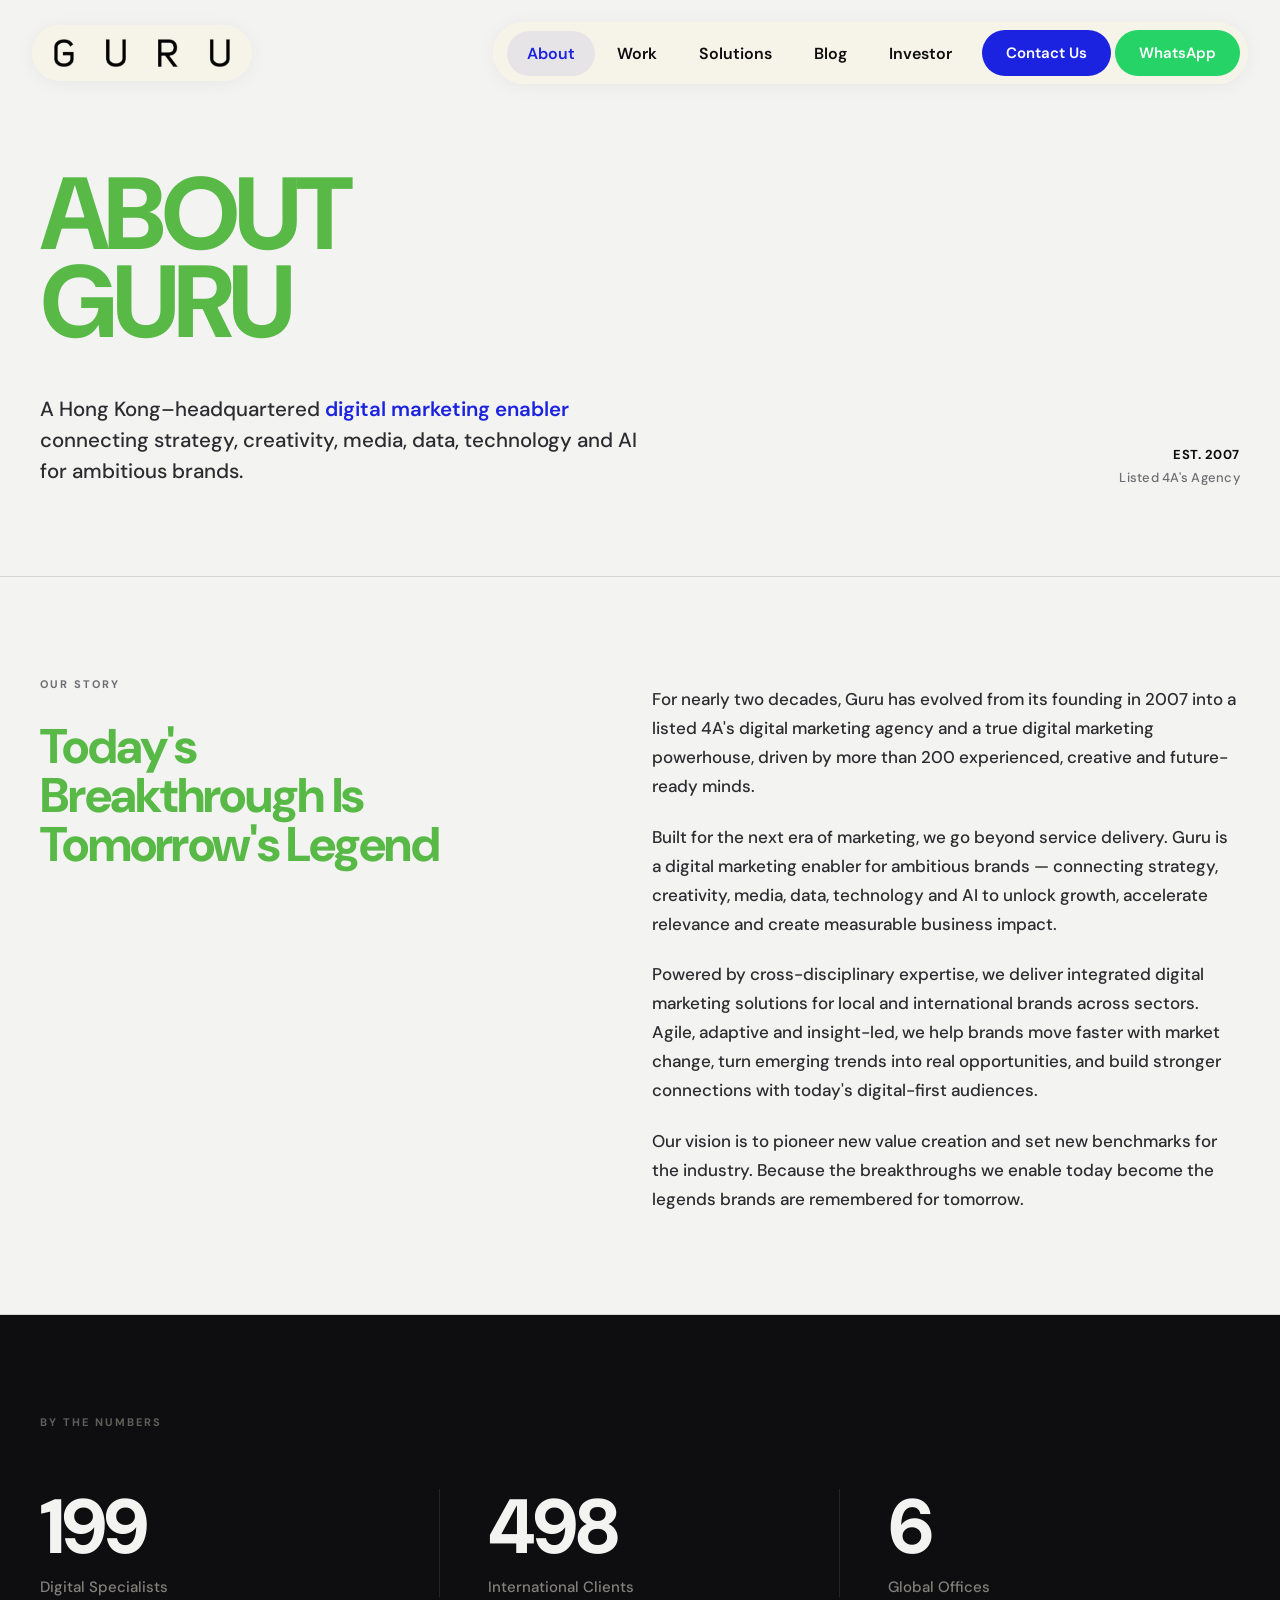
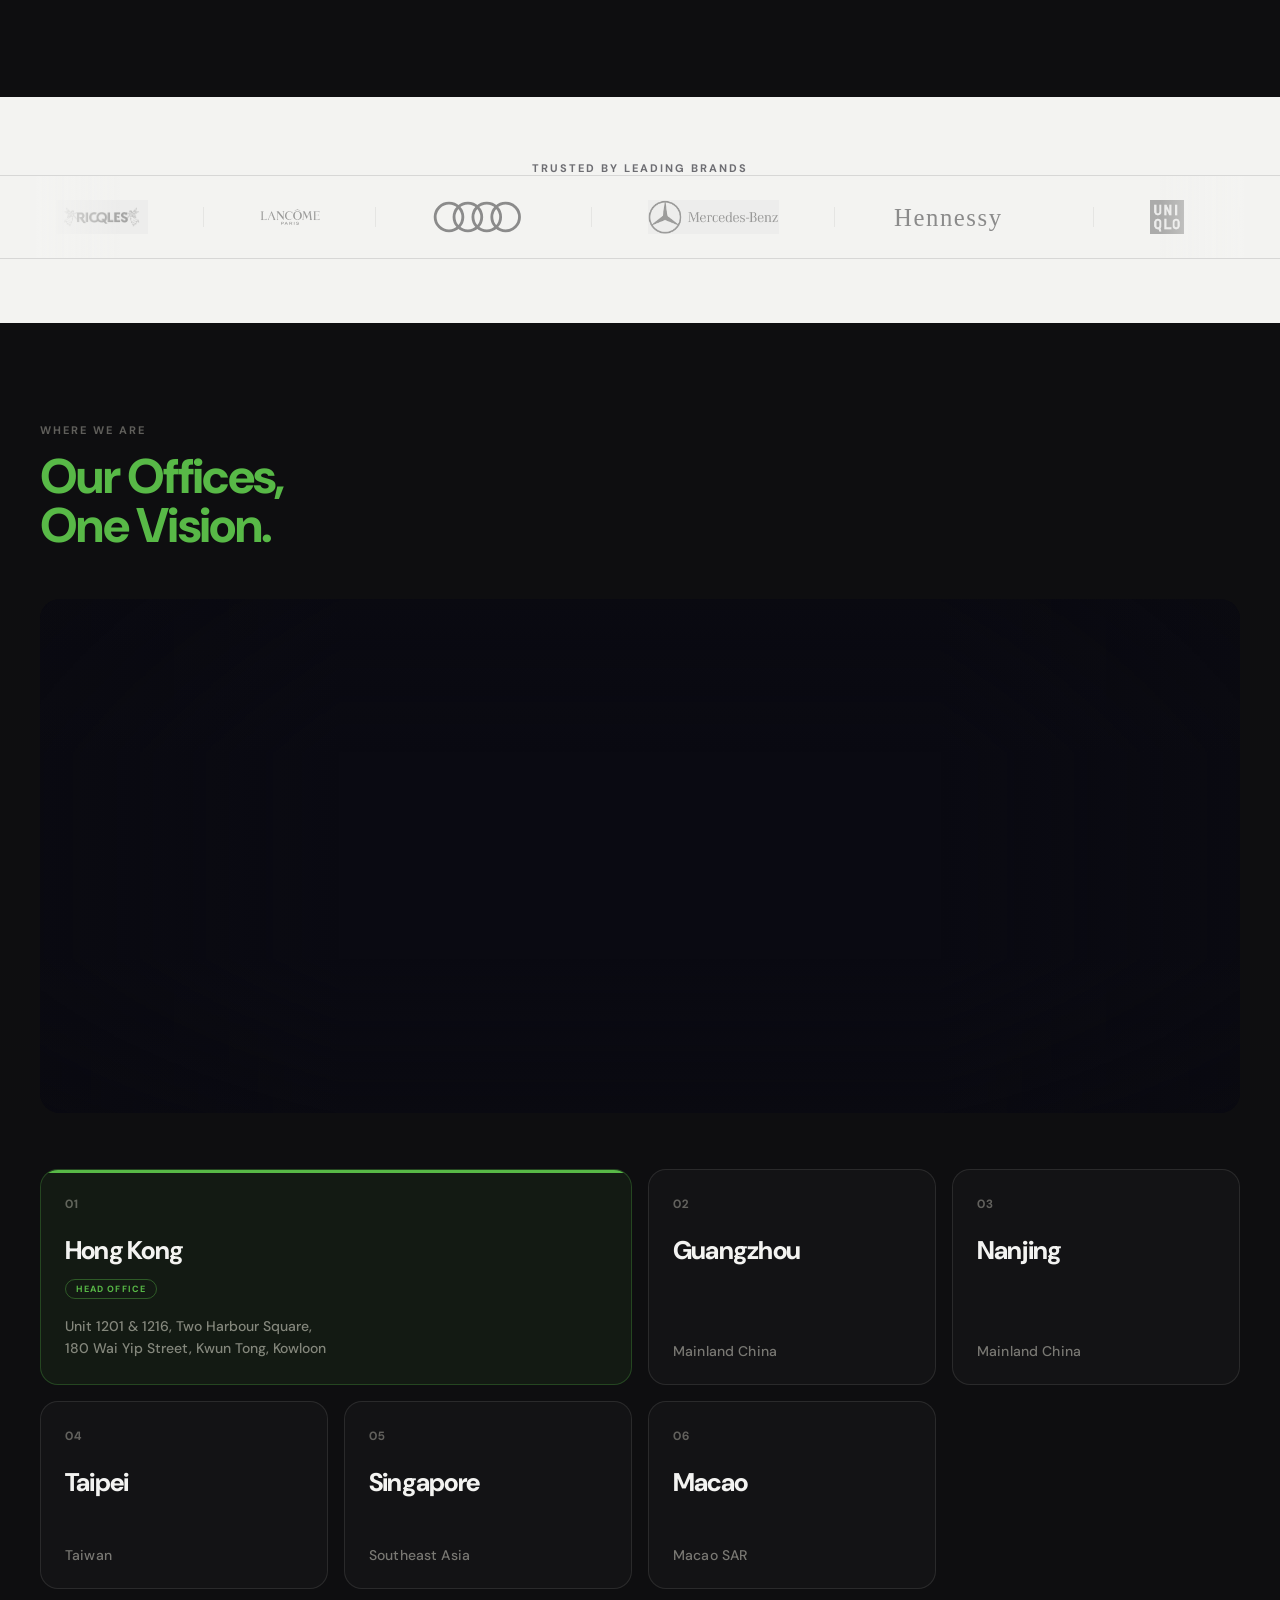
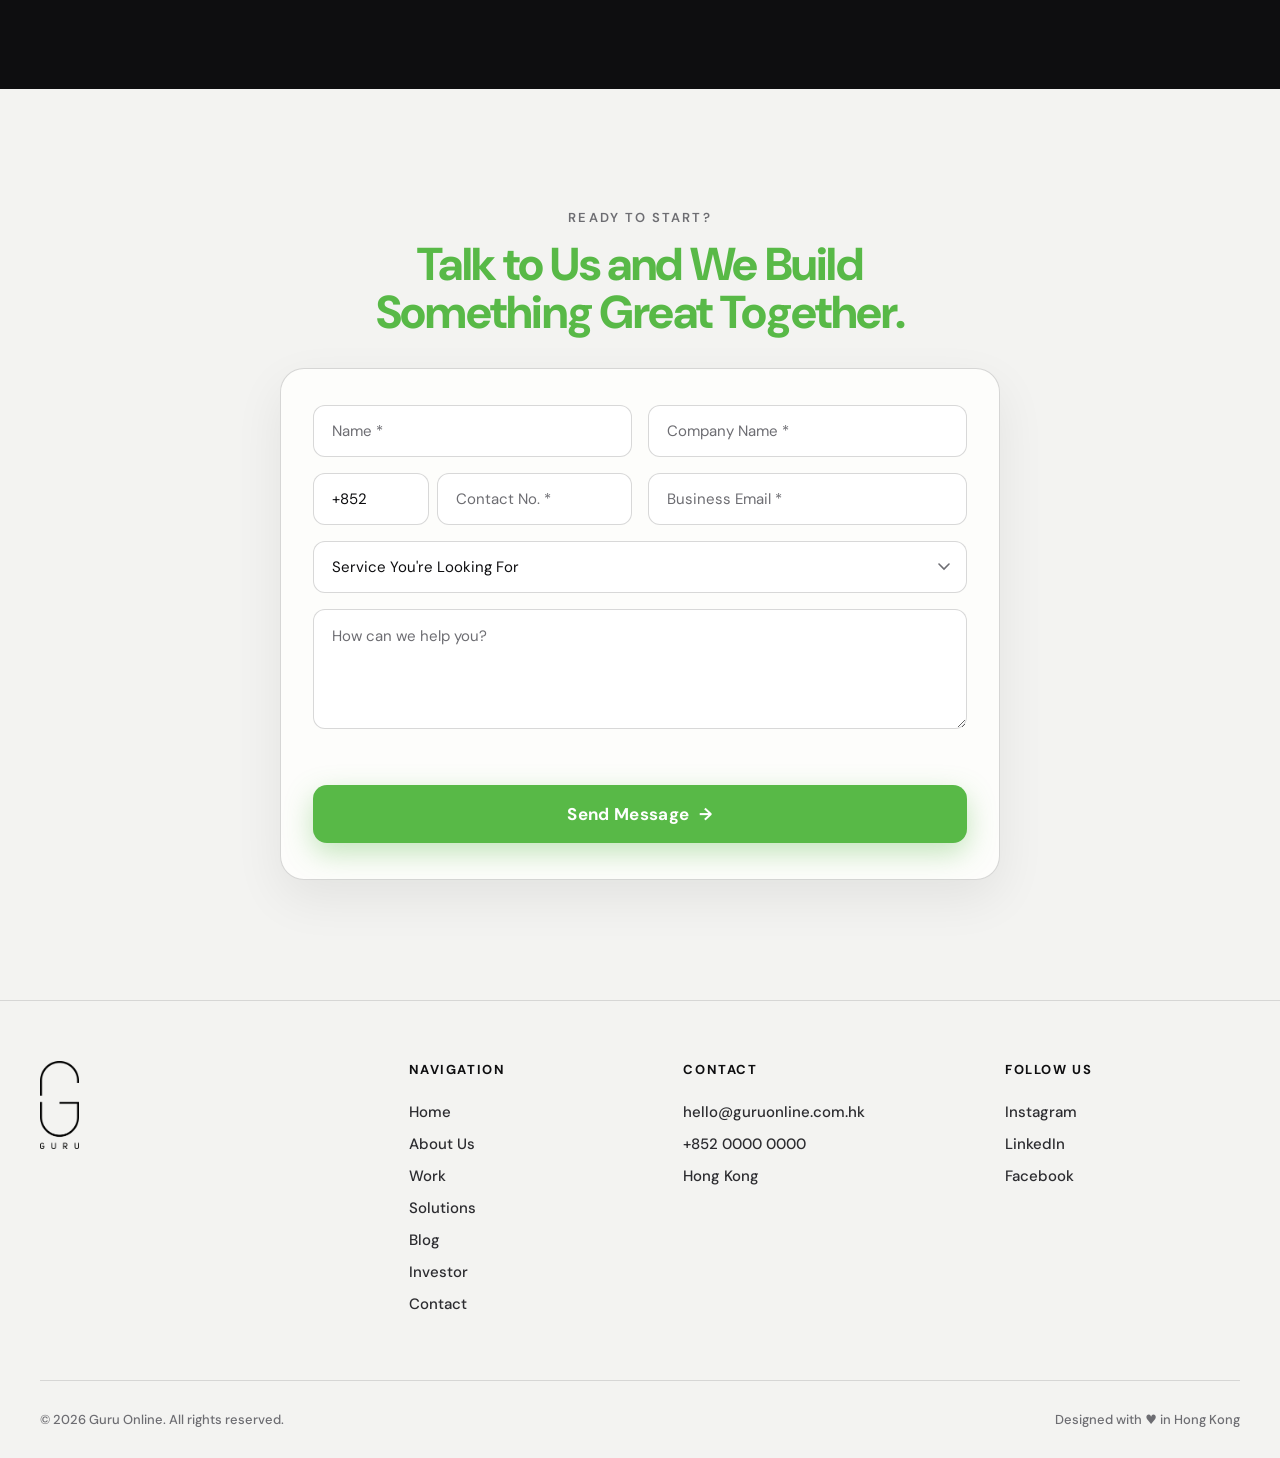
==== about.html @ 36294018 "Use new G monogram logo in footer Replace the "GURU" text wordmark in the footer with the client-pro" ====
<!DOCTYPE html>
<html lang="en">
<head>
<meta charset="UTF-8" />
<meta name="viewport" content="width=device-width, initial-scale=1.0" />
<title>About Us — Guru Digital Creative Agency</title>
<link rel="preconnect" href="https://fonts.googleapis.com" />
<link rel="preconnect" href="https://fonts.gstatic.com" crossorigin />
<link href="https://fonts.googleapis.com/css2?family=DM+Sans:opsz,wght@9..40,400..900&display=swap" rel="stylesheet" />
<style>
  :root {
    --bg: #f3f3f1;
    --ink: #0e0e10;
    --ink-2: #2c2c30;
    --ink-3: #6d6d72;
    --line: rgba(14,14,16,0.12);
    --lime: #58B947;
    --lime-2: #4aA33d;
    --cream: #f3f3f1;
    --blue: #1B23E0;
    --purple: #5A1AB8;
    --ease-out-expo: cubic-bezier(0.16, 1, 0.3, 1);
  }
  * { box-sizing: border-box; margin: 0; padding: 0; }
  html { scroll-behavior: smooth; }
  html, body {
    background: var(--bg);
    color: var(--ink);
    font-family: 'DM Sans', system-ui, sans-serif;
    font-weight: 500;
    -webkit-font-smoothing: antialiased;
    overflow-x: hidden;
  }
  a { color: inherit; text-decoration: none; }
  h1, h2, h3 {
    font-family: 'DM Sans', system-ui, sans-serif;
    font-variation-settings: 'opsz' 96;
  }

  /* ══════════════════════════════════════════ NAV (identical to all pages) */
  .gn-nav {
    position: fixed;
    top: 0; left: 0; right: 0;
    z-index: 50;
    padding: 22px 32px;
    pointer-events: none;
  }
  .gn-nav-inner {
    transition: transform 0.45s cubic-bezier(0.16,1,0.3,1);
    max-width: 1500px;
    margin: 0 auto;
    display: flex;
    align-items: center;
    justify-content: space-between;
    gap: 24px;
  }
  .gn-nav-inner > * { pointer-events: auto; }
  .gn-logo {
    display: flex;
    align-items: center;
    height: 56px;
    padding: 0 22px;
    background: rgba(247, 244, 232, 0.92);
    backdrop-filter: blur(14px);
    -webkit-backdrop-filter: blur(14px);
    border-radius: 999px;
    box-shadow: 0 2px 18px rgba(14,14,16,0.05);
  }
  .gn-logo img { height: 28px; width: auto; display: block; }
  .gn-pill {
    display: flex;
    align-items: center;
    gap: 4px;
    background: rgba(247,244,232,0.92);
    backdrop-filter: blur(14px);
    -webkit-backdrop-filter: blur(14px);
    border-radius: 999px;
    padding: 8px;
    box-shadow: 0 2px 18px rgba(14,14,16,0.05);
  }
  .gn-nav-links {
    display: flex;
    align-items: center;
    gap: 2px;
    padding: 0 6px;
  }
  .gn-link {
    padding: 12px 20px;
    font-size: 16px;
    font-weight: 600;
    color: var(--ink);
    border-radius: 999px;
    transition: color .2s, background .2s;
  }
  .gn-link:hover { color: var(--blue); }
  .gn-link.active { color: var(--blue); background: rgba(27,35,224,0.07); }
  .gn-link-cta {
    display: inline-flex;
    align-items: center;
    background: var(--blue);
    color: #fff;
    font-weight: 600;
    font-size: 15px;
    padding: 13px 24px;
    border-radius: 999px;
    transition: background .2s, color .2s, transform .2s;
  }
  .gn-link-cta:hover { background: var(--ink); transform: translateY(-1px); }
  .gn-link-whatsapp {
    display: inline-flex;
    align-items: center;
    gap: 6px;
    padding: 13px 24px;
    border-radius: 999px;
    background: #25D366;
    color: #fff;
    font-weight: 600;
    font-size: 15px;
    white-space: nowrap;
    transition: background 0.18s, transform 0.12s;
  }
  .gn-link-whatsapp:hover { background: #1ebe5d; transform: scale(1.02); }
  .gn-hamburger {
    display: none;
    flex-direction: column;
    justify-content: center;
    gap: 5px;
    width: 40px; height: 40px;
    padding: 8px;
    background: none;
    border: none;
    cursor: pointer;
    pointer-events: auto;
    border-radius: 10px;
    transition: background 0.15s;
  }
  .gn-hamburger:hover { background: rgba(14,14,16,0.07); }
  .gn-hamburger span {
    display: block;
    width: 22px; height: 2px;
    background: var(--ink);
    border-radius: 999px;
    transition: transform 0.22s, opacity 0.18s;
    transform-origin: center;
  }
  .gn-hamburger.open span:nth-child(1) { transform: translateY(7px) rotate(45deg); }
  .gn-hamburger.open span:nth-child(2) { opacity: 0; transform: scaleX(0); }
  .gn-hamburger.open span:nth-child(3) { transform: translateY(-7px) rotate(-45deg); }
  .gn-mobile-menu {
    display: none;
    position: fixed;
    top: 68px;
    left: 12px; right: 12px;
    background: rgba(242,238,223,0.97);
    backdrop-filter: blur(24px);
    -webkit-backdrop-filter: blur(24px);
    border: 1.5px solid var(--line);
    border-radius: 22px;
    padding: 8px 20px 24px;
    z-index: 48;
    flex-direction: column;
    box-shadow: 0 16px 40px rgba(14,14,16,0.12);
    animation: menu-in 0.22s cubic-bezier(0.2,0.8,0.2,1) both;
  }
  .gn-mobile-menu.open { display: flex; }
  @keyframes menu-in {
    from { opacity: 0; transform: translateY(-8px) scale(0.98); }
    to   { opacity: 1; transform: translateY(0) scale(1); }
  }
  .gn-mobile-link {
    font-family: 'DM Sans', system-ui, sans-serif;
    font-variation-settings: 'opsz' 96;
    font-size: 32px;
    font-weight: 700;
    color: var(--ink);
    padding: 14px 0;
    border-bottom: 1px solid var(--line);
    text-decoration: none;
    letter-spacing: -0.025em;
    display: flex;
    align-items: center;
    justify-content: space-between;
    transition: color 0.15s, padding-left 0.15s;
  }
  .gn-mobile-link:last-of-type { border-bottom: none; }
  .gn-mobile-link:hover { color: var(--blue); padding-left: 6px; }
  .gn-mobile-link::after { content: '↗'; font-size: 20px; color: var(--ink-3); }
  .gn-mobile-ctas { display: flex; gap: 10px; margin-top: 20px; flex-wrap: wrap; }
  .gn-mobile-ctas .gn-link-cta { flex: 1; justify-content: center; text-align: center; }
  .gn-mobile-ctas .gn-link-whatsapp { flex: 1; justify-content: center; text-align: center; }

  /* ══════════════════════════════════════════ PAGE LOAD ANIMATION */
  .pg-intro {
    position: fixed; inset: 0;
    background: var(--bg);
    z-index: 9000;
    pointer-events: none;
    animation: pgFade 0.5s cubic-bezier(0.16,1,0.3,1) 0.04s both;
  }
  @keyframes pgFade { from { opacity: 1; } to { opacity: 0; } }

  .gn-nav   { animation: navDown 0.7s var(--ease-out-expo) both 0.1s; }
  @keyframes navDown { from { opacity:0; transform:translateY(-22px); } to { opacity:1; transform:translateY(0); } }

  .abt-hero { animation: fadeUp 0.9s var(--ease-out-expo) both 0.18s; }
  .abt-story-wrap { animation: fadeUp 0.8s var(--ease-out-expo) both 0.3s; }
  .abt-stats-section { animation: fadeUp 0.8s var(--ease-out-expo) both 0.38s; }
  .abt-values { animation: fadeUp 0.75s var(--ease-out-expo) both 0.44s; }
  .abt-offices-section { animation: fadeUp 0.75s var(--ease-out-expo) both 0.5s; }
  @keyframes fadeUp { from { opacity:0; transform:translateY(36px); } to { opacity:1; transform:translateY(0); } }

  @media (prefers-reduced-motion: reduce) {
    .pg-intro, .gn-nav, .abt-hero, .abt-story-wrap, .abt-stats-section, .abt-values, .abt-offices-section { animation: none !important; }
  }

  /* ══════════════════════════════════════════ HERO */
  .abt-hero {
    padding: 170px 40px 90px;
    max-width: 1580px;
    margin: 0 auto;
    border-bottom: 1px solid var(--line);
  }
  .abt-hero-tag {
    display: inline-flex;
    align-items: center;
    gap: 8px;
    font-size: 11px;
    font-weight: 700;
    letter-spacing: 0.18em;
    text-transform: uppercase;
    color: var(--ink-3);
    margin-bottom: 36px;
  }
  .abt-hero-tag::before {
    content: '';
    display: inline-block;
    width: 8px; height: 8px;
    border-radius: 50%;
    background: var(--blue);
  }
  .abt-hero-title {
    font-size: clamp(52px, 8vw, 128px);
    font-weight: 800;
    line-height: 0.86;
    letter-spacing: -0.05em;
    text-transform: uppercase;
    color: var(--lime);
    margin-bottom: 48px;
  }
  .abt-hero-bottom {
    display: flex;
    align-items: flex-end;
    justify-content: space-between;
    gap: 40px;
    flex-wrap: wrap;
  }
  .abt-hero-lead {
    font-size: clamp(18px, 1.6vw, 24px);
    line-height: 1.5;
    color: var(--ink-2);
    max-width: 600px;
    font-weight: 500;
  }
  .abt-hero-lead em { font-style: normal; color: var(--blue); font-weight: 600; }
  .abt-hero-tagline {
    font-family: 'DM Sans', system-ui, sans-serif;
    font-variation-settings: 'opsz' 96;
    font-size: clamp(22px, 2.8vw, 42px);
    font-weight: 700;
    line-height: 1.15;
    letter-spacing: -0.025em;
    color: var(--ink);
    max-width: 660px;
  }
  .abt-hero-tagline em {
    font-style: normal;
    color: var(--blue);
  }
  .abt-hero-meta {
    display: flex;
    flex-direction: column;
    gap: 6px;
    align-items: flex-end;
    flex-shrink: 0;
  }
  .abt-hero-meta span {
    font-size: 13px;
    color: var(--ink-3);
    letter-spacing: 0.02em;
  }
  .abt-hero-meta strong {
    font-size: 13px;
    font-weight: 700;
    color: var(--ink);
    letter-spacing: 0.04em;
    text-transform: uppercase;
  }

  /* ══════════════════════════════════════════ STORY */
  .abt-story-wrap {
    max-width: 1580px;
    margin: 0 auto;
    padding: 100px 40px;
    display: grid;
    grid-template-columns: 1fr 1.15fr;
    gap: 100px;
    align-items: start;
    border-bottom: 1px solid var(--line);
  }
  .abt-story-label {
    font-size: 11px;
    font-weight: 700;
    letter-spacing: 0.18em;
    text-transform: uppercase;
    color: var(--ink-3);
    margin-bottom: 32px;
  }
  .abt-story-heading {
    font-size: clamp(36px, 3.8vw, 68px);
    font-weight: 800;
    line-height: 1.0;
    letter-spacing: -0.035em;
    color: var(--lime);
  }
  .abt-story-right {
    display: flex;
    flex-direction: column;
    gap: 22px;
    padding-top: 8px;
  }
  .abt-story-p {
    font-size: 17px;
    line-height: 1.7;
    color: var(--ink-2);
  }
  .abt-story-quote {
    margin-top: 16px;
    padding: 28px 32px;
    background: var(--ink);
    border-radius: 20px;
  }
  .abt-story-quote p {
    font-family: 'DM Sans', system-ui, sans-serif;
    font-variation-settings: 'opsz' 96;
    font-size: clamp(22px, 2.2vw, 32px);
    font-weight: 700;
    line-height: 1.25;
    letter-spacing: -0.02em;
    color: var(--lime);
  }
  .abt-story-quote cite {
    display: block;
    margin-top: 14px;
    font-size: 13px;
    font-style: normal;
    color: rgba(246,244,230,0.5);
    letter-spacing: 0.06em;
    text-transform: uppercase;
    font-weight: 600;
  }

  /* ══════════════════════════════════════════ STATS */
  .abt-stats-section {
    background: var(--ink);
    padding: 100px 40px;
  }
  .abt-stats-inner {
    max-width: 1580px;
    margin: 0 auto;
  }
  .abt-stats-label {
    font-size: 11px;
    font-weight: 700;
    letter-spacing: 0.18em;
    text-transform: uppercase;
    color: rgba(246,244,230,0.35);
    margin-bottom: 60px;
  }
  .abt-stats-grid {
    display: grid;
    grid-template-columns: repeat(3, 1fr);
    gap: 0;
  }
  .abt-stat-item {
    padding: 0 48px 0 0;
    border-right: 1px solid rgba(246,244,230,0.10);
  }
  .abt-stat-item + .abt-stat-item { padding-left: 48px; }
  .abt-stat-item:last-child { border-right: none; }
  .abt-stat-num {
    font-family: 'DM Sans', system-ui, sans-serif;
    font-variation-settings: 'opsz' 96;
    font-size: clamp(56px, 6vw, 96px);
    font-weight: 800;
    line-height: 1;
    letter-spacing: -0.04em;
    color: var(--cream);
    margin-bottom: 12px;
  }
  .abt-stat-label {
    font-size: 15px;
    color: rgba(246,244,230,0.5);
    font-weight: 500;
  }

  /* ══════════════════════════════════════════ VALUES */
  .abt-values {
    max-width: 1580px;
    margin: 0 auto;
    padding: 100px 40px;
    border-bottom: 1px solid var(--line);
  }
  .abt-values-header {
    display: grid;
    grid-template-columns: 1fr 1fr;
    gap: 60px;
    align-items: end;
    margin-bottom: 72px;
  }
  .abt-values-heading {
    font-size: clamp(36px, 3.8vw, 64px);
    font-weight: 800;
    line-height: 1.0;
    letter-spacing: -0.035em;
    color: var(--ink);
  }
  .abt-values-intro {
    font-size: 17px;
    line-height: 1.6;
    color: var(--ink-2);
  }
  .abt-values-grid {
    display: grid;
    grid-template-columns: repeat(3, 1fr);
    gap: 2px;
  }
  .abt-value-card {
    background: #EDEADE;
    padding: 44px 36px;
    border-radius: 4px;
    display: flex;
    flex-direction: column;
    gap: 16px;
    transition: background 0.25s;
  }
  .abt-value-card:hover { background: var(--ink); }
  .abt-value-card:hover .abt-value-title,
  .abt-value-card:hover .abt-value-body { color: var(--cream); }
  .abt-value-card:hover .abt-value-num { color: var(--lime); }
  .abt-value-num {
    font-size: 12px;
    font-weight: 700;
    letter-spacing: 0.12em;
    text-transform: uppercase;
    color: var(--ink-3);
    transition: color 0.25s;
  }
  .abt-value-title {
    font-family: 'DM Sans', system-ui, sans-serif;
    font-variation-settings: 'opsz' 96;
    font-size: clamp(22px, 2vw, 30px);
    font-weight: 800;
    line-height: 1.1;
    letter-spacing: -0.025em;
    color: var(--ink);
    transition: color 0.25s;
  }
  .abt-value-body {
    font-size: 15px;
    line-height: 1.6;
    color: var(--ink-2);
    transition: color 0.25s;
  }

  /* ══════════════════════════════════════════ OFFICES */
  .abt-offices-section {
    background: var(--ink);
    padding: 100px 40px;
  }
  .abt-offices-inner {
    max-width: 1580px;
    margin: 0 auto;
  }
  .abt-offices-header {
    display: flex;
    align-items: flex-end;
    justify-content: space-between;
    margin-bottom: 48px;
    gap: 40px;
    flex-wrap: wrap;
  }
  /* World map video */
  .abt-world-map {
    position: relative;
    width: 100%;
    border-radius: 20px;
    overflow: hidden;
    margin-bottom: 56px;
    background: #0a0a12;
  }
  .abt-world-map video {
    width: 100%;
    display: block;
    aspect-ratio: 21 / 9;
    object-fit: cover;
    opacity: 0.88;
  }
  .abt-world-map::after {
    content: '';
    position: absolute;
    inset: 0;
    background:
      linear-gradient(to right, rgba(10,10,16,0.45) 0%, transparent 25%, transparent 75%, rgba(10,10,16,0.45) 100%),
      linear-gradient(to bottom, rgba(10,10,16,0.3) 0%, transparent 30%, transparent 70%, rgba(10,10,16,0.5) 100%);
    pointer-events: none;
    border-radius: 20px;
  }
  @media (max-width: 980px) {
    .abt-world-map video { aspect-ratio: 16 / 9; }
    .abt-world-map { border-radius: 14px; margin-bottom: 40px; }
  }
  @media (max-width: 520px) {
    .abt-world-map video { aspect-ratio: 4 / 3; }
  }
  .abt-offices-label {
    font-size: 11px;
    font-weight: 700;
    letter-spacing: 0.18em;
    text-transform: uppercase;
    color: rgba(246,244,230,0.35);
    margin-bottom: 16px;
  }
  .abt-offices-heading {
    font-family: 'DM Sans', system-ui, sans-serif;
    font-variation-settings: 'opsz' 96;
    font-size: clamp(36px, 3.8vw, 64px);
    font-weight: 800;
    line-height: 1.0;
    letter-spacing: -0.035em;
    color: var(--lime);
  }
  .abt-offices-grid {
    display: grid;
    grid-template-columns: repeat(4, 1fr);
    gap: 16px;
  }
  .abt-office-card {
    position: relative;
    overflow: hidden;
    padding: 26px 24px 24px;
    min-height: 188px;
    border: 1px solid rgba(246,244,230,0.10);
    border-radius: 18px;
    background: rgba(246,244,230,0.025);
    display: flex;
    flex-direction: column;
    transition: transform 0.4s var(--ease-out-expo), border-color 0.3s, background 0.3s;
  }
  .abt-office-card:hover {
    transform: translateY(-5px);
    border-color: rgba(88,185,71,0.45);
    background: rgba(246,244,230,0.05);
  }
  /* corner index number */
  .abt-office-num {
    font-family: 'DM Sans', system-ui, sans-serif;
    font-variation-settings: 'opsz' 96;
    font-size: 12px;
    font-weight: 700;
    letter-spacing: 0.08em;
    color: rgba(246,244,230,0.35);
    margin-bottom: 22px;
    transition: color 0.3s;
  }
  .abt-office-card:hover .abt-office-num { color: var(--lime); }
  .abt-office-card.featured {
    grid-column: span 2;
    background: rgba(88,185,71,0.07);
    border-color: rgba(88,185,71,0.28);
  }
  .abt-office-card.featured::after {
    content: '';
    position: absolute;
    top: 0; left: 0; right: 0;
    height: 3px;
    background: var(--lime);
  }
  .abt-office-region {
    font-size: 14px;
    color: rgba(246,244,230,0.45);
    letter-spacing: 0.01em;
    margin-top: auto;
  }
  .abt-office-city {
    font-family: 'DM Sans', system-ui, sans-serif;
    font-variation-settings: 'opsz' 96;
    font-size: clamp(24px, 2vw, 34px);
    font-weight: 800;
    color: var(--cream);
    letter-spacing: -0.03em;
    margin-bottom: 12px;
    transition: color 0.3s;
  }
  .abt-office-card:hover .abt-office-city { color: var(--lime); }
  .abt-office-badge {
    display: inline-block;
    font-size: 9px;
    font-weight: 700;
    letter-spacing: 0.12em;
    text-transform: uppercase;
    color: var(--lime);
    border: 1px solid rgba(88,185,71,0.4);
    border-radius: 999px;
    padding: 3px 10px;
    margin-bottom: 16px;
    width: fit-content;
  }
  .abt-office-tel {
    font-size: 14px;
    color: rgba(246,244,230,0.5);
    line-height: 1.6;
    margin-top: auto;
  }

  /* ══════════════════════════════════════════ CLIENT LOGO TICKER */
  .logo-ticker {
    position: relative; overflow: hidden;
    border-top: 1px solid var(--line); border-bottom: 1px solid var(--line);
    background: var(--bg);
  }
  .logo-ticker::before, .logo-ticker::after {
    content: ''; position: absolute; top: 0; bottom: 0; width: 120px; z-index: 2; pointer-events: none;
  }
  .logo-ticker::before { left: 0;  background: linear-gradient(to right, var(--bg) 30%, transparent); }
  .logo-ticker::after  { right: 0; background: linear-gradient(to left,  var(--bg) 30%, transparent); }
  .logo-ticker-track {
    display: flex; align-items: center; width: max-content; padding: 24px 0;
    animation: logoScroll 28s linear infinite; will-change: transform;
  }
  .logo-ticker:hover .logo-ticker-track { animation-play-state: paused; }
  @keyframes logoScroll { from { transform: translateX(0); } to { transform: translateX(-50%); } }
  .logo-item {
    flex-shrink: 0; display: flex; align-items: center; justify-content: center;
    height: 34px; padding: 0 56px; opacity: 0.45; transition: opacity 0.35s; position: relative;
  }
  .logo-item::after {
    content: ''; position: absolute; right: 0; top: 20%; height: 60%; width: 1px; background: var(--line);
  }
  .logo-ticker:hover .logo-item { opacity: 0.3; }
  .logo-ticker:hover .logo-item:hover { opacity: 1; }
  .logo-item svg { height: 100%; width: auto; display: block; color: var(--ink); fill: currentColor; }
  .logo-item img { height: 100%; width: auto; max-width: 140px; display: block; object-fit: contain; filter: grayscale(1) contrast(0.8); }
  .logo-ticker:hover .logo-item img { filter: grayscale(1) contrast(0.6); }
  .logo-ticker:hover .logo-item:hover img { filter: grayscale(0) contrast(1); }
  .logo-ticker-label {
    text-align: center; font-size: 11px; font-weight: 700; letter-spacing: 0.18em;
    text-transform: uppercase; color: var(--ink-3); padding: 64px 20px 0;
  }
  .logo-ticker { margin-bottom: 64px; }

  /* ══════════════════════════════════════════ FOOTER CTA */
  .ftr { position: relative; }
  .ftr-top {
    padding: 120px 40px;
    border-bottom: 1px solid var(--line);
  }
  .ftr-inner { max-width: 1500px; margin: 0 auto; }
  /* Contact section (two-column) */
  .ftr-contact { display: flex; flex-direction: column; align-items: center; text-align: center; max-width: 720px; margin: 0 auto; gap: 32px; }
  .ftr-cta-block {
    display: flex;
    flex-direction: column;
    gap: 14px;
    align-items: center;
  }
  .ftr-cta-label {
    font-size: 13px;
    font-weight: 600;
    letter-spacing: 0.16em;
    text-transform: uppercase;
    color: var(--ink-3);
  }
  .ftr-cta-heading {
    font-size: clamp(32px, 3.6vw, 56px);
    font-weight: 800;
    line-height: 1.05;
    letter-spacing: -0.03em;
    color: var(--lime);
    max-width: 640px;
    text-transform: none;
  }
  .ftr-contact-info { margin-top: 12px; display: flex; flex-direction: column; gap: 14px; }
  .ftr-ci-row { display: flex; flex-direction: column; gap: 3px; }
  .ftr-ci-label { font-size: 11px; font-weight: 700; letter-spacing: 0.12em; text-transform: uppercase; color: var(--ink-3); }
  .ftr-ci-val { font-size: 15px; color: var(--ink-2); line-height: 1.5; }
  .ftr-ci-val a { color: var(--ink-2); transition: color .2s; }
  .ftr-ci-val a:hover { color: var(--blue); }

  /* Contact form */
  .cf-form {
    width: 100%; text-align: left;
    display: grid; grid-template-columns: 1fr 1fr; gap: 16px 16px;
    background: #fdfdfb;
    border: 1.5px solid rgba(14,14,16,0.16);
    border-radius: 24px;
    padding: 36px 32px;
    box-shadow: 0 18px 50px rgba(14,14,16,0.07);
  }
  .cf-field { display: flex; flex-direction: column; gap: 8px; }
  .cf-field.full { grid-column: 1 / -1; }
  .cf-phone-group { display: flex; gap: 8px; }
  .cf-cc { flex: 0 0 116px; padding-right: 30px; cursor: pointer; }
  .cf-phone-group .cf-phone { flex: 1; }
  .cf-input, .cf-select, .cf-textarea {
    width: 100%; padding: 15px 18px; border: 1.5px solid rgba(14,14,16,0.16); border-radius: 12px;
    background: #fff; font-family: 'DM Sans', system-ui, sans-serif; font-size: 15px; color: var(--ink);
    transition: border-color .2s, box-shadow .2s; -webkit-appearance: none; appearance: none;
  }
  .cf-input::placeholder, .cf-textarea::placeholder { color: var(--ink-3); }
  .cf-input:focus, .cf-select:focus, .cf-textarea:focus { outline: none; border-color: var(--blue); box-shadow: 0 0 0 3px rgba(27,35,224,0.10); }
  .cf-select {
    background-image: url("data:image/svg+xml,%3Csvg xmlns='http://www.w3.org/2000/svg' width='12' height='8' viewBox='0 0 12 8'%3E%3Cpath d='M1 1l5 5 5-5' stroke='%236d6d72' stroke-width='1.6' fill='none' stroke-linecap='round'/%3E%3C/svg%3E");
    background-repeat: no-repeat; background-position: right 16px center; padding-right: 40px; cursor: pointer;
  }
  .cf-textarea { min-height: 120px; resize: vertical; line-height: 1.55; }
  .cf-submit {
    grid-column: 1 / -1; width: 100%; margin-top: 6px; padding: 18px 44px;
    border: none; border-radius: 14px; background: var(--lime); color: #fff;
    font-family: 'DM Sans', system-ui, sans-serif; font-weight: 700; font-size: 17px; letter-spacing: 0.02em;
    cursor: pointer; display: inline-flex; align-items: center; justify-content: center; gap: 10px;
    box-shadow: 0 10px 28px rgba(88,185,71,0.35);
    transition: background .2s, transform .2s, box-shadow .2s;
  }
  .cf-submit:hover { background: var(--blue); transform: translateY(-2px); box-shadow: 0 14px 34px rgba(27,35,224,0.35); }
  .cf-note { grid-column: 1 / -1; font-size: 13px; color: var(--lime); font-weight: 600; min-height: 18px; }
  .btn-primary-lg {
    margin-top: 22px;
    padding: 22px 44px;
    border-radius: 999px;
    background: var(--ink);
    color: #fff;
    font-weight: 600;
    font-size: 18px;
    display: inline-flex;
    align-items: center;
    gap: 12px;
    transition: all .2s;
  }
  .btn-primary-lg:hover { background: var(--blue); transform: translateY(-2px); }
  .ftr-bottom { padding: 60px 40px 30px; }
  .ftr-bottom .ftr-inner {
    display: grid;
    grid-template-columns: 1.4fr 1fr 1.2fr 1fr;
    gap: 40px;
    align-items: start;
  }
  .ftr-logo-col { display: flex; flex-direction: column; gap: 18px; }
  .ftr-logo { display: block; height: 28px; width: fit-content; }
  .ftr-logo img { display: block; height: 88px; width: auto; }
  .ftr-tagline { font-size: 14px; color: var(--ink-3); line-height: 1.5; }
  .ftr-nav-heading {
    font-size: 13px;
    font-weight: 700;
    letter-spacing: 0.12em;
    text-transform: uppercase;
    color: var(--ink);
    margin-bottom: 18px;
  }
  .ftr-link {
    display: block;
    font-size: 15px;
    color: var(--ink-2);
    padding: 6px 0;
    transition: color .2s;
  }
  .ftr-link:hover { color: var(--blue); }
  .ftr-base {
    max-width: 1500px;
    margin: 60px auto 0;
    display: flex;
    justify-content: space-between;
    align-items: center;
    gap: 24px;
    padding-top: 30px;
    border-top: 1px solid var(--line);
    flex-wrap: wrap;
  }
  .ftr-copy { font-size: 13px; color: var(--ink-3); }

  /* ══════════════════════════════════════════ RESPONSIVE */
  @media (max-width: 980px) {
    .gn-nav { padding: 12px 16px; }
    .gn-nav-links, .gn-pill .gn-link-cta, .gn-pill .gn-link-whatsapp { display: none; }
    .gn-hamburger { display: flex; }
    .gn-logo { height: 48px; padding: 0 16px; }
    .gn-logo img { height: 22px; }
    .abt-hero { padding: 130px 22px 64px; }
    .abt-hero-title { font-size: clamp(44px, 13vw, 88px); }
    .abt-story-wrap { grid-template-columns: 1fr; gap: 48px; padding: 72px 22px; }
    .abt-stats-section { padding: 72px 22px; }
    .abt-stats-grid { grid-template-columns: 1fr; gap: 0; }
    .abt-stat-item { padding: 26px 0 !important; border-right: none; border-top: 1px solid rgba(246,244,230,0.12); }
    .abt-stat-item:first-child { border-top: none; }
    .abt-values { padding: 72px 22px; }
    .abt-values-header { grid-template-columns: 1fr; gap: 24px; }
    .abt-values-grid { grid-template-columns: 1fr; gap: 2px; }
    .abt-offices-section { padding: 72px 22px; }
    .abt-offices-grid { grid-template-columns: repeat(2, 1fr); gap: 12px; }
    .abt-office-card { padding: 22px 18px 20px !important; min-height: 150px; }
    .abt-office-card.featured { grid-column: span 2; }
    .ftr-top { padding: 80px 22px; }
    .ftr-contact { grid-template-columns: 1fr; gap: 44px; }
    .ftr-cta-block { position: static; top: auto; }
    .ftr-cta-heading { font-size: clamp(28px, 7vw, 40px); }
    .cf-form { grid-template-columns: 1fr; gap: 16px; }
    .ftr-bottom { padding: 50px 22px 24px; }
    .ftr-bottom .ftr-inner { grid-template-columns: 1fr 1fr; gap: 36px 24px; }
    .abt-hero-bottom { flex-direction: column; align-items: flex-start; }
    .abt-hero-meta { align-items: flex-start; }
  }
  @media (max-width: 520px) {
    .abt-values-grid { grid-template-columns: 1fr; }
    .ftr-bottom .ftr-inner { grid-template-columns: 1fr; }
  }
  .gn-nav.nav-hidden .gn-nav-inner { transform: translateY(-170%); }
</style>
</head>
<body>
<div class="pg-intro" aria-hidden="true"></div>

<!-- NAV -->
<nav class="gn-nav">
  <div class="gn-nav-inner">
    <a href="index.html" class="gn-logo">
      <img src="guru-logo.png" alt="Guru" onerror="this.style.display='none';this.parentElement.innerHTML='GURU';" />
    </a>
    <div class="gn-pill">
      <div class="gn-nav-links">
        <a href="about.html"  class="gn-link active">About</a>
        <a href="work.html"   class="gn-link">Work</a>
        <a href="services.html" class="gn-link">Solutions</a>
        <a href="blog.html"     class="gn-link">Blog</a>
        <a href="investor.html" class="gn-link">Investor</a>
      </div>
      <a href="index.html#contact" class="gn-link-cta">Contact Us</a>
      <a href="https://wa.me/85200000000" class="gn-link-whatsapp" target="_blank" rel="noopener">WhatsApp</a>
      <button class="gn-hamburger" id="gnToggle" aria-label="Toggle menu" aria-expanded="false">
        <span></span><span></span><span></span>
      </button>
    </div>
  </div>
</nav>

<!-- Mobile menu -->
<div class="gn-mobile-menu" id="gnMobileMenu">
  <a href="about.html"          class="gn-mobile-link" data-close>About</a>
  <a href="work.html"           class="gn-mobile-link" data-close>Work</a>
  <a href="services.html" class="gn-mobile-link" data-close>Solutions</a>
  <a href="blog.html"     class="gn-mobile-link" data-close>Blog</a>
  <a href="investor.html" class="gn-mobile-link" data-close>Investor</a>
  <div class="gn-mobile-ctas">
    <a href="index.html#contact" class="gn-link-cta" data-close>Contact Us</a>
    <a href="https://wa.me/85200000000" class="gn-link-whatsapp" target="_blank" rel="noopener">WhatsApp</a>
  </div>
</div>

<!-- ══════════════════════════════════════════ HERO -->
<div class="abt-hero">
  <h1 class="abt-hero-title">About<br>Guru</h1>
  <div class="abt-hero-bottom">
    <p class="abt-hero-lead">A Hong Kong–headquartered <em>digital marketing enabler</em> connecting strategy, creativity, media, data, technology and AI for ambitious brands.</p>
    <div class="abt-hero-meta">
      <strong>Est. 2007</strong>
      <span>Listed 4A's Agency</span>
    </div>
  </div>
</div>

<!-- ══════════════════════════════════════════ STORY -->
<div class="abt-story-wrap">
  <div>
    <p class="abt-story-label">Our Story</p>
    <h2 class="abt-story-heading">Today's<br>Breakthrough Is<br>Tomorrow's Legend</h2>
  </div>
  <div class="abt-story-right">
    <p class="abt-story-p">For nearly two decades, Guru has evolved from its founding in 2007 into a listed 4A's digital marketing agency and a true digital marketing powerhouse, driven by more than 200 experienced, creative and future-ready minds.</p>
    <p class="abt-story-p">Built for the next era of marketing, we go beyond service delivery. Guru is a digital marketing enabler for ambitious brands — connecting strategy, creativity, media, data, technology and AI to unlock growth, accelerate relevance and create measurable business impact.</p>
    <p class="abt-story-p">Powered by cross-disciplinary expertise, we deliver integrated digital marketing solutions for local and international brands across sectors. Agile, adaptive and insight-led, we help brands move faster with market change, turn emerging trends into real opportunities, and build stronger connections with today's digital-first audiences.</p>
    <p class="abt-story-p">Our vision is to pioneer new value creation and set new benchmarks for the industry. Because the breakthroughs we enable today become the legends brands are remembered for tomorrow.</p>
  </div>
</div>

<!-- ══════════════════════════════════════════ STATS -->
<div class="abt-stats-section">
  <div class="abt-stats-inner">
    <p class="abt-stats-label">By the Numbers</p>
    <div class="abt-stats-grid">
      <div class="abt-stat-item">
        <div class="abt-stat-num" data-count="200" data-suffix="+">200+</div>
        <div class="abt-stat-label">Digital Specialists</div>
      </div>
      <div class="abt-stat-item">
        <div class="abt-stat-num" data-count="500" data-suffix="+">500+</div>
        <div class="abt-stat-label">International Clients</div>
      </div>
      <div class="abt-stat-item">
        <div class="abt-stat-num" data-count="6" data-suffix="">6</div>
        <div class="abt-stat-label">Global Offices</div>
      </div>
    </div>
  </div>
</div>

<!-- ══════════════════════════════════════════ CLIENT LOGO TICKER -->
<p class="logo-ticker-label">Trusted by Leading Brands</p>
<div class="logo-ticker" aria-label="Clients we've worked with">
  <div class="logo-ticker-track">
    <!-- Set A -->
    <div class="logo-item" aria-label="Ricqles"><img src="logo-ricqles.webp" alt="Ricqles" /></div>
    <div class="logo-item" aria-label="Lancôme"><img src="logo-lancome.png" alt="Lancôme" /></div>
    <div class="logo-item" aria-label="Audi">
      <svg viewBox="0 0 164 54" xmlns="http://www.w3.org/2000/svg" role="img">
        <circle cx="27"  cy="27" r="22" fill="none" stroke="currentColor" stroke-width="4.5"/>
        <circle cx="57"  cy="27" r="22" fill="none" stroke="currentColor" stroke-width="4.5"/>
        <circle cx="87"  cy="27" r="22" fill="none" stroke="currentColor" stroke-width="4.5"/>
        <circle cx="117" cy="27" r="22" fill="none" stroke="currentColor" stroke-width="4.5"/>
      </svg>
    </div>
    <div class="logo-item" aria-label="Mercedes-Benz"><img src="logo-benz.png" alt="Mercedes-Benz" /></div>
    <div class="logo-item" aria-label="Hennessy">
      <svg viewBox="0 0 190 44" xmlns="http://www.w3.org/2000/svg" role="img">
        <text x="4" y="34" font-family="Georgia,'Times New Roman',serif" font-weight="400" font-size="32" letter-spacing="2" fill="currentColor">Hennessy</text>
      </svg>
    </div>
    <div class="logo-item" aria-label="Uniqlo"><img src="logo-uniqlo.png" alt="Uniqlo" /></div>
    <!-- Set B (duplicate for seamless loop) -->
    <div class="logo-item" aria-label="Ricqles"><img src="logo-ricqles.webp" alt="Ricqles" /></div>
    <div class="logo-item" aria-label="Lancôme"><img src="logo-lancome.png" alt="Lancôme" /></div>
    <div class="logo-item" aria-label="Audi">
      <svg viewBox="0 0 164 54" xmlns="http://www.w3.org/2000/svg" role="img">
        <circle cx="27"  cy="27" r="22" fill="none" stroke="currentColor" stroke-width="4.5"/>
        <circle cx="57"  cy="27" r="22" fill="none" stroke="currentColor" stroke-width="4.5"/>
        <circle cx="87"  cy="27" r="22" fill="none" stroke="currentColor" stroke-width="4.5"/>
        <circle cx="117" cy="27" r="22" fill="none" stroke="currentColor" stroke-width="4.5"/>
      </svg>
    </div>
    <div class="logo-item" aria-label="Mercedes-Benz"><img src="logo-benz.png" alt="Mercedes-Benz" /></div>
    <div class="logo-item" aria-label="Hennessy">
      <svg viewBox="0 0 190 44" xmlns="http://www.w3.org/2000/svg" role="img">
        <text x="4" y="34" font-family="Georgia,'Times New Roman',serif" font-weight="400" font-size="32" letter-spacing="2" fill="currentColor">Hennessy</text>
      </svg>
    </div>
    <div class="logo-item" aria-label="Uniqlo"><img src="logo-uniqlo.png" alt="Uniqlo" /></div>
  </div>
</div>

<!-- ══════════════════════════════════════════ OFFICES -->
<div class="abt-offices-section">
  <div class="abt-offices-inner">
    <div class="abt-offices-header">
      <div>
        <p class="abt-offices-label">Where We Are</p>
        <h2 class="abt-offices-heading">Our Offices,<br>One Vision.</h2>
      </div>
    </div>
    <div class="abt-world-map">
      <video autoplay muted loop playsinline preload="metadata">
        <source src="world-map.mp4" type="video/mp4" />
      </video>
    </div>

    <div class="abt-offices-grid">
      <div class="abt-office-card featured">
        <div class="abt-office-num">01</div>
        <div class="abt-office-city">Hong Kong</div>
        <span class="abt-office-badge">Head Office</span>
        <div class="abt-office-tel">Unit 1201 &amp; 1216, Two Harbour Square,<br>180 Wai Yip Street, Kwun Tong, Kowloon</div>
      </div>
      <div class="abt-office-card">
        <div class="abt-office-num">02</div>
        <div class="abt-office-city">Guangzhou</div>
        <div class="abt-office-region">Mainland China</div>
      </div>
      <div class="abt-office-card">
        <div class="abt-office-num">03</div>
        <div class="abt-office-city">Nanjing</div>
        <div class="abt-office-region">Mainland China</div>
      </div>
      <div class="abt-office-card">
        <div class="abt-office-num">04</div>
        <div class="abt-office-city">Taipei</div>
        <div class="abt-office-region">Taiwan</div>
      </div>
      <div class="abt-office-card">
        <div class="abt-office-num">05</div>
        <div class="abt-office-city">Singapore</div>
        <div class="abt-office-region">Southeast Asia</div>
      </div>
      <div class="abt-office-card">
        <div class="abt-office-num">06</div>
        <div class="abt-office-city">Macao</div>
        <div class="abt-office-region">Macao SAR</div>
      </div>
    </div>
  </div>
</div>

<!-- ══════════════════════════════════════════ FOOTER -->
<footer id="contact" class="ftr">
  <div class="ftr-top">
    <div class="ftr-inner">
      <div class="ftr-contact">
        <div class="ftr-cta-block">
          <p class="ftr-cta-label">Ready to start?</p>
          <h2 class="ftr-cta-heading">Talk to Us and We Build Something Great Together.</h2>
        </div>

        <form class="cf-form" id="contactForm" novalidate>
          <div class="cf-field">
            <input class="cf-input" type="text" id="cf-name" name="name" placeholder="Name *" aria-label="Name" required />
          </div>
          <div class="cf-field">
            <input class="cf-input" type="text" id="cf-company" name="company" placeholder="Company Name *" aria-label="Company Name" required />
          </div>
          <div class="cf-field">
            <div class="cf-phone-group">
              <select class="cf-input cf-cc" name="cc" aria-label="Country code">
                <option value="+852" data-len="8" selected>+852</option>
                <option value="+853" data-len="">+853</option>
                <option value="+86" data-len="">+86</option>
                <option value="+886" data-len="">+886</option>
                <option value="+65" data-len="">+65</option>
                <option value="+44" data-len="">+44</option>
                <option value="+1" data-len="">+1</option>
                <option value="+81" data-len="">+81</option>
                <option value="+82" data-len="">+82</option>
                <option value="+61" data-len="">+61</option>
                <option value="+other" data-len="">Other</option>
              </select>
              <input class="cf-input cf-phone" type="tel" id="cf-phone" name="phone" placeholder="Contact No. *" inputmode="numeric" aria-label="Contact No." required />
            </div>
          </div>
          <div class="cf-field">
            <input class="cf-input" type="email" id="cf-email" name="email" placeholder="Business Email *" aria-label="Business Email" required />
          </div>
          <div class="cf-field full">
            <select class="cf-select" id="cf-service" name="service" aria-label="Service You're Looking For">
              <option value="" selected>Service You're Looking For</option>
              <option>Content Marketing</option>
              <option>Creative and Production</option>
              <option>Digital Campaign</option>
              <option>Digital Media Placement</option>
              <option>E-Commerce Solution</option>
              <option>Influencer Marketing</option>
              <option>Social Media Marketing</option>
              <option>Others</option>
            </select>
          </div>
          <div class="cf-field full">
            <textarea class="cf-textarea" id="cf-message" name="message" aria-label="Tell Us More" placeholder="How can we help you?"></textarea>
          </div>
          <p class="cf-note" id="cfNote"></p>
          <button class="cf-submit" type="submit">Send Message <span>→</span></button>
        </form>
      </div>
    </div>
  </div>
  <div class="ftr-bottom">
    <div class="ftr-inner">
      <div class="ftr-logo-col">
        <a href="index.html" class="ftr-logo" aria-label="Guru"><img src="guru-logo-footer.png" alt="Guru" /></a>      </div>
      <div>
        <p class="ftr-nav-heading">Navigation</p>
        <a href="index.html"          class="ftr-link">Home</a>
        <a href="about.html"          class="ftr-link">About Us</a>
        <a href="work.html"           class="ftr-link">Work</a>
        <a href="services.html" class="ftr-link">Solutions</a>
        <a href="blog.html"     class="ftr-link">Blog</a>
        <a href="investor.html" class="ftr-link">Investor</a>
        <a href="#contact"            class="ftr-link">Contact</a>
      </div>
      <div>
        <p class="ftr-nav-heading">Contact</p>
        <a href="mailto:hello@guruonline.com.hk" class="ftr-link">hello@guruonline.com.hk</a>
        <a href="tel:+85200000000" class="ftr-link">+852 0000 0000</a>
        <p class="ftr-link">Hong Kong</p>
      </div>
      <div>
        <p class="ftr-nav-heading">Follow Us</p>
        <a href="#" class="ftr-link">Instagram</a>
        <a href="#" class="ftr-link">LinkedIn</a>
        <a href="#" class="ftr-link">Facebook</a>
      </div>
    </div>
    <div class="ftr-base">
      <p class="ftr-copy">© 2026 Guru Online. All rights reserved.</p>
      <p class="ftr-copy">Designed with ♥ in Hong Kong</p>
    </div>
  </div>
</footer>

<script>
/* ── Count-up animation ── */
(function () {
  function easeOutQuart(t) { return 1 - Math.pow(1 - t, 4); }
  function animateCount(el) {
    var target = parseInt(el.getAttribute('data-count'), 10);
    var suffix = el.getAttribute('data-suffix') || '';
    var dur = 1800; var start = null;
    function step(ts) {
      if (!start) start = ts;
      var prog = Math.min((ts - start) / dur, 1);
      var val = Math.round(easeOutQuart(prog) * target);
      el.textContent = val + (prog === 1 ? suffix : '');
      if (prog < 1) requestAnimationFrame(step);
    }
    requestAnimationFrame(step);
  }
  var observer = new IntersectionObserver(function (entries) {
    entries.forEach(function (entry) {
      if (entry.isIntersecting) { animateCount(entry.target); observer.unobserve(entry.target); }
    });
  }, { threshold: 0.4 });
  document.querySelectorAll('.abt-stat-num[data-count]').forEach(function (el) { observer.observe(el); });
})();

/* ── Hamburger menu ── */
(function () {
  var toggle = document.getElementById('gnToggle');
  var menu   = document.getElementById('gnMobileMenu');
  if (!toggle || !menu) return;
  function open()  { menu.classList.add('open'); toggle.classList.add('open'); toggle.setAttribute('aria-expanded','true'); }
  function close() { menu.classList.remove('open'); toggle.classList.remove('open'); toggle.setAttribute('aria-expanded','false'); }
  toggle.addEventListener('click', function () { menu.classList.contains('open') ? close() : open(); });
  menu.querySelectorAll('[data-close]').forEach(function (el) { el.addEventListener('click', close); });
  document.addEventListener('click', function (e) { if (!menu.contains(e.target) && !toggle.contains(e.target)) close(); });
  document.addEventListener('keydown', function (e) { if (e.key === 'Escape') close(); });
})();
</script>

<script>
/* Hide nav on scroll down, reveal on scroll up */
(function () {
  var nav  = document.querySelector('.gn-nav');
  var menu = document.querySelector('.gn-mobile-menu');
  if (!nav) return;
  var lastY = window.scrollY || 0;
  var ticking = false;
  function apply() {
    var y = window.scrollY || 0;
    var menuOpen = menu && menu.classList.contains('open');
    if (menuOpen || y <= 80) { nav.classList.remove('nav-hidden'); }
    else if (y > lastY + 6) { nav.classList.add('nav-hidden'); }
    else if (y < lastY - 6) { nav.classList.remove('nav-hidden'); }
    lastY = y;
    ticking = false;
  }
  window.addEventListener('scroll', function () {
    if (!ticking) { ticking = true; requestAnimationFrame(apply); }
  }, { passive: true });
})();
</script>

<script>
/* ── Contact form ── (delivers via mailto; swap for Formspree/Web3Forms backend when ready) */
(function () {
  var form = document.getElementById('contactForm');
  var note = document.getElementById('cfNote');
  if (!form) return;
  setupPhoneGroup(form);
  form.addEventListener('submit', function (e) {
    e.preventDefault();
    var required = ['name','email','phone','company'];
    for (var i = 0; i < required.length; i++) {
      var f = form.elements[required[i]];
      if (!f.value.trim()) {
        f.focus();
        note.style.color = '#c0392b';
        note.textContent = 'Please fill in all required (*) fields.';
        return;
      }
    }
    var phoneErr = validatePhone(form);
    if (phoneErr) { form.elements['phone'].focus(); note.style.color = '#c0392b'; note.textContent = phoneErr; return; }
    var v = function (n) { return (form.elements[n] && form.elements[n].value.trim()) || '—'; };
    var subject = 'Website Enquiry — ' + v('company');
    var body =
      'Name: ' + v('name') + '\n' +
      'Business Email: ' + v('email') + '\n' +
      'Contact No.: ' + v('cc') + ' ' + v('phone') + '\n' +
      'Company: ' + v('company') + '\n' +
      'Service: ' + v('service') + '\n\n' +
      'Message:\n' + v('message') + '\n';
    window.location.href = 'mailto:hello@guruonline.com.hk'
      + '?subject=' + encodeURIComponent(subject)
      + '&body=' + encodeURIComponent(body);
    note.style.color = 'var(--lime)';
    note.textContent = 'Thank you! Your email app should now open to send the enquiry.';
    form.reset();
    setupPhoneGroup(form);
  });
})();

function setupPhoneGroup(form) {
  var cc = form.querySelector('.cf-cc');
  var phone = form.querySelector('.cf-phone');
  if (!cc || !phone) return;
  function apply() {
    var len = cc.options[cc.selectedIndex].getAttribute('data-len');
    if (len) { phone.setAttribute('maxlength', len); } else { phone.removeAttribute('maxlength'); }
  }
  cc.addEventListener('change', apply);
  phone.addEventListener('input', function () { phone.value = phone.value.replace(/[^0-9]/g, ''); });
  apply();
}
function validatePhone(form) {
  var cc = form.querySelector('.cf-cc');
  var phone = form.querySelector('.cf-phone');
  if (!cc || !phone) return '';
  var len = cc.options[cc.selectedIndex].getAttribute('data-len');
  if (len && phone.value.trim().length !== parseInt(len, 10)) {
    return 'For ' + cc.value + ', the contact number must be ' + len + ' digits.';
  }
  return '';
}
</script>
</body>
</html>
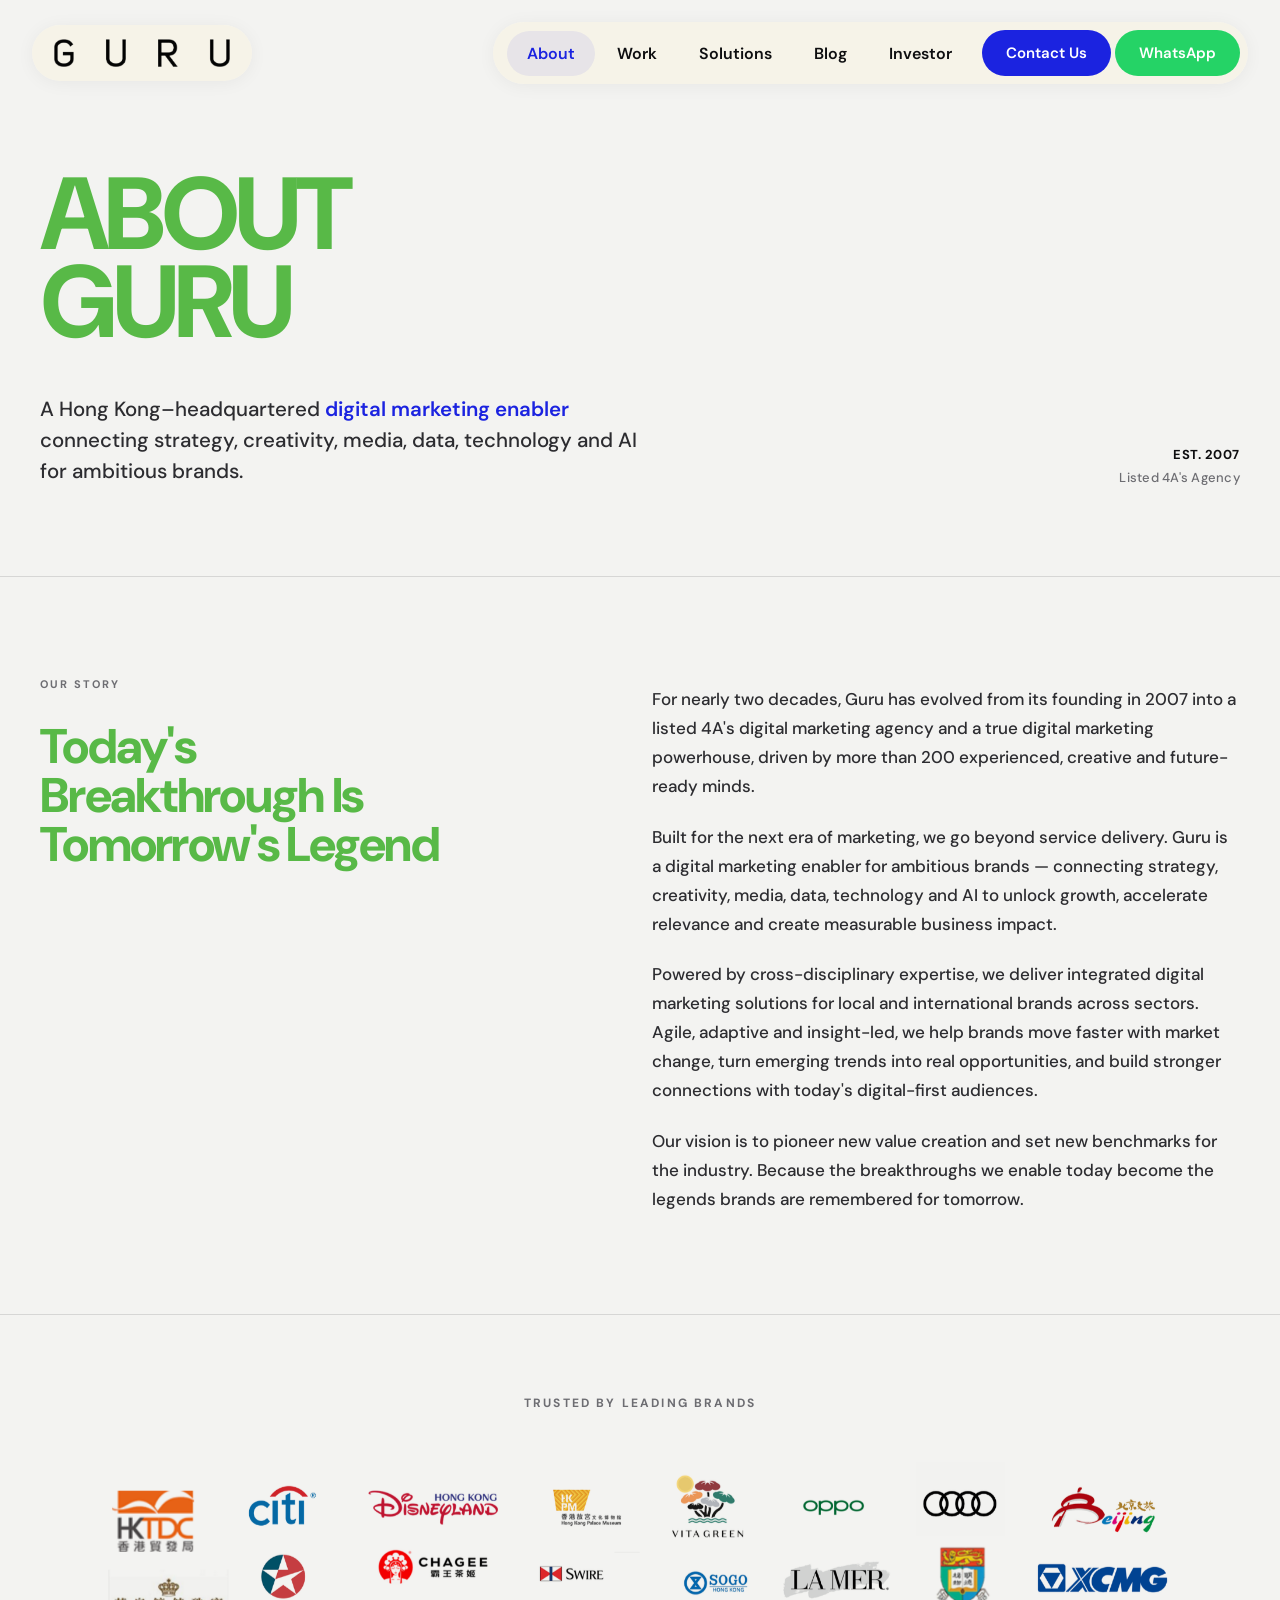
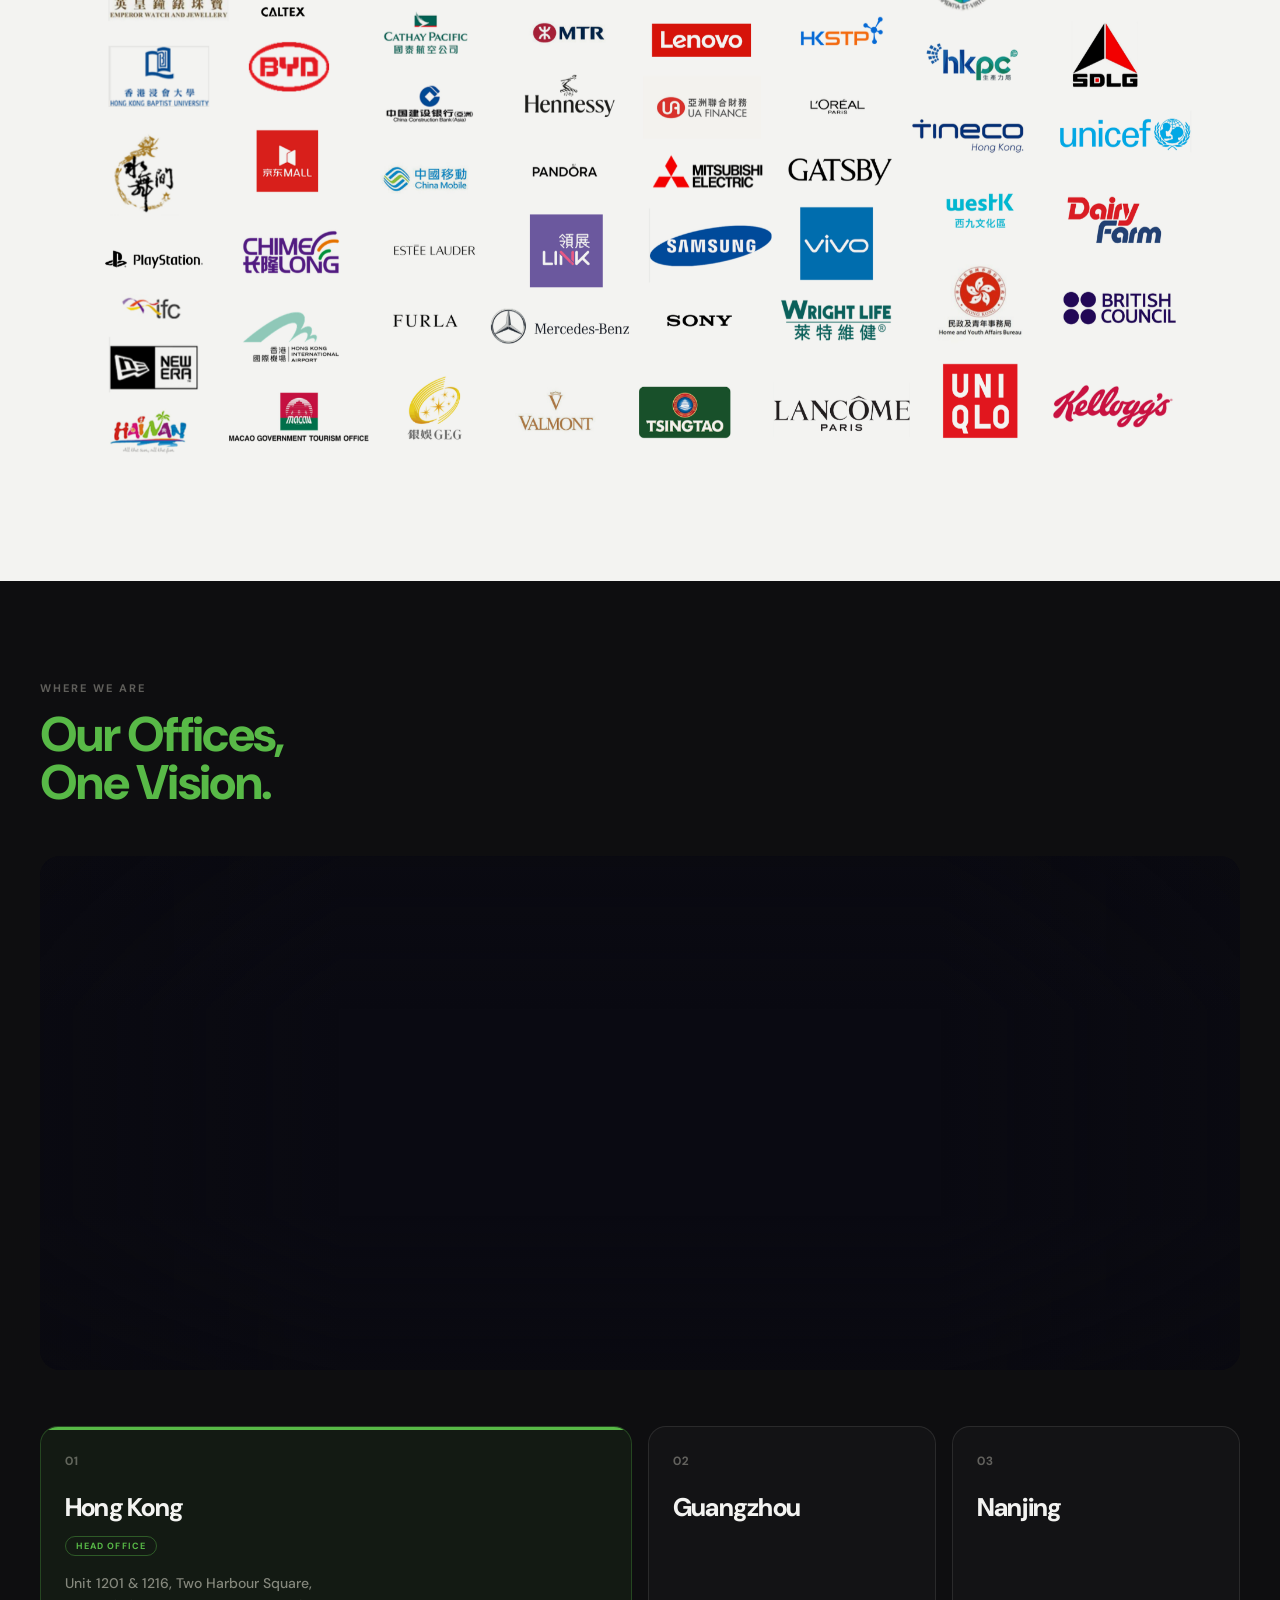
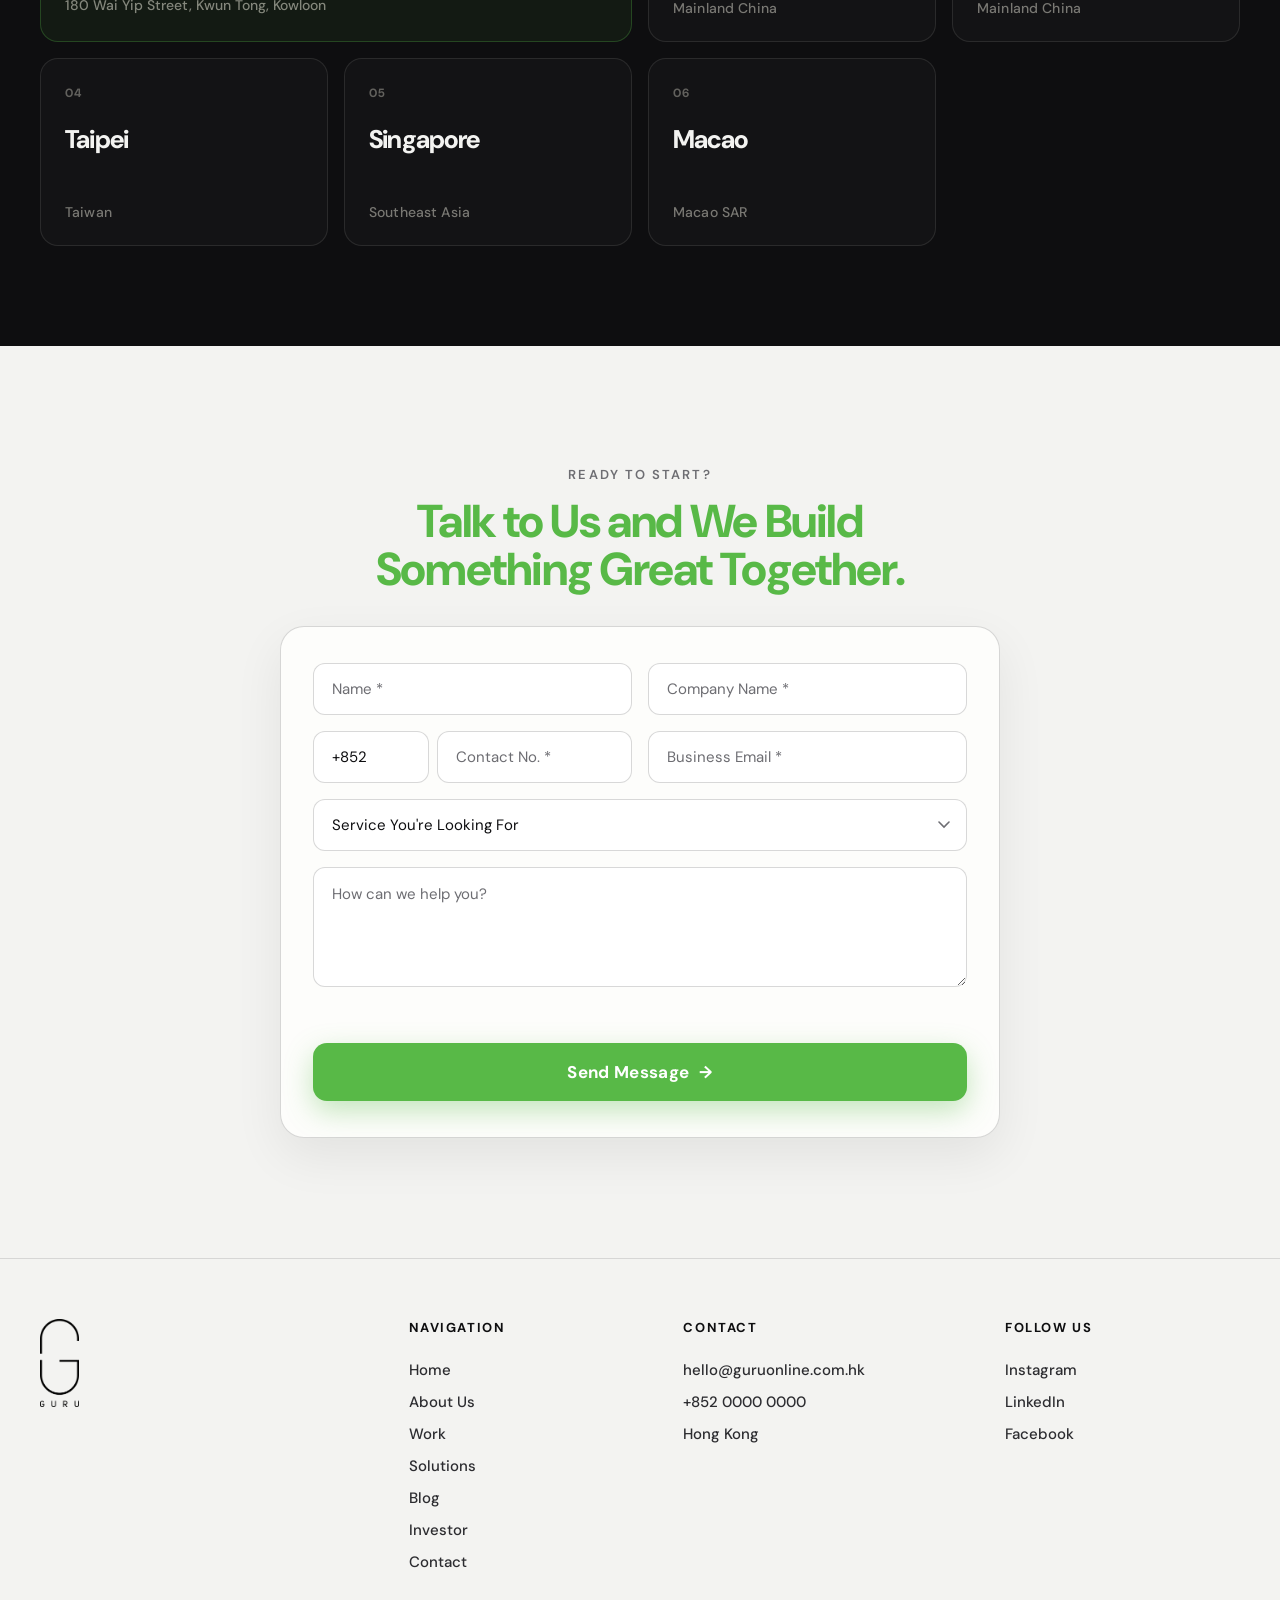
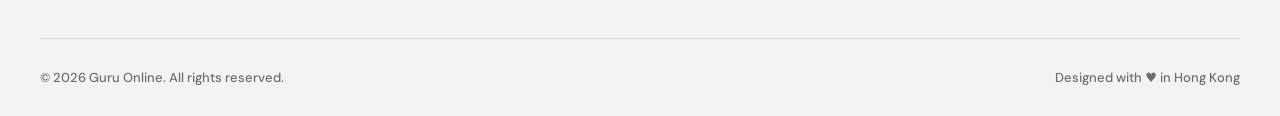
==== commit cf814d45: "About: remove stats section, add full client list Delete the "By the Numbers" stats block and replac" ====
--- a/about.html
+++ b/about.html
@@ -657,6 +657,31 @@
     text-transform: uppercase; color: var(--ink-3); padding: 64px 20px 0;
   }
   .logo-ticker { margin-bottom: 64px; }
+
+  /* ── Client list ── */
+  .abt-clients {
+    max-width: 1280px;
+    margin: 0 auto;
+    padding: 80px 40px 96px;
+    text-align: center;
+  }
+  .abt-clients-label {
+    font-size: 12px; font-weight: 700; letter-spacing: 0.18em;
+    text-transform: uppercase; color: var(--ink-3);
+    margin-bottom: 44px;
+  }
+  .abt-clients-img {
+    width: 100%;
+    max-width: 1120px;
+    height: auto;
+    display: block;
+    margin: 0 auto;
+    mix-blend-mode: multiply;
+  }
+  @media (max-width: 980px) {
+    .abt-clients { padding: 56px 20px 64px; }
+    .abt-clients-label { margin-bottom: 28px; }
+  }
 
   /* ══════════════════════════════════════════ FOOTER CTA */
   .ftr { position: relative; }
@@ -890,68 +915,10 @@
   </div>
 </div>
 
-<!-- ══════════════════════════════════════════ STATS -->
-<div class="abt-stats-section">
-  <div class="abt-stats-inner">
-    <p class="abt-stats-label">By the Numbers</p>
-    <div class="abt-stats-grid">
-      <div class="abt-stat-item">
-        <div class="abt-stat-num" data-count="200" data-suffix="+">200+</div>
-        <div class="abt-stat-label">Digital Specialists</div>
-      </div>
-      <div class="abt-stat-item">
-        <div class="abt-stat-num" data-count="500" data-suffix="+">500+</div>
-        <div class="abt-stat-label">International Clients</div>
-      </div>
-      <div class="abt-stat-item">
-        <div class="abt-stat-num" data-count="6" data-suffix="">6</div>
-        <div class="abt-stat-label">Global Offices</div>
-      </div>
-    </div>
-  </div>
-</div>
-
-<!-- ══════════════════════════════════════════ CLIENT LOGO TICKER -->
-<p class="logo-ticker-label">Trusted by Leading Brands</p>
-<div class="logo-ticker" aria-label="Clients we've worked with">
-  <div class="logo-ticker-track">
-    <!-- Set A -->
-    <div class="logo-item" aria-label="Ricqles"><img src="logo-ricqles.webp" alt="Ricqles" /></div>
-    <div class="logo-item" aria-label="Lancôme"><img src="logo-lancome.png" alt="Lancôme" /></div>
-    <div class="logo-item" aria-label="Audi">
-      <svg viewBox="0 0 164 54" xmlns="http://www.w3.org/2000/svg" role="img">
-        <circle cx="27"  cy="27" r="22" fill="none" stroke="currentColor" stroke-width="4.5"/>
-        <circle cx="57"  cy="27" r="22" fill="none" stroke="currentColor" stroke-width="4.5"/>
-        <circle cx="87"  cy="27" r="22" fill="none" stroke="currentColor" stroke-width="4.5"/>
-        <circle cx="117" cy="27" r="22" fill="none" stroke="currentColor" stroke-width="4.5"/>
-      </svg>
-    </div>
-    <div class="logo-item" aria-label="Mercedes-Benz"><img src="logo-benz.png" alt="Mercedes-Benz" /></div>
-    <div class="logo-item" aria-label="Hennessy">
-      <svg viewBox="0 0 190 44" xmlns="http://www.w3.org/2000/svg" role="img">
-        <text x="4" y="34" font-family="Georgia,'Times New Roman',serif" font-weight="400" font-size="32" letter-spacing="2" fill="currentColor">Hennessy</text>
-      </svg>
-    </div>
-    <div class="logo-item" aria-label="Uniqlo"><img src="logo-uniqlo.png" alt="Uniqlo" /></div>
-    <!-- Set B (duplicate for seamless loop) -->
-    <div class="logo-item" aria-label="Ricqles"><img src="logo-ricqles.webp" alt="Ricqles" /></div>
-    <div class="logo-item" aria-label="Lancôme"><img src="logo-lancome.png" alt="Lancôme" /></div>
-    <div class="logo-item" aria-label="Audi">
-      <svg viewBox="0 0 164 54" xmlns="http://www.w3.org/2000/svg" role="img">
-        <circle cx="27"  cy="27" r="22" fill="none" stroke="currentColor" stroke-width="4.5"/>
-        <circle cx="57"  cy="27" r="22" fill="none" stroke="currentColor" stroke-width="4.5"/>
-        <circle cx="87"  cy="27" r="22" fill="none" stroke="currentColor" stroke-width="4.5"/>
-        <circle cx="117" cy="27" r="22" fill="none" stroke="currentColor" stroke-width="4.5"/>
-      </svg>
-    </div>
-    <div class="logo-item" aria-label="Mercedes-Benz"><img src="logo-benz.png" alt="Mercedes-Benz" /></div>
-    <div class="logo-item" aria-label="Hennessy">
-      <svg viewBox="0 0 190 44" xmlns="http://www.w3.org/2000/svg" role="img">
-        <text x="4" y="34" font-family="Georgia,'Times New Roman',serif" font-weight="400" font-size="32" letter-spacing="2" fill="currentColor">Hennessy</text>
-      </svg>
-    </div>
-    <div class="logo-item" aria-label="Uniqlo"><img src="logo-uniqlo.png" alt="Uniqlo" /></div>
-  </div>
+<!-- ══════════════════════════════════════════ CLIENT LIST -->
+<div class="abt-clients">
+  <p class="abt-clients-label">Trusted by Leading Brands</p>
+  <img class="abt-clients-img" src="guru-clients.png" alt="Brands Guru has partnered with" />
 </div>
 
 <!-- ══════════════════════════════════════════ OFFICES -->
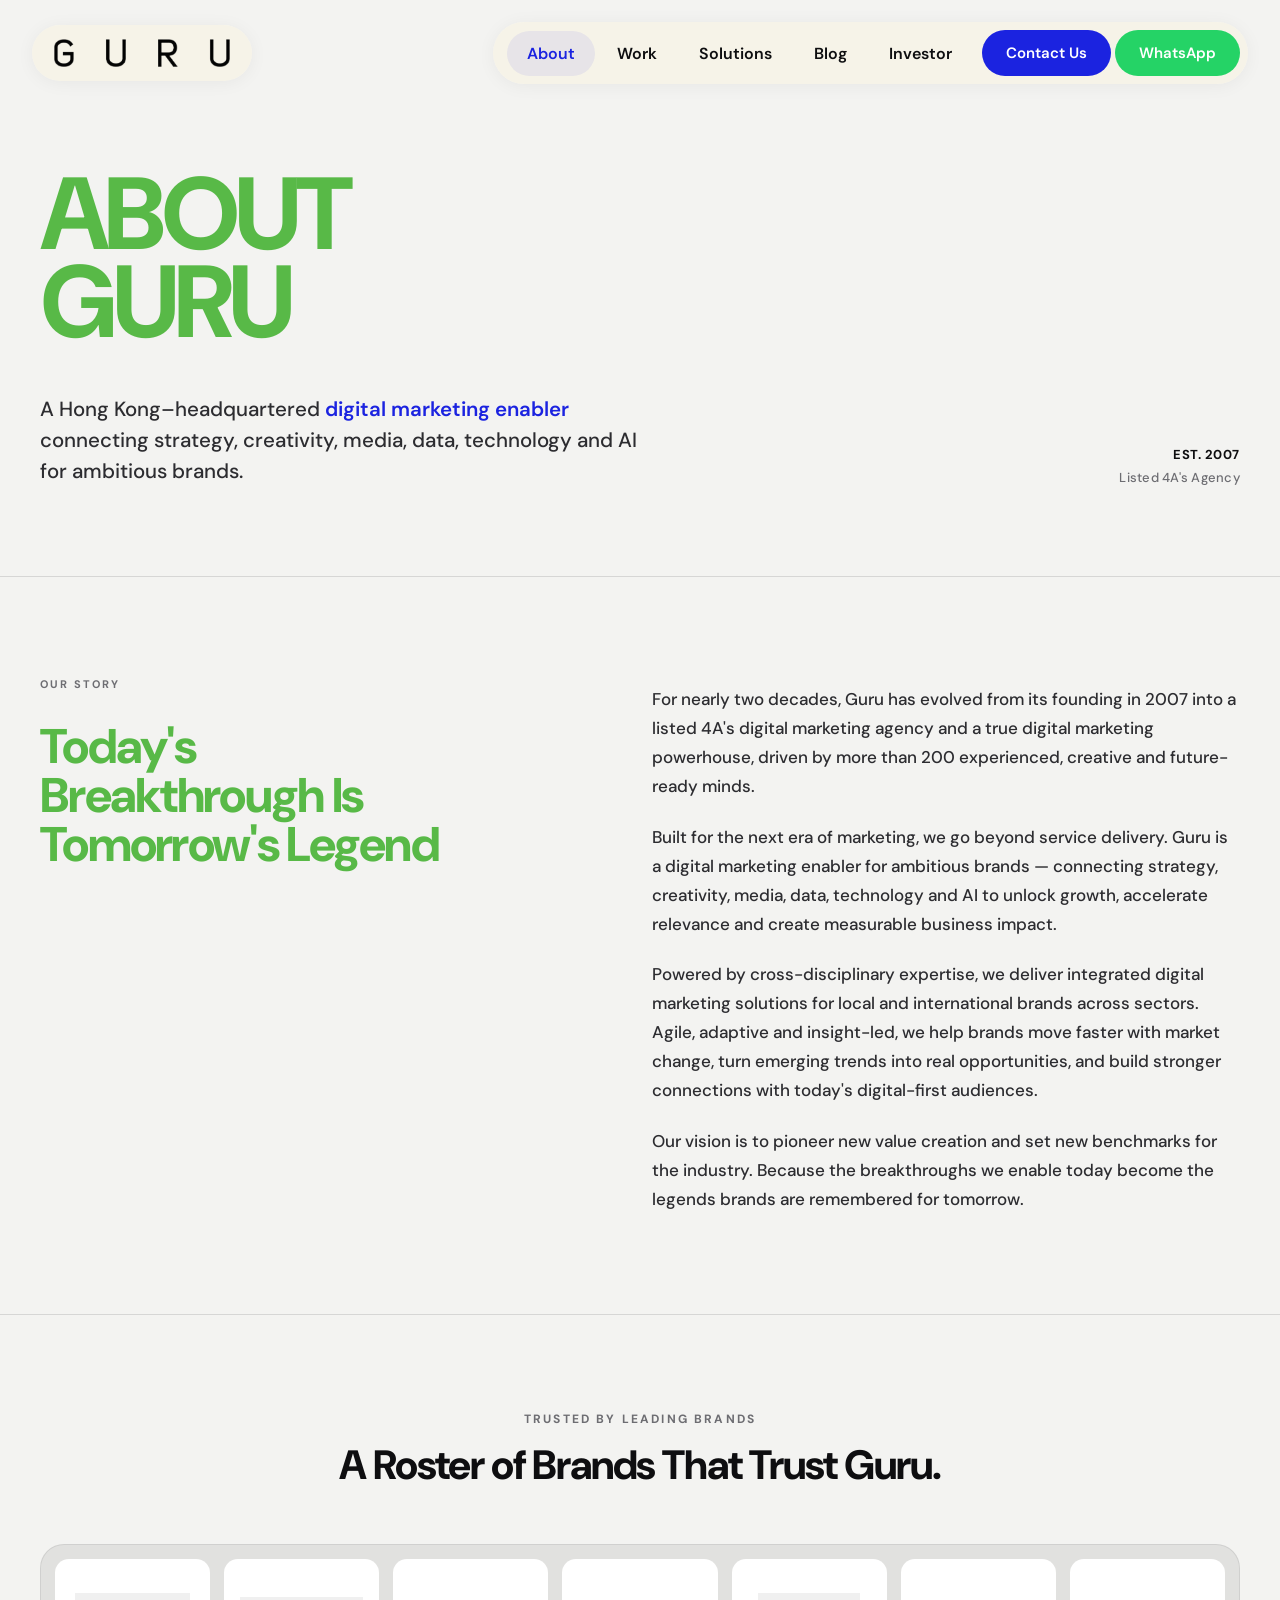
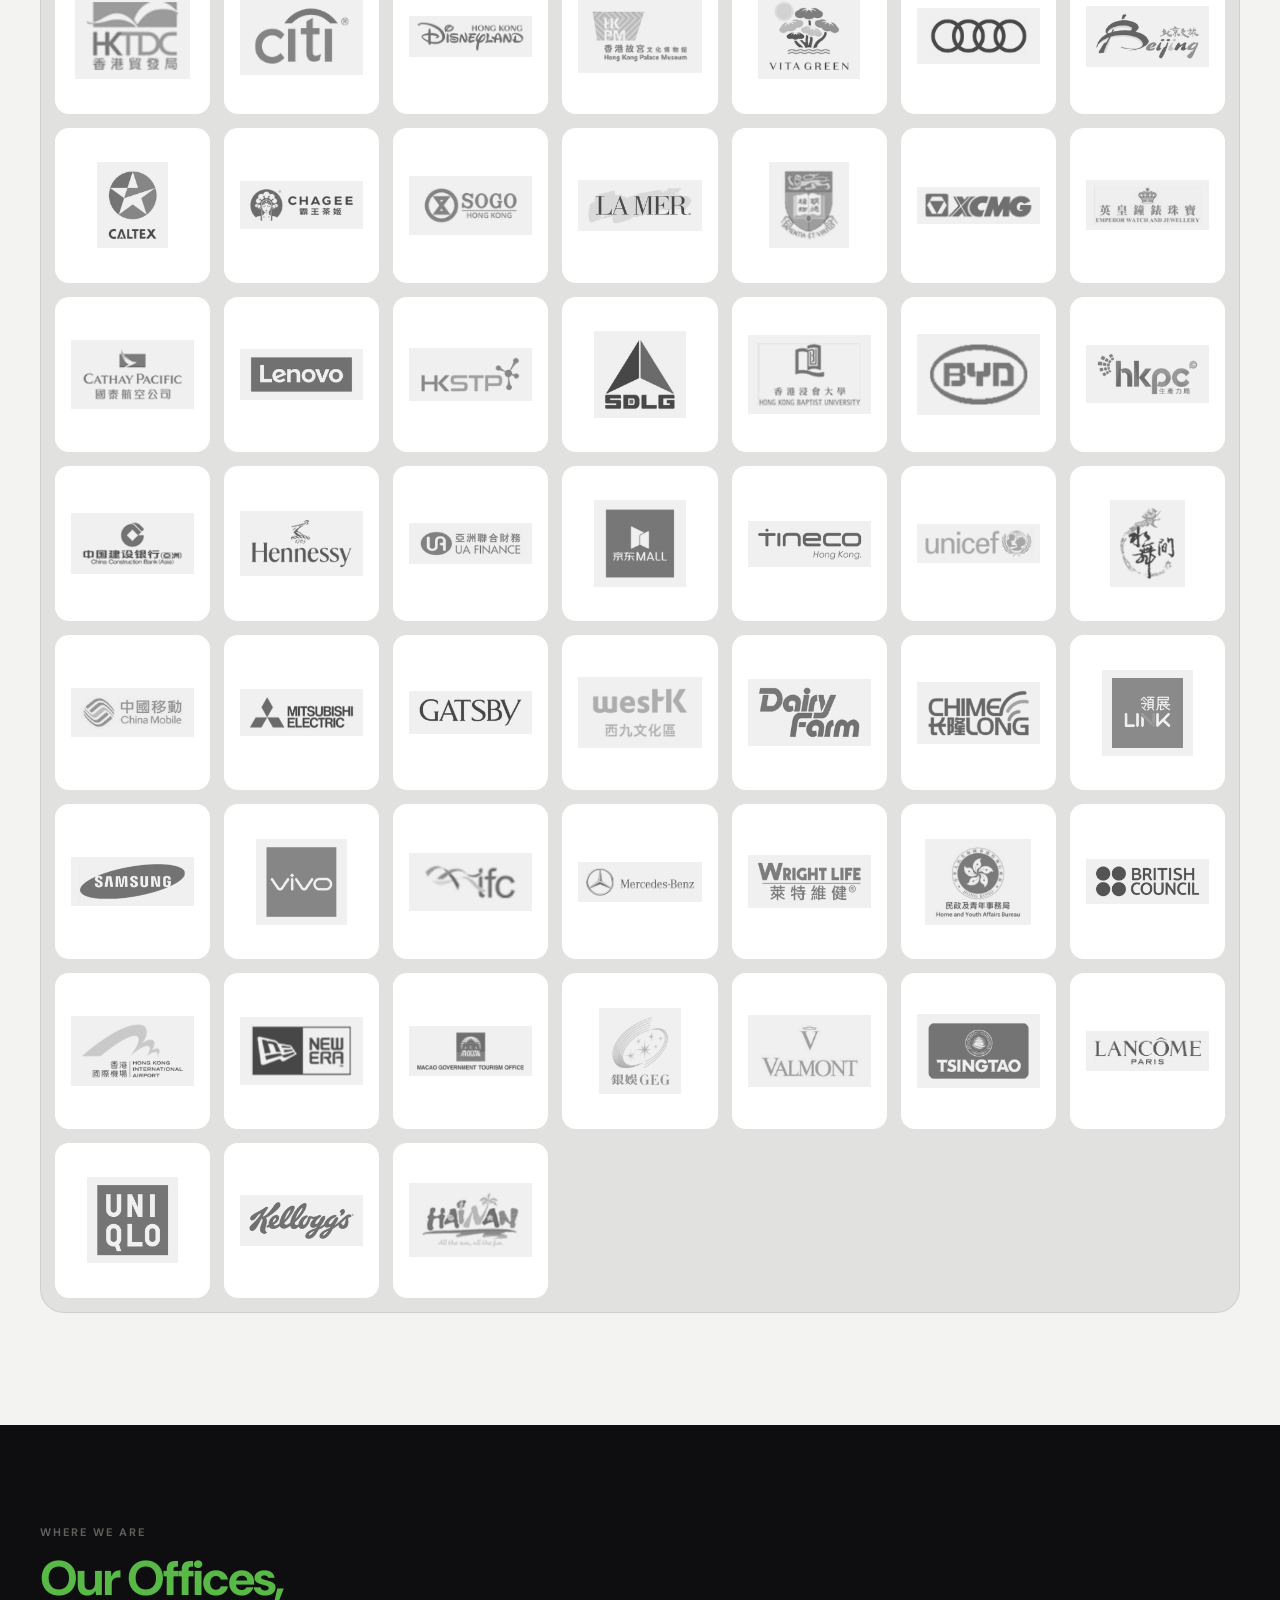
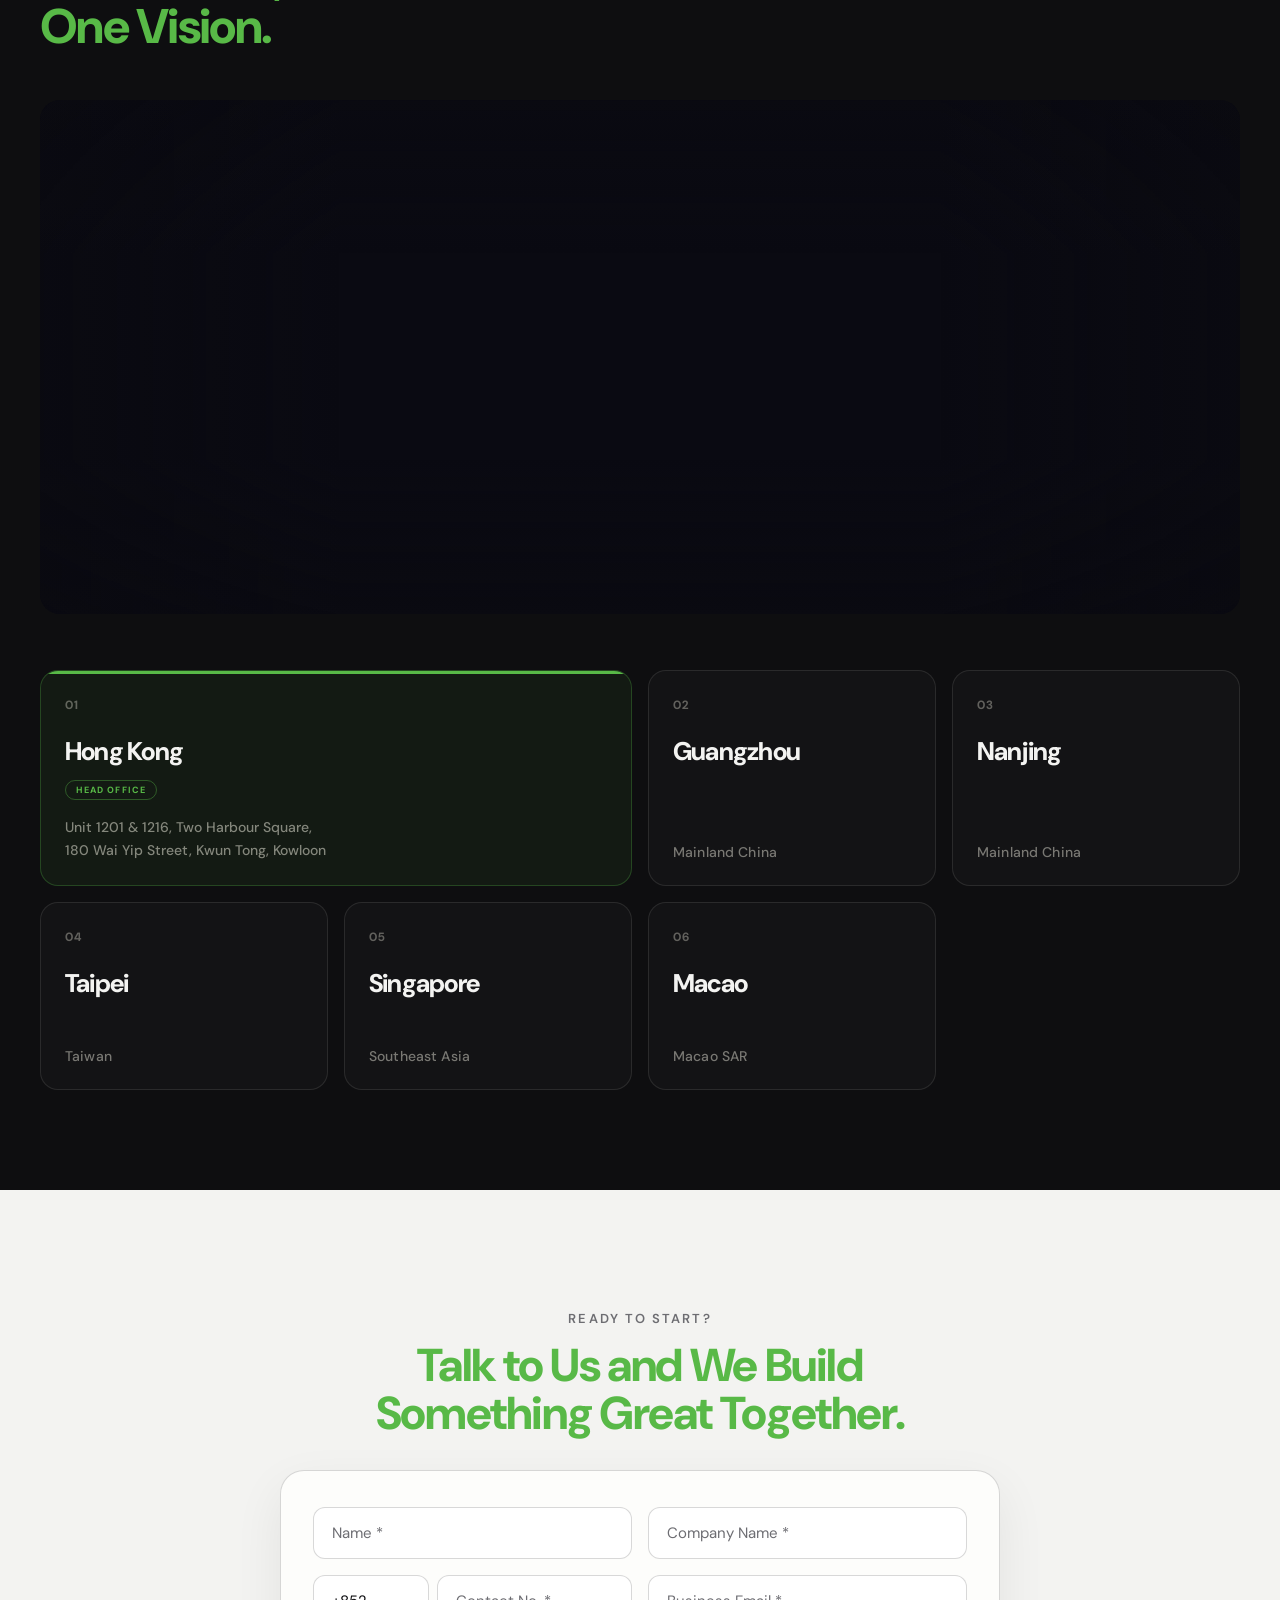
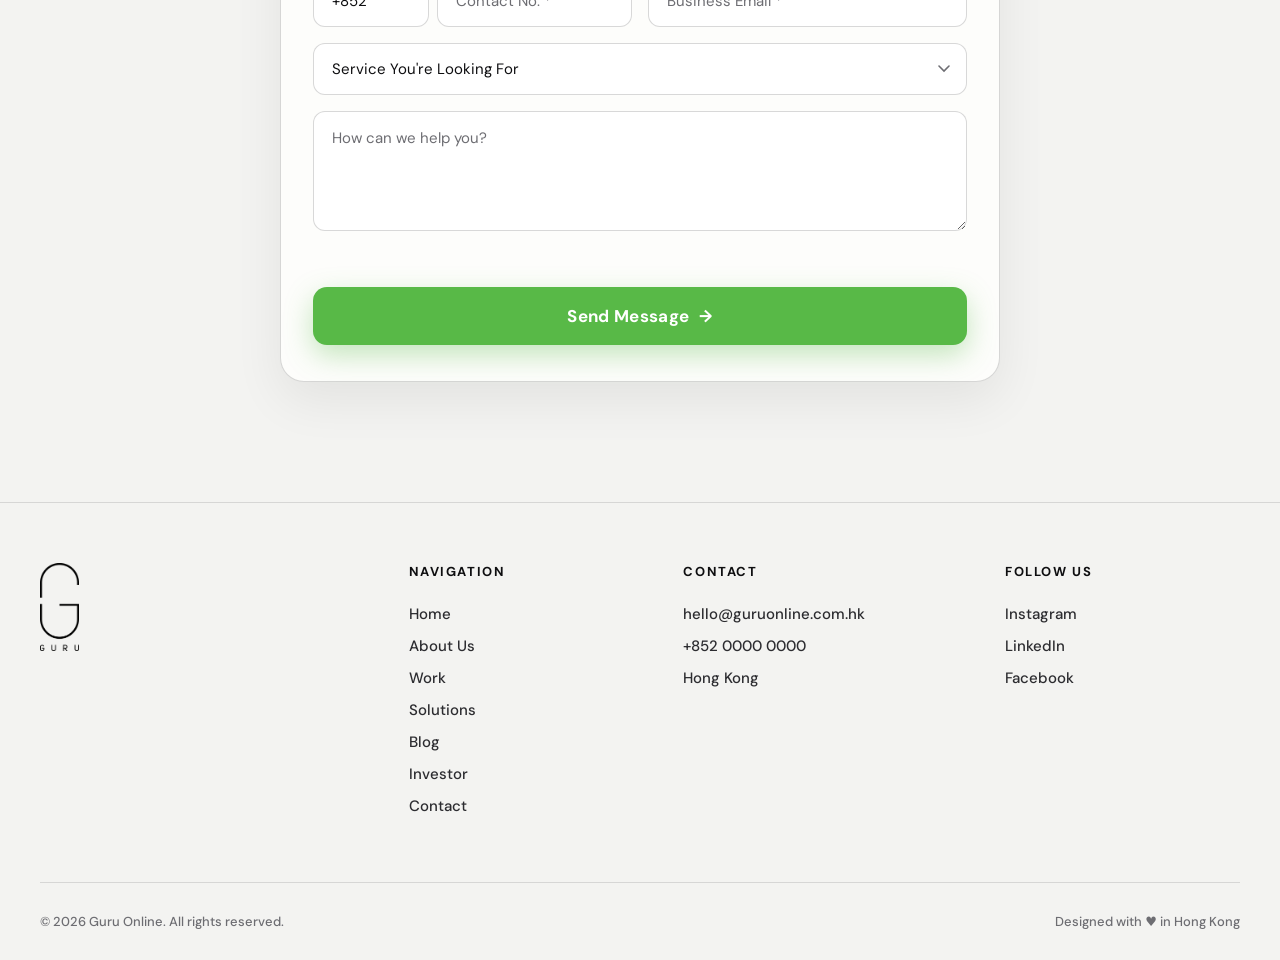
==== commit b0f3c8ec: "Add client logo wall to About page Replace the composite client list image with a responsive grid of" ====
--- a/about.html
+++ b/about.html
@@ -658,29 +658,71 @@
   }
   .logo-ticker { margin-bottom: 64px; }
 
-  /* ── Client list ── */
+  /* ── Client logo grid ── */
   .abt-clients {
     max-width: 1280px;
     margin: 0 auto;
-    padding: 80px 40px 96px;
+    padding: 96px 40px 112px;
     text-align: center;
   }
   .abt-clients-label {
     font-size: 12px; font-weight: 700; letter-spacing: 0.18em;
     text-transform: uppercase; color: var(--ink-3);
-    margin-bottom: 44px;
-  }
-  .abt-clients-img {
-    width: 100%;
-    max-width: 1120px;
-    height: auto;
-    display: block;
-    margin: 0 auto;
-    mix-blend-mode: multiply;
-  }
-  @media (max-width: 980px) {
-    .abt-clients { padding: 56px 20px 64px; }
-    .abt-clients-label { margin-bottom: 28px; }
+    margin-bottom: 16px;
+  }
+  .abt-clients-heading {
+    font-size: clamp(28px, 3.2vw, 44px);
+    font-weight: 800; letter-spacing: -0.025em;
+    line-height: 1.1; color: var(--ink);
+    max-width: 720px; margin: 0 auto 56px;
+  }
+  .abt-clients-grid {
+    display: grid;
+    grid-template-columns: repeat(7, 1fr);
+    gap: 14px;
+    background: rgba(14,14,16,0.08);
+    border: 1px solid rgba(14,14,16,0.08);
+    border-radius: 24px;
+    padding: 14px;
+    overflow: hidden;
+  }
+  .abt-client-cell {
+    aspect-ratio: 1 / 1;
+    background: #fff;
+    border-radius: 14px;
+    display: flex;
+    align-items: center;
+    justify-content: center;
+    padding: 16px;
+    transition: transform 0.35s var(--ease-out-expo), box-shadow 0.35s;
+  }
+  .abt-client-cell:hover {
+    transform: translateY(-3px);
+    box-shadow: 0 14px 32px rgba(14,14,16,0.10);
+  }
+  .abt-client-cell img {
+    max-width: 100%;
+    max-height: 70%;
+    width: auto; height: auto;
+    object-fit: contain;
+    filter: grayscale(1) contrast(0.85) opacity(0.78);
+    transition: filter 0.35s;
+  }
+  .abt-client-cell:hover img {
+    filter: grayscale(0) contrast(1) opacity(1);
+  }
+  @media (max-width: 1100px) {
+    .abt-clients-grid { grid-template-columns: repeat(6, 1fr); }
+  }
+  @media (max-width: 900px) {
+    .abt-clients { padding: 64px 22px 80px; }
+    .abt-clients-grid { grid-template-columns: repeat(5, 1fr); gap: 10px; padding: 10px; border-radius: 18px; }
+    .abt-client-cell { padding: 12px; border-radius: 11px; }
+    .abt-clients-heading { margin-bottom: 36px; }
+  }
+  @media (max-width: 600px) {
+    .abt-clients-grid { grid-template-columns: repeat(3, 1fr); gap: 8px; padding: 8px; border-radius: 14px; }
+    .abt-client-cell { padding: 10px; border-radius: 10px; }
   }
 
   /* ══════════════════════════════════════════ FOOTER CTA */
@@ -918,7 +960,61 @@
 <!-- ══════════════════════════════════════════ CLIENT LIST -->
 <div class="abt-clients">
   <p class="abt-clients-label">Trusted by Leading Brands</p>
-  <img class="abt-clients-img" src="guru-clients.png" alt="Brands Guru has partnered with" />
+  <h2 class="abt-clients-heading">A Roster of Brands That Trust Guru.</h2>
+  <div class="abt-clients-grid">
+    <div class="abt-client-cell"><img src="client-logos/logo-01.png" alt="HKTDC" loading="lazy" /></div>
+    <div class="abt-client-cell"><img src="client-logos/logo-02.png" alt="Citi" loading="lazy" /></div>
+    <div class="abt-client-cell"><img src="client-logos/logo-03.png" alt="Hong Kong Disneyland" loading="lazy" /></div>
+    <div class="abt-client-cell"><img src="client-logos/logo-04.png" alt="HK Palace Museum" loading="lazy" /></div>
+    <div class="abt-client-cell"><img src="client-logos/logo-05.png" alt="Vita Green" loading="lazy" /></div>
+    <div class="abt-client-cell"><img src="client-logos/logo-06.png" alt="Audi" loading="lazy" /></div>
+    <div class="abt-client-cell"><img src="client-logos/logo-07.png" alt="Beijing Tourism" loading="lazy" /></div>
+    <div class="abt-client-cell"><img src="client-logos/logo-08.png" alt="Emperor Watch & Jewellery" loading="lazy" /></div>
+    <div class="abt-client-cell"><img src="client-logos/logo-09.png" alt="Caltex" loading="lazy" /></div>
+    <div class="abt-client-cell"><img src="client-logos/logo-10.png" alt="Chagee" loading="lazy" /></div>
+    <div class="abt-client-cell"><img src="client-logos/logo-11.png" alt="SOGO Hong Kong" loading="lazy" /></div>
+    <div class="abt-client-cell"><img src="client-logos/logo-12.png" alt="La Mer" loading="lazy" /></div>
+    <div class="abt-client-cell"><img src="client-logos/logo-13.png" alt="HKU" loading="lazy" /></div>
+    <div class="abt-client-cell"><img src="client-logos/logo-14.png" alt="XCMG" loading="lazy" /></div>
+    <div class="abt-client-cell"><img src="client-logos/logo-15.png" alt="Cathay Pacific" loading="lazy" /></div>
+    <div class="abt-client-cell"><img src="client-logos/logo-16.png" alt="Swire" loading="lazy" /></div>
+    <div class="abt-client-cell"><img src="client-logos/logo-17.png" alt="MTR" loading="lazy" /></div>
+    <div class="abt-client-cell"><img src="client-logos/logo-18.png" alt="Lenovo" loading="lazy" /></div>
+    <div class="abt-client-cell"><img src="client-logos/logo-19.png" alt="HKSTP" loading="lazy" /></div>
+    <div class="abt-client-cell"><img src="client-logos/logo-20.png" alt="HKPC" loading="lazy" /></div>
+    <div class="abt-client-cell"><img src="client-logos/logo-21.png" alt="SDLG" loading="lazy" /></div>
+    <div class="abt-client-cell"><img src="client-logos/logo-22.png" alt="Hong Kong Baptist University" loading="lazy" /></div>
+    <div class="abt-client-cell"><img src="client-logos/logo-23.png" alt="BYD" loading="lazy" /></div>
+    <div class="abt-client-cell"><img src="client-logos/logo-24.png" alt="China Construction Bank" loading="lazy" /></div>
+    <div class="abt-client-cell"><img src="client-logos/logo-25.png" alt="Hennessy" loading="lazy" /></div>
+    <div class="abt-client-cell"><img src="client-logos/logo-26.png" alt="UA Finance" loading="lazy" /></div>
+    <div class="abt-client-cell"><img src="client-logos/logo-27.png" alt="L'Oréal" loading="lazy" /></div>
+    <div class="abt-client-cell"><img src="client-logos/logo-28.png" alt="Tineco" loading="lazy" /></div>
+    <div class="abt-client-cell"><img src="client-logos/logo-29.png" alt="UNICEF" loading="lazy" /></div>
+    <div class="abt-client-cell"><img src="client-logos/logo-30.png" alt="水舞间" loading="lazy" /></div>
+    <div class="abt-client-cell"><img src="client-logos/logo-31.png" alt="China Mobile" loading="lazy" /></div>
+    <div class="abt-client-cell"><img src="client-logos/logo-32.png" alt="JD Mall" loading="lazy" /></div>
+    <div class="abt-client-cell"><img src="client-logos/logo-33.png" alt="Pandora" loading="lazy" /></div>
+    <div class="abt-client-cell"><img src="client-logos/logo-34.png" alt="Mitsubishi Electric" loading="lazy" /></div>
+    <div class="abt-client-cell"><img src="client-logos/logo-35.png" alt="GATSBY" loading="lazy" /></div>
+    <div class="abt-client-cell"><img src="client-logos/logo-36.png" alt="westK 西九文化區" loading="lazy" /></div>
+    <div class="abt-client-cell"><img src="client-logos/logo-37.png" alt="Dairy Farm" loading="lazy" /></div>
+    <div class="abt-client-cell"><img src="client-logos/logo-38.png" alt="PlayStation" loading="lazy" /></div>
+    <div class="abt-client-cell"><img src="client-logos/logo-39.png" alt="Chimelong" loading="lazy" /></div>
+    <div class="abt-client-cell"><img src="client-logos/logo-40.png" alt="領展 LINK" loading="lazy" /></div>
+    <div class="abt-client-cell"><img src="client-logos/logo-41.png" alt="Samsung" loading="lazy" /></div>
+    <div class="abt-client-cell"><img src="client-logos/logo-42.png" alt="Vivo" loading="lazy" /></div>
+    <div class="abt-client-cell"><img src="client-logos/logo-43.png" alt="領展 LINK" loading="lazy" /></div>
+    <div class="abt-client-cell"><img src="client-logos/logo-44.png" alt="IFC" loading="lazy" /></div>
+    <div class="abt-client-cell"><img src="client-logos/logo-45.png" alt="FURLA" loading="lazy" /></div>
+    <div class="abt-client-cell"><img src="client-logos/logo-46.png" alt="Mercedes-Benz" loading="lazy" /></div>
+    <div class="abt-client-cell"><img src="client-logos/logo-47.png" alt="Sony" loading="lazy" /></div>
+    <div class="abt-client-cell"><img src="client-logos/logo-48.png" alt="Wright Life" loading="lazy" /></div>
+    <div class="abt-client-cell"><img src="client-logos/logo-49.png" alt="HK Govt" loading="lazy" /></div>
+    <div class="abt-client-cell"><img src="client-logos/logo-50.png" alt="British Council" loading="lazy" /></div>
+    <div class="abt-client-cell"><img src="client-logos/logo-51.png" alt="Hong Kong International Airport" loading="lazy" /></div>
+    <div class="abt-client-cell"><img src="client-logos/logo-52.png" alt="New Era" loading="lazy" /></div>
+  </div>
 </div>
 
 <!-- ══════════════════════════════════════════ OFFICES -->
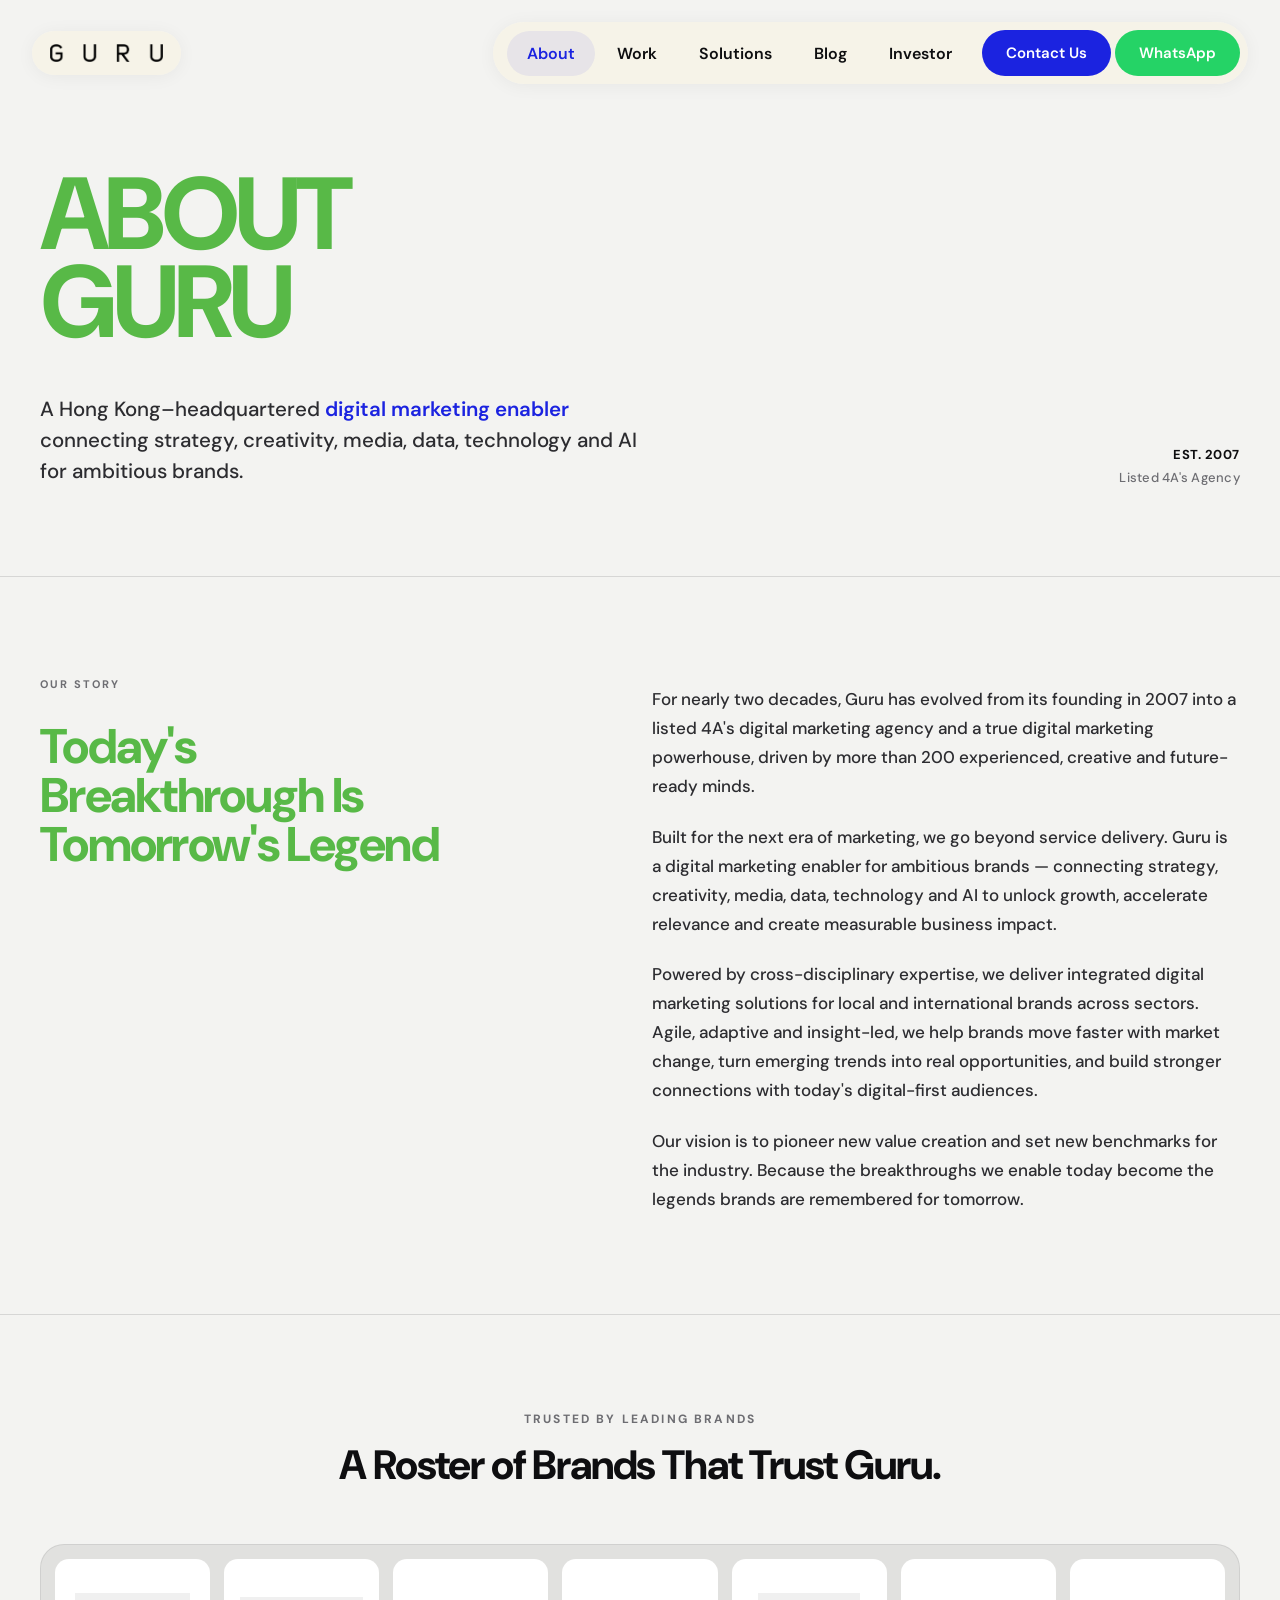
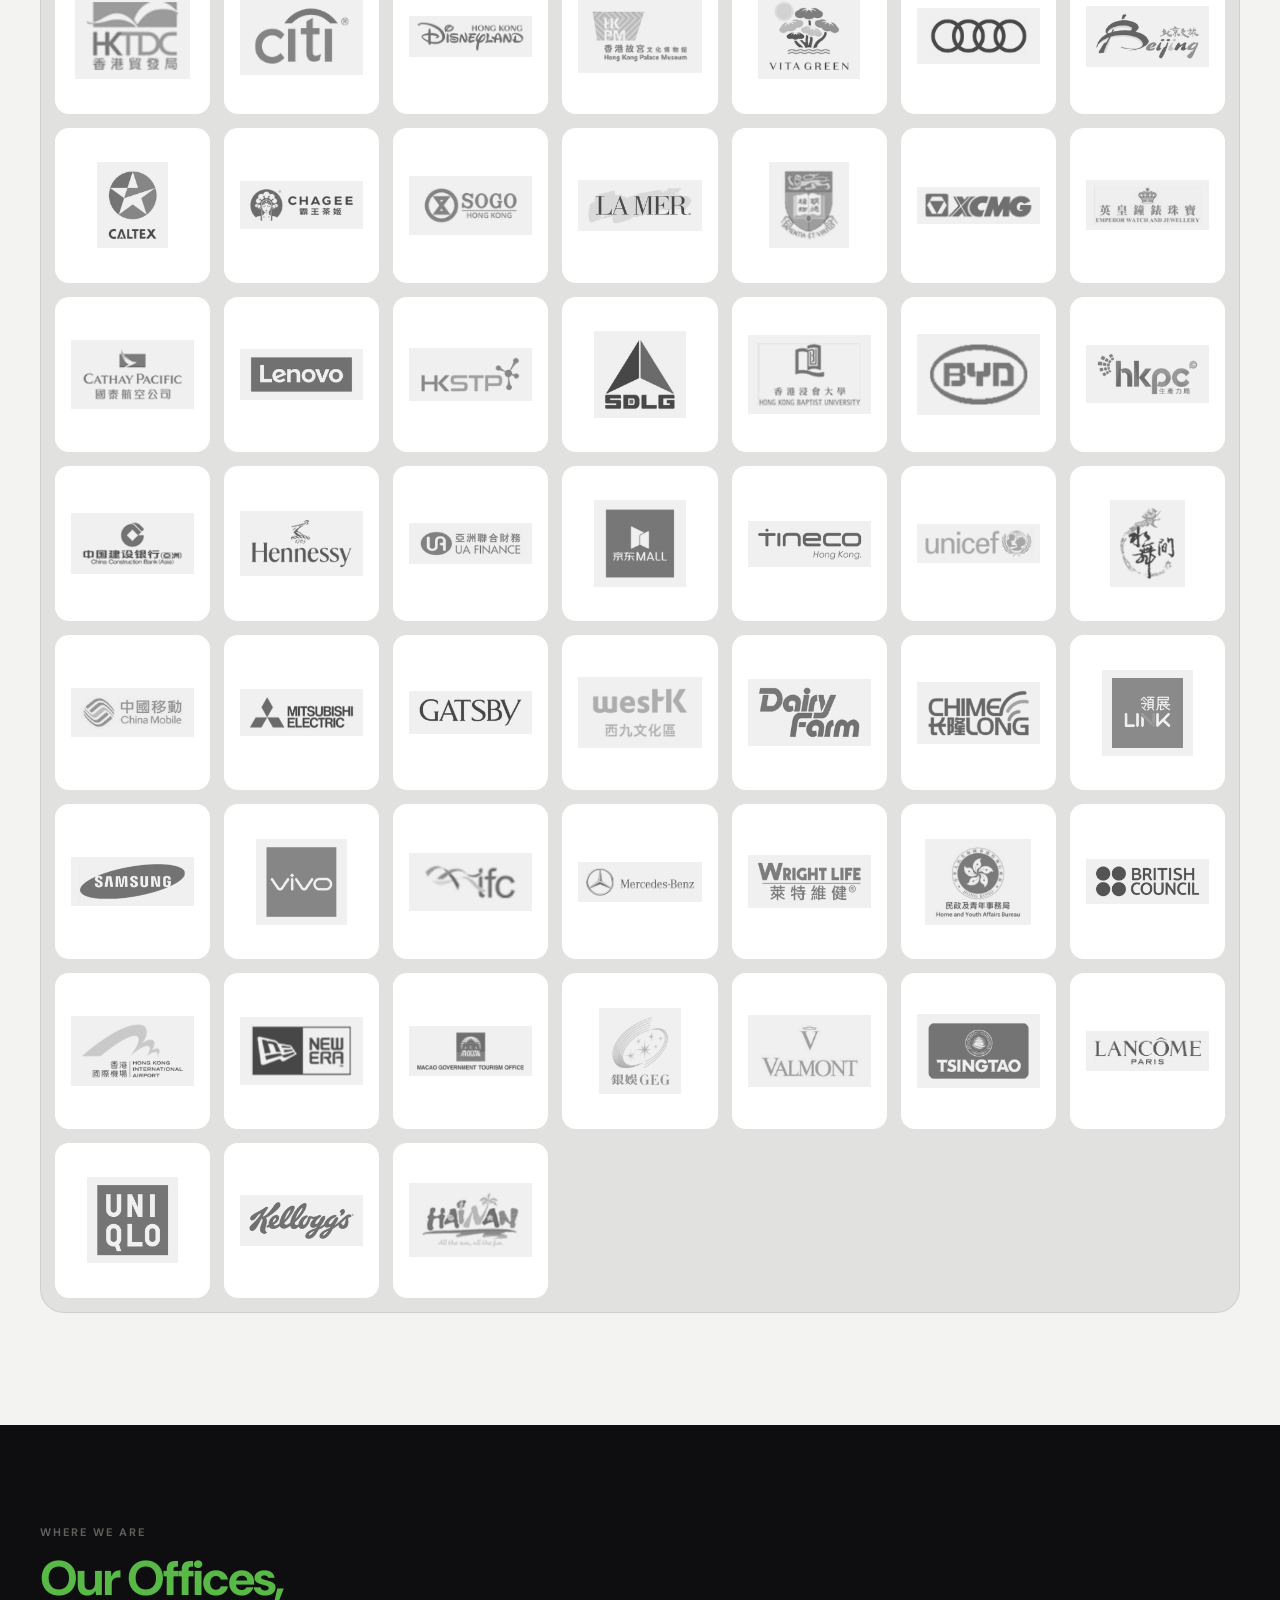
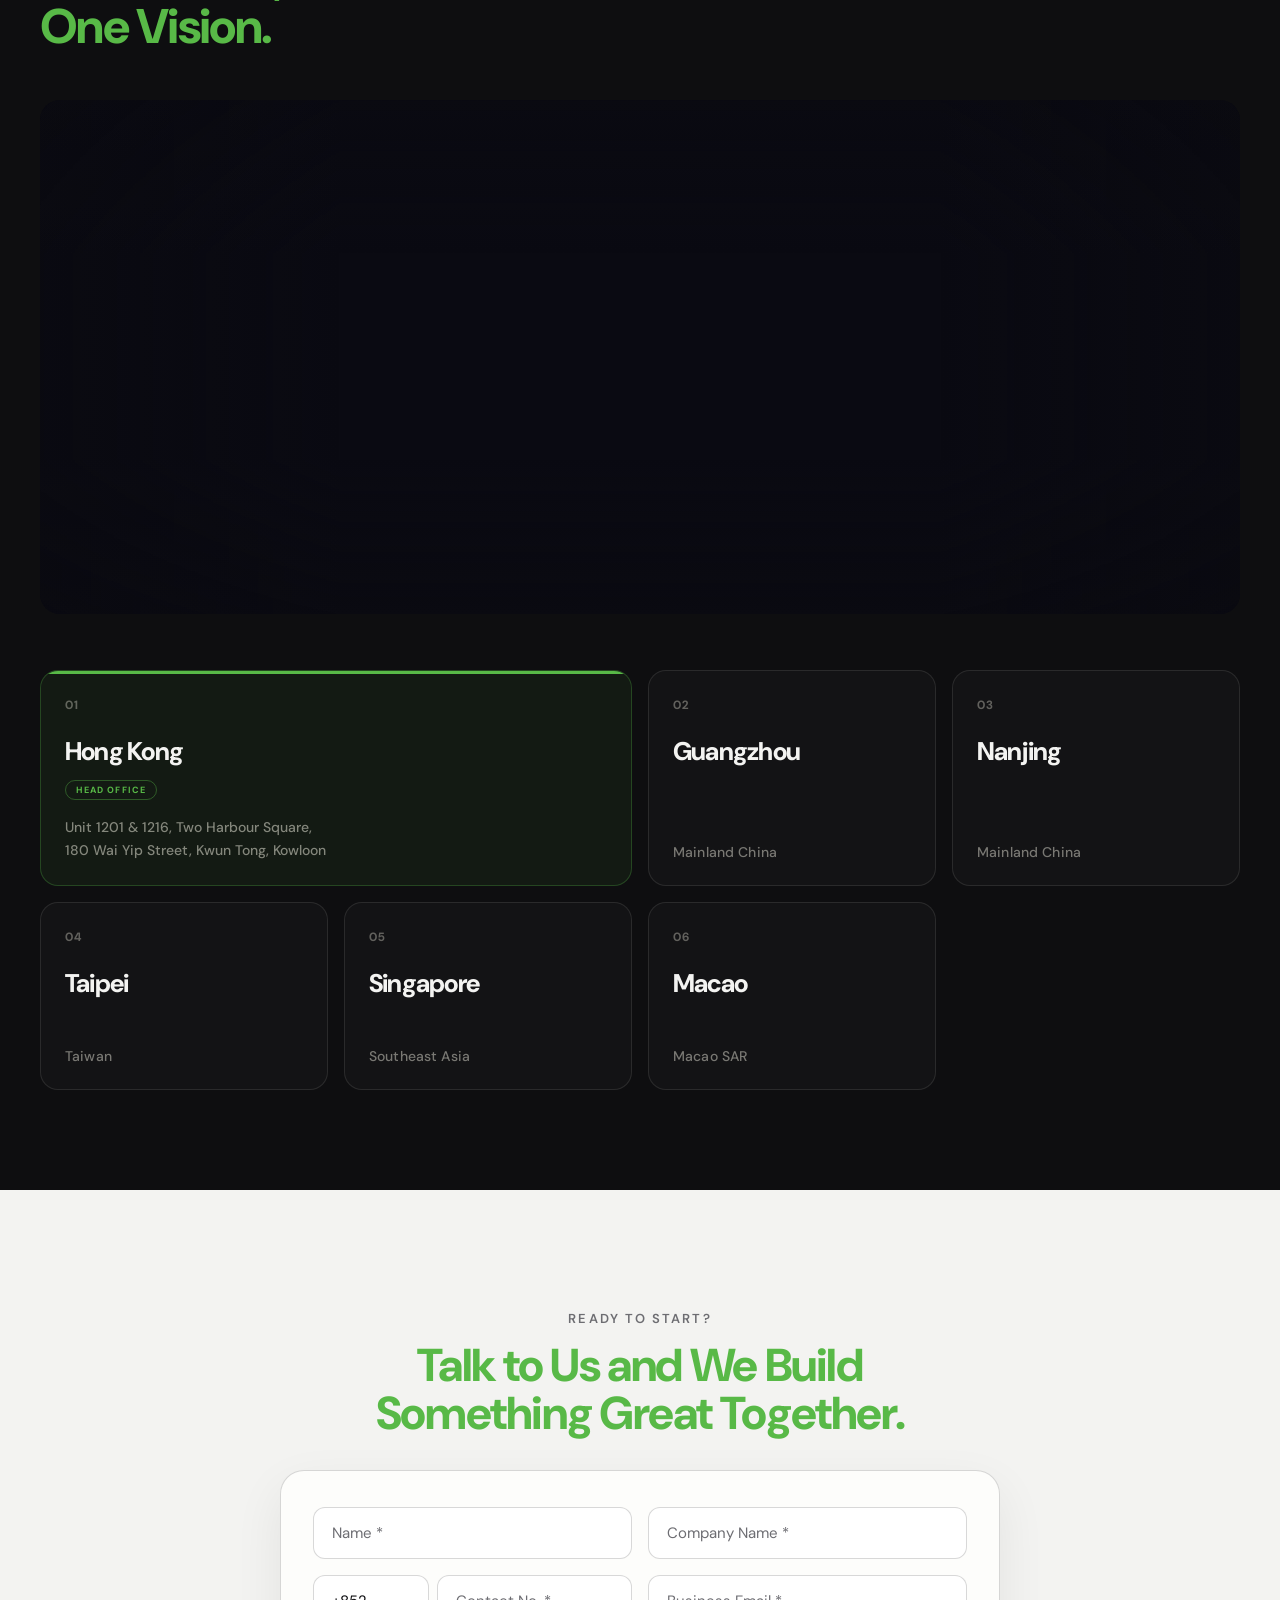
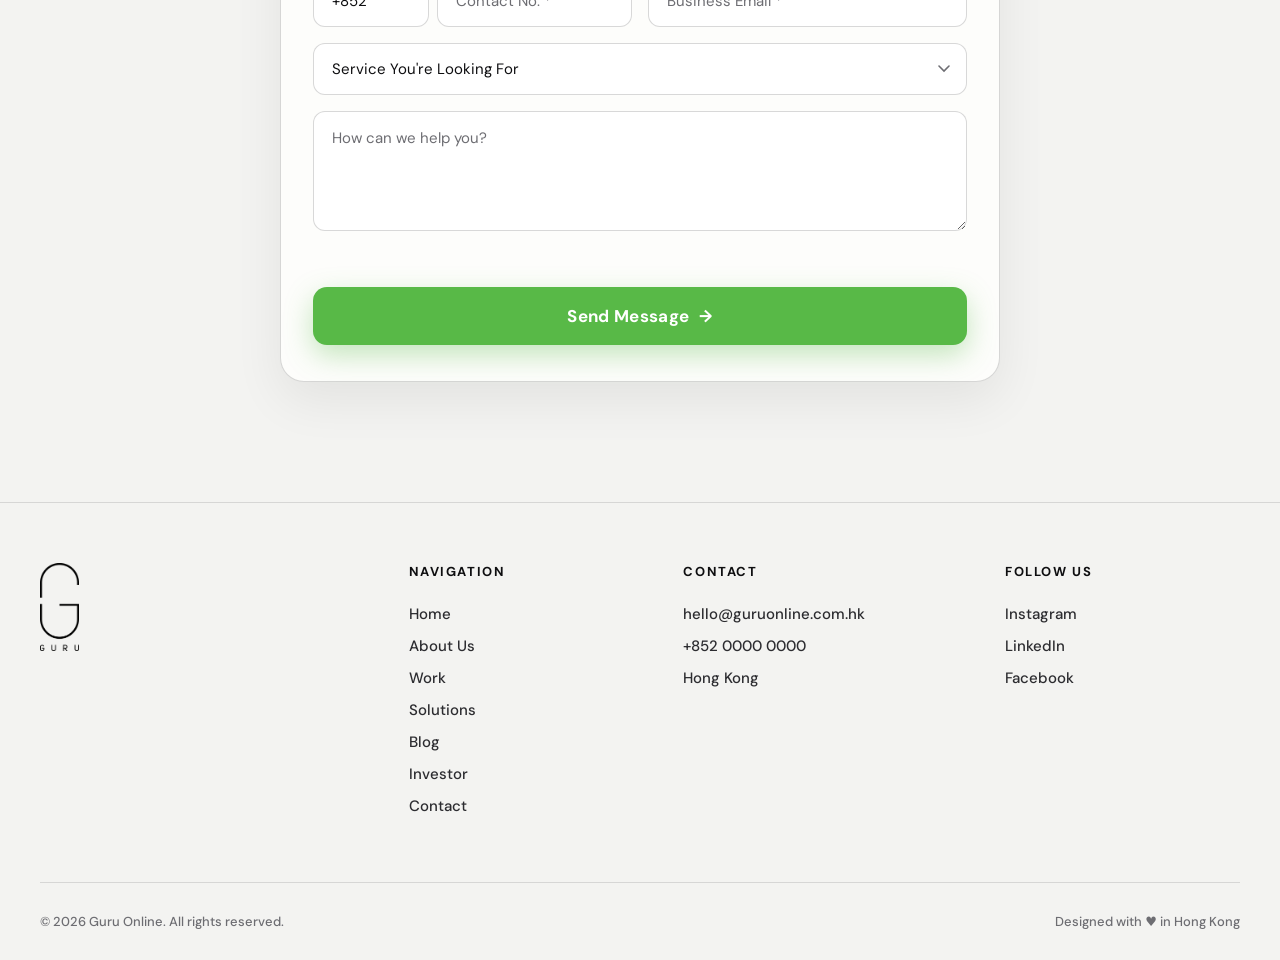
==== commit bb64caf6: "Shrink GURU nav logo to match nav text size Match the visual height of the GURU logo letters to the " ====
--- a/about.html
+++ b/about.html
@@ -58,15 +58,15 @@
   .gn-logo {
     display: flex;
     align-items: center;
-    height: 56px;
-    padding: 0 22px;
+    height: 44px;
+    padding: 0 18px;
     background: rgba(247, 244, 232, 0.92);
     backdrop-filter: blur(14px);
     -webkit-backdrop-filter: blur(14px);
     border-radius: 999px;
     box-shadow: 0 2px 18px rgba(14,14,16,0.05);
   }
-  .gn-logo img { height: 28px; width: auto; display: block; }
+  .gn-logo img { height: 18px; width: auto; display: block; }
   .gn-pill {
     display: flex;
     align-items: center;
@@ -859,8 +859,8 @@
     .gn-nav { padding: 12px 16px; }
     .gn-nav-links, .gn-pill .gn-link-cta, .gn-pill .gn-link-whatsapp { display: none; }
     .gn-hamburger { display: flex; }
-    .gn-logo { height: 48px; padding: 0 16px; }
-    .gn-logo img { height: 22px; }
+    .gn-logo { height: 38px; padding: 0 14px; }
+    .gn-logo img { height: 14px; }
     .abt-hero { padding: 130px 22px 64px; }
     .abt-hero-title { font-size: clamp(44px, 13vw, 88px); }
     .abt-story-wrap { grid-template-columns: 1fr; gap: 48px; padding: 72px 22px; }
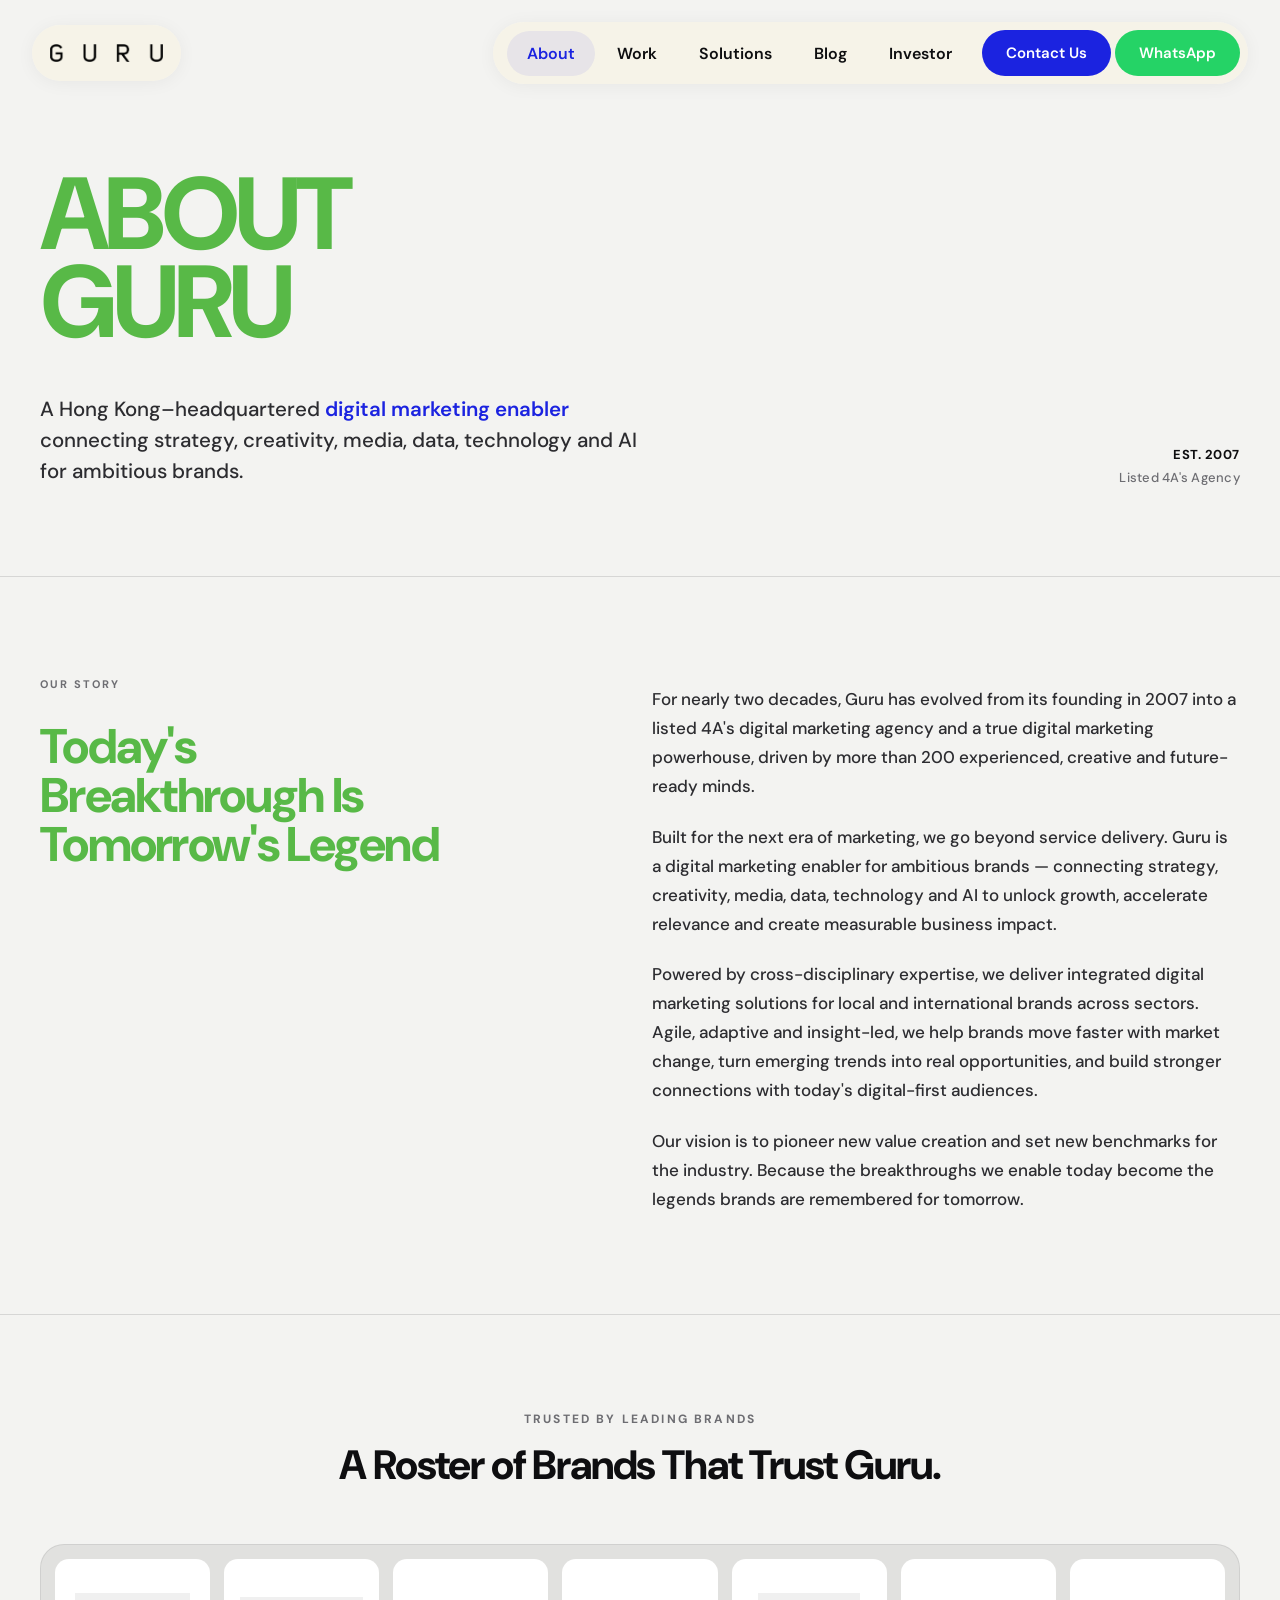
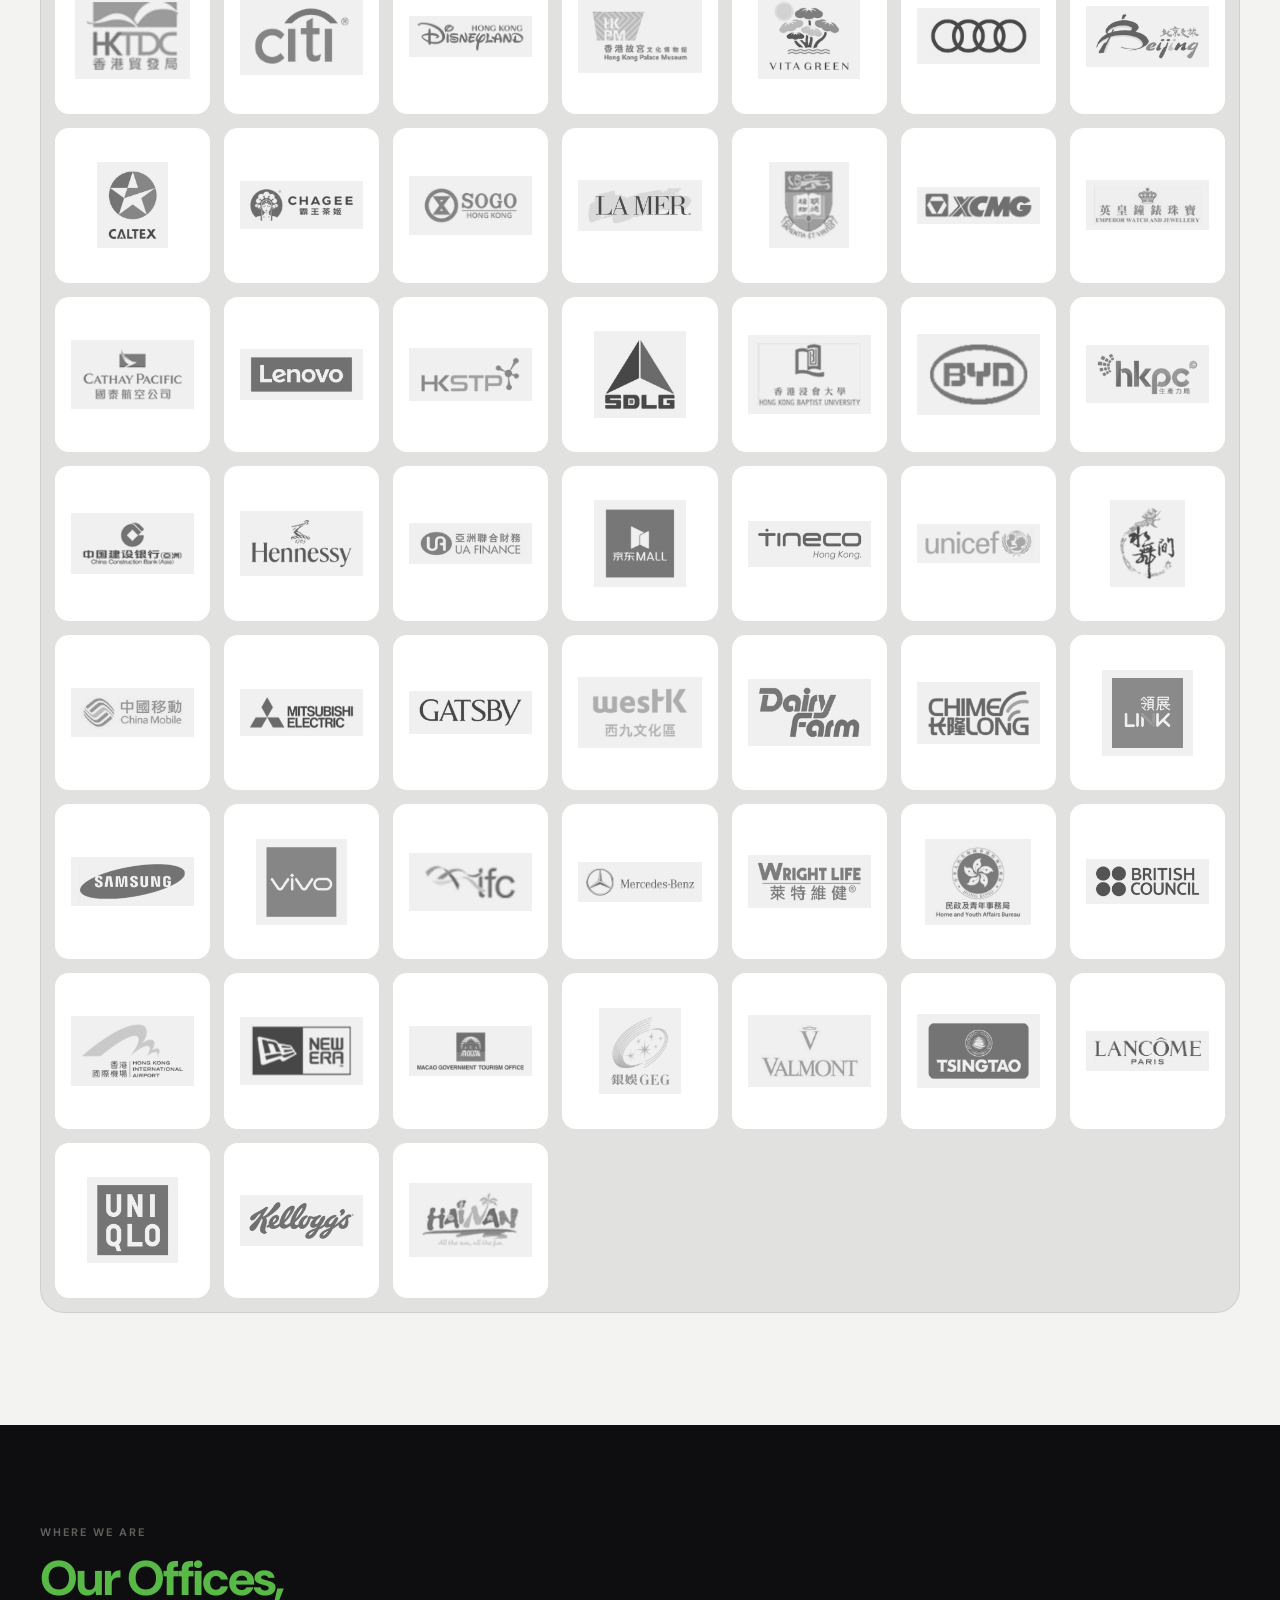
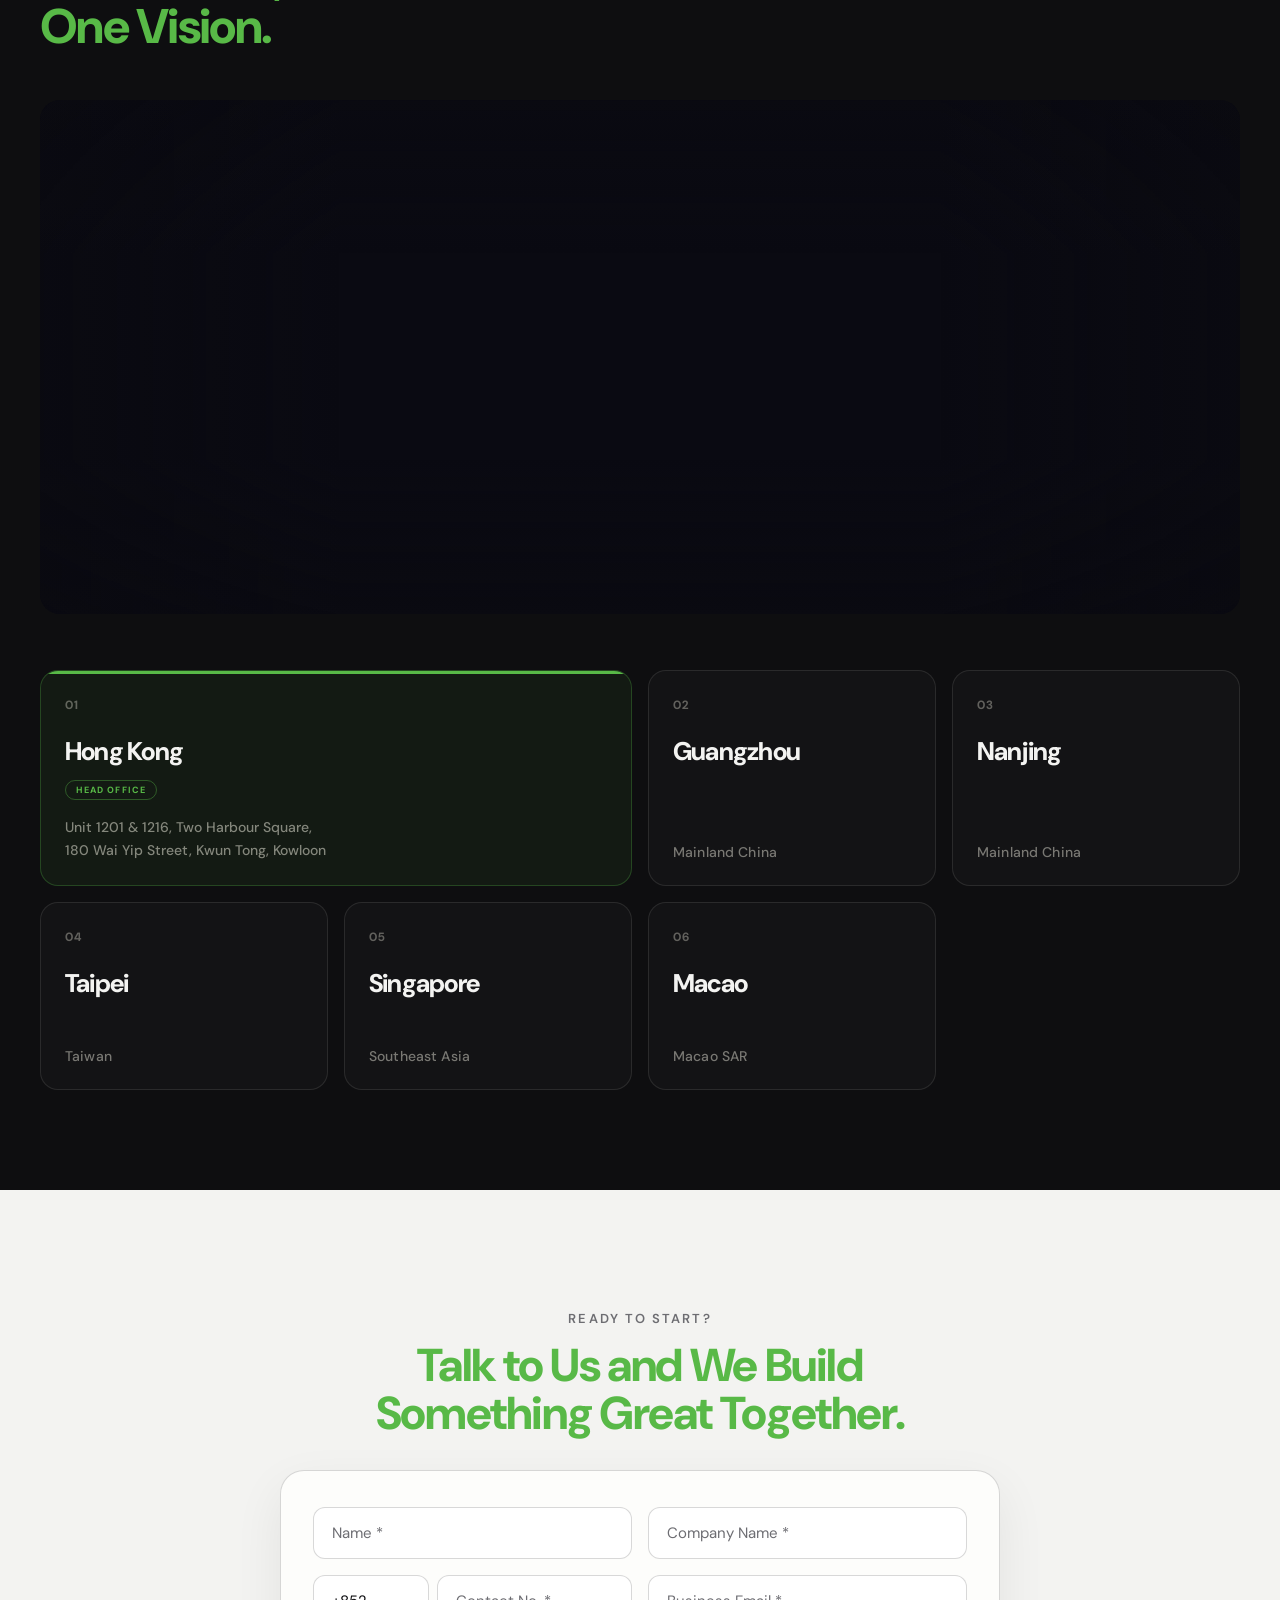
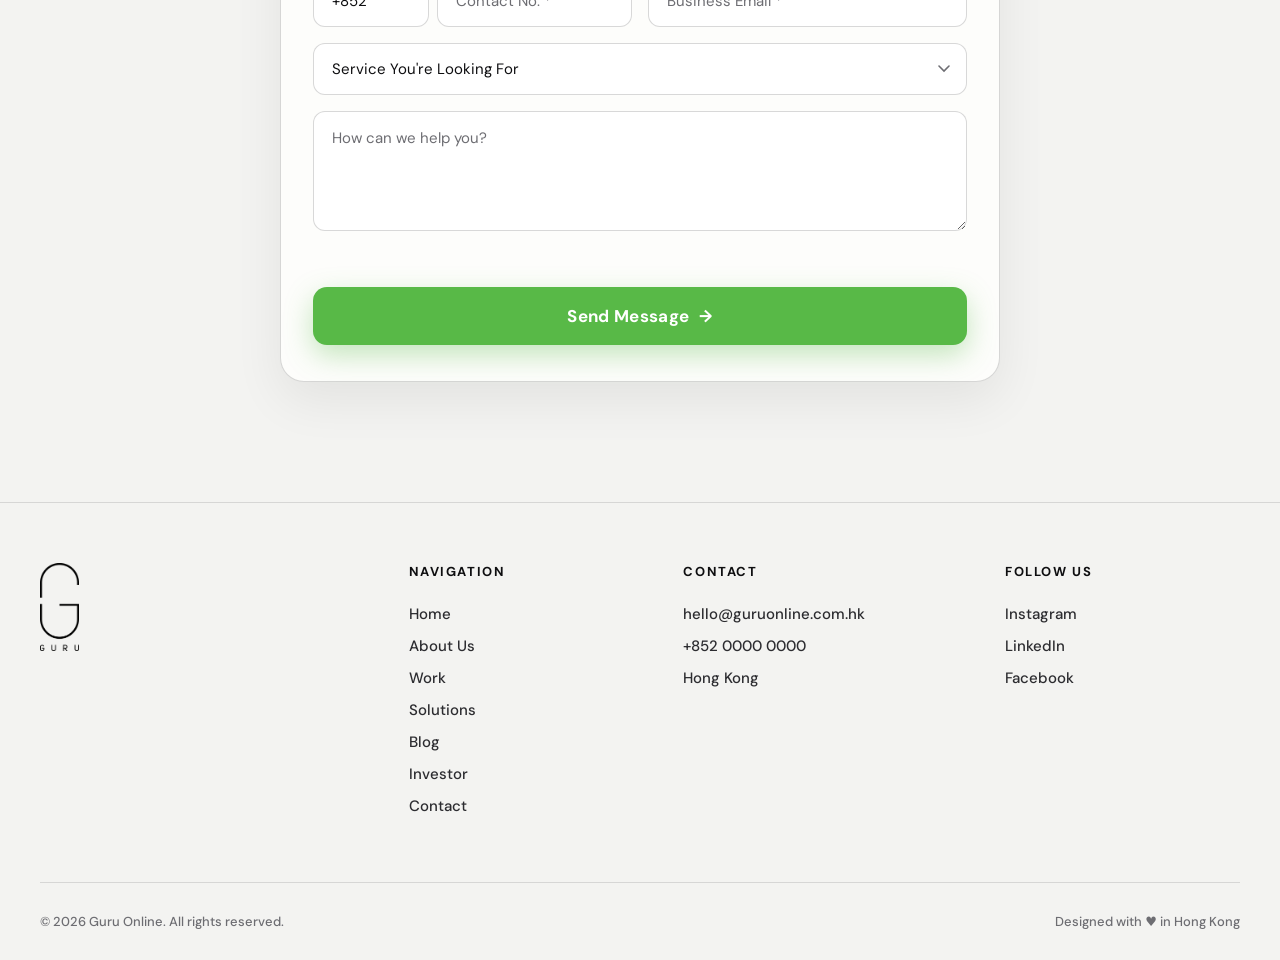
==== commit c8269970: "Match GURU logo pill height to nav pill The nav pill (About/Work/...) is ~56px tall because its inne" ====
--- a/about.html
+++ b/about.html
@@ -58,7 +58,7 @@
   .gn-logo {
     display: flex;
     align-items: center;
-    height: 44px;
+    height: 56px;
     padding: 0 18px;
     background: rgba(247, 244, 232, 0.92);
     backdrop-filter: blur(14px);
@@ -859,7 +859,7 @@
     .gn-nav { padding: 12px 16px; }
     .gn-nav-links, .gn-pill .gn-link-cta, .gn-pill .gn-link-whatsapp { display: none; }
     .gn-hamburger { display: flex; }
-    .gn-logo { height: 38px; padding: 0 14px; }
+    .gn-logo { height: 48px; padding: 0 14px; }
     .gn-logo img { height: 14px; }
     .abt-hero { padding: 130px 22px 64px; }
     .abt-hero-title { font-size: clamp(44px, 13vw, 88px); }
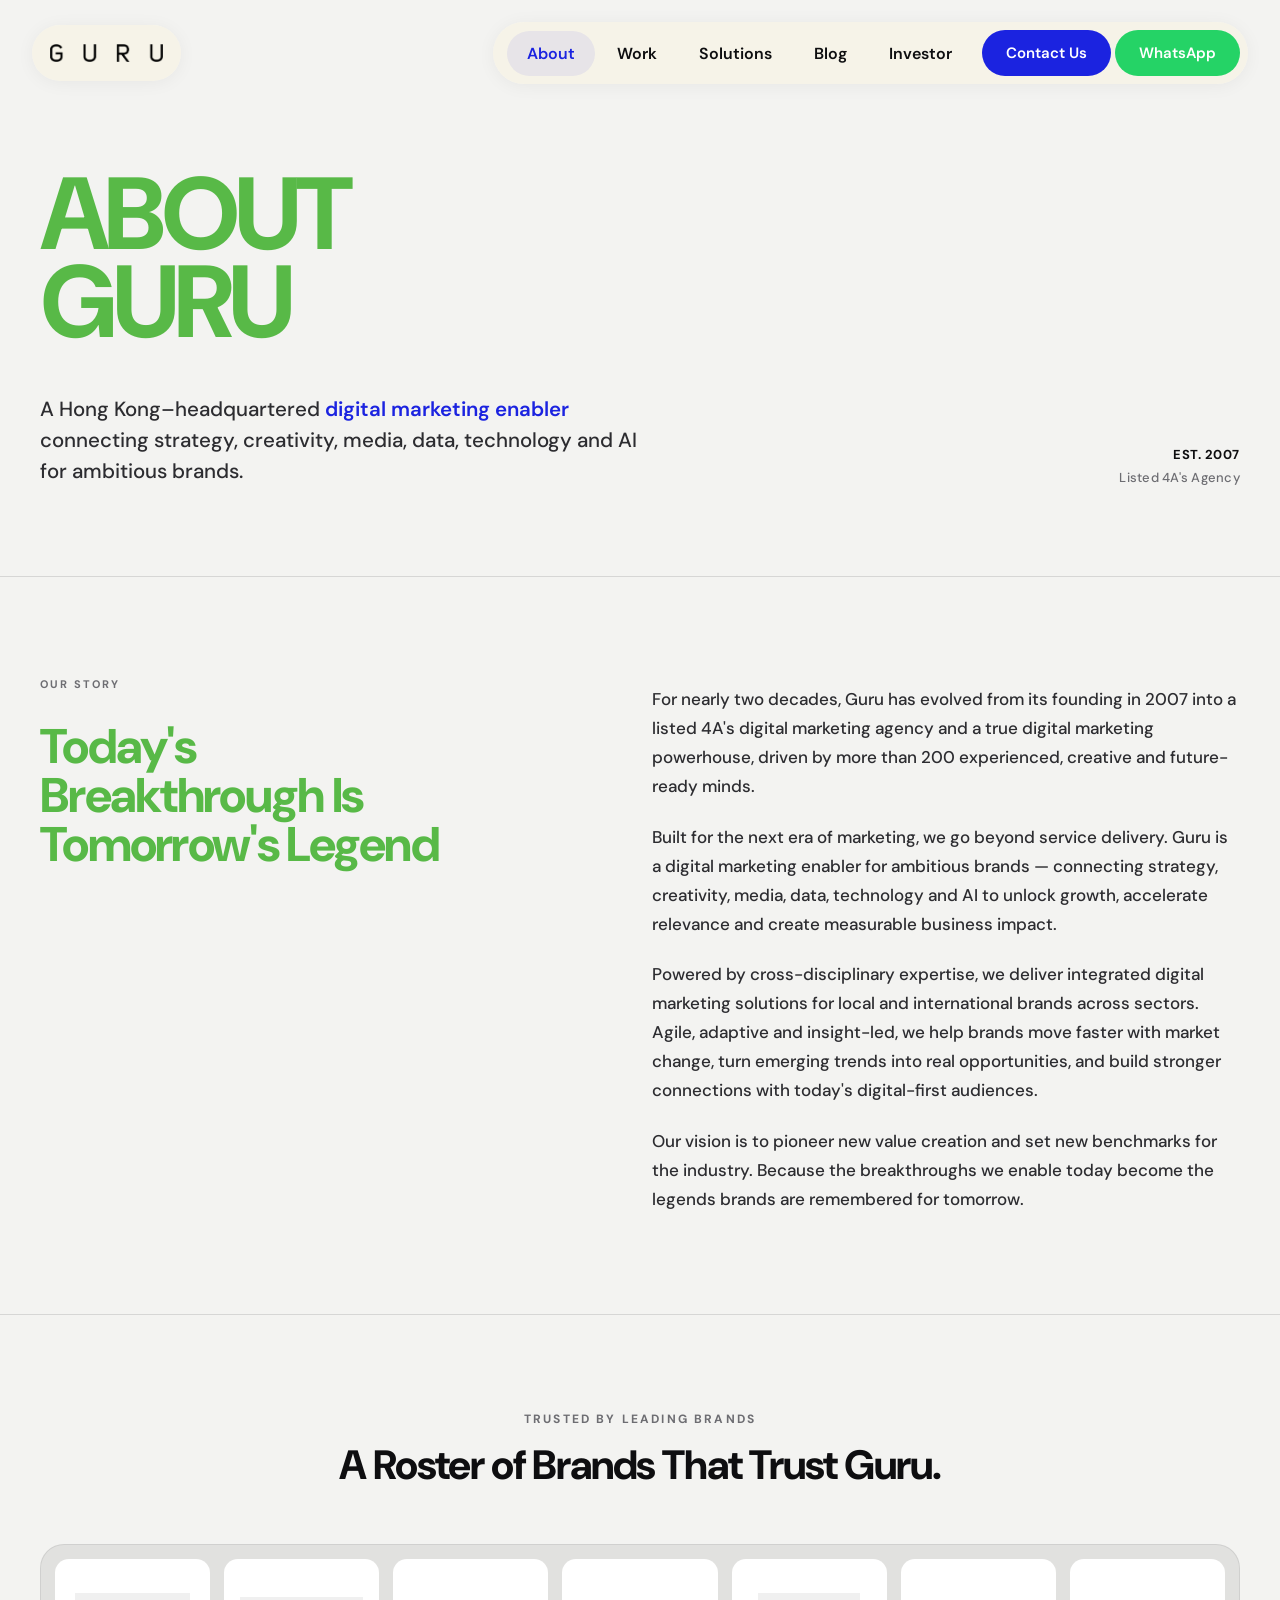
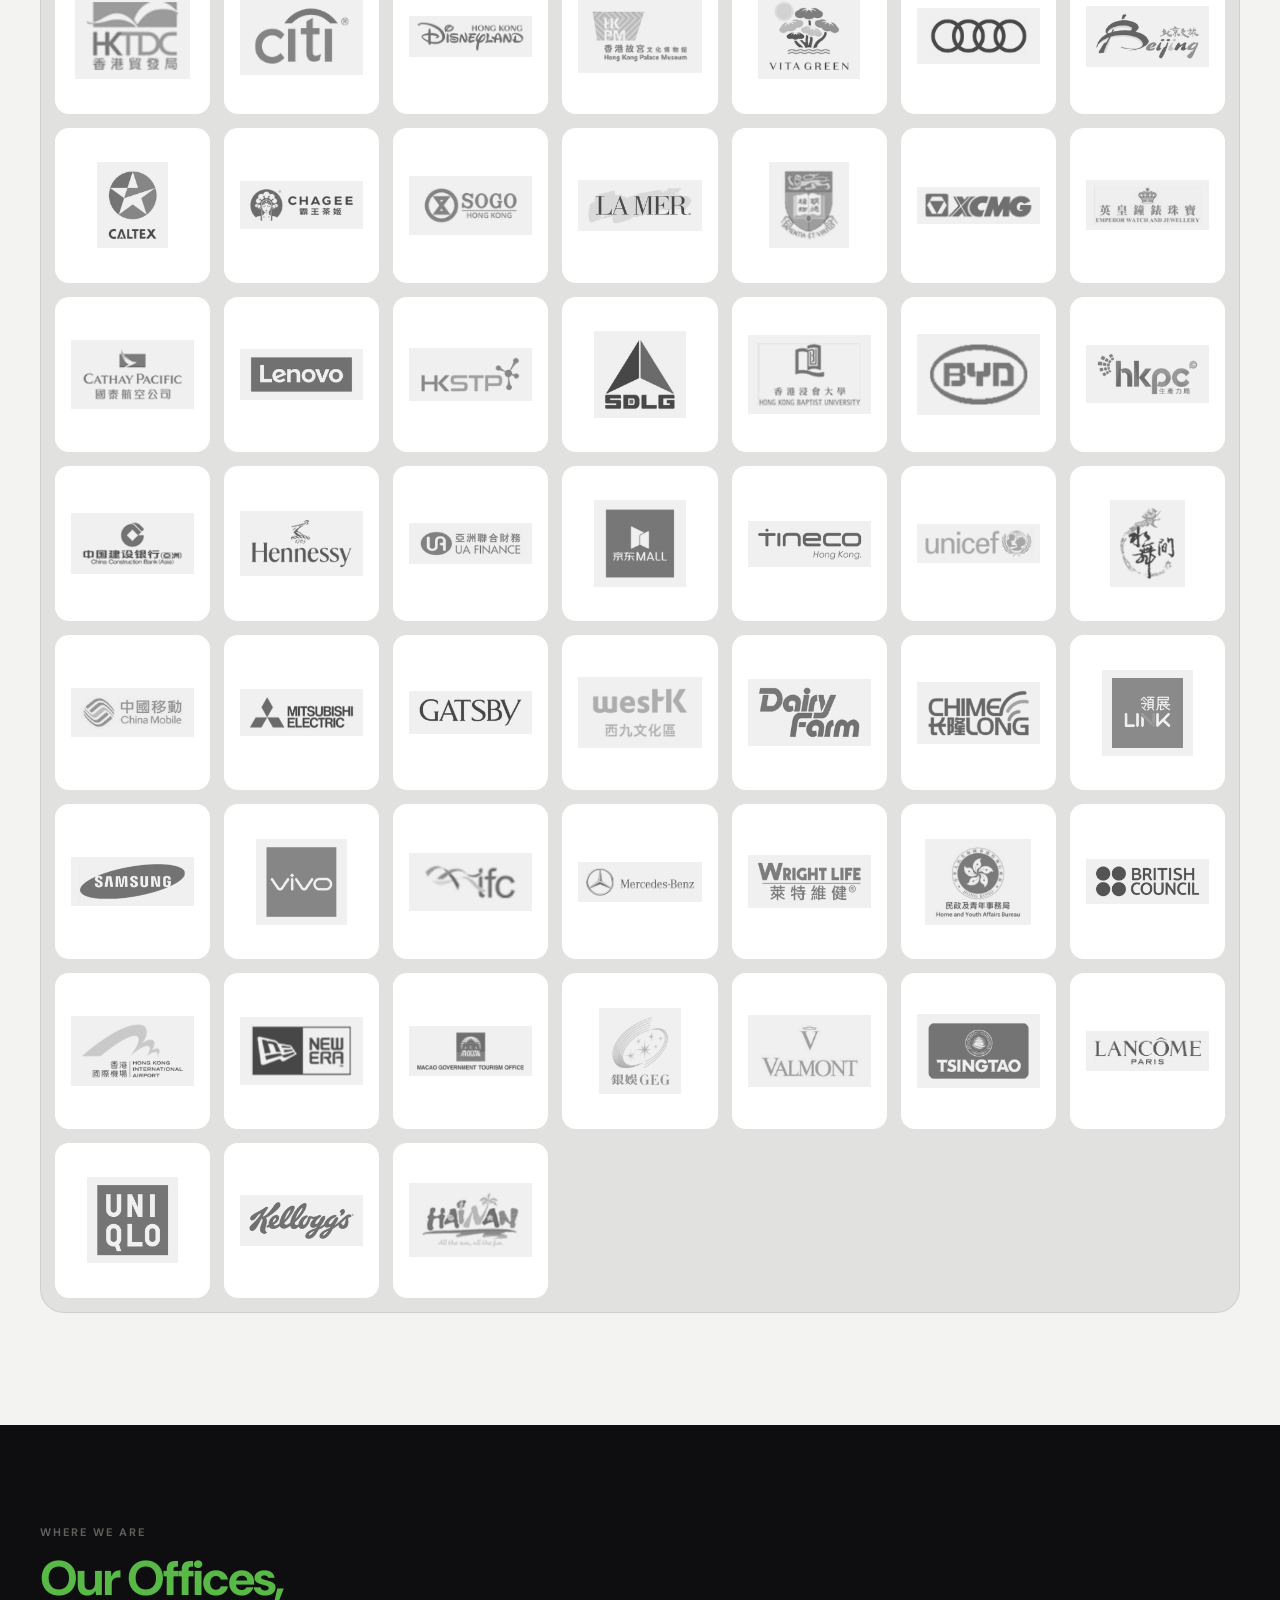
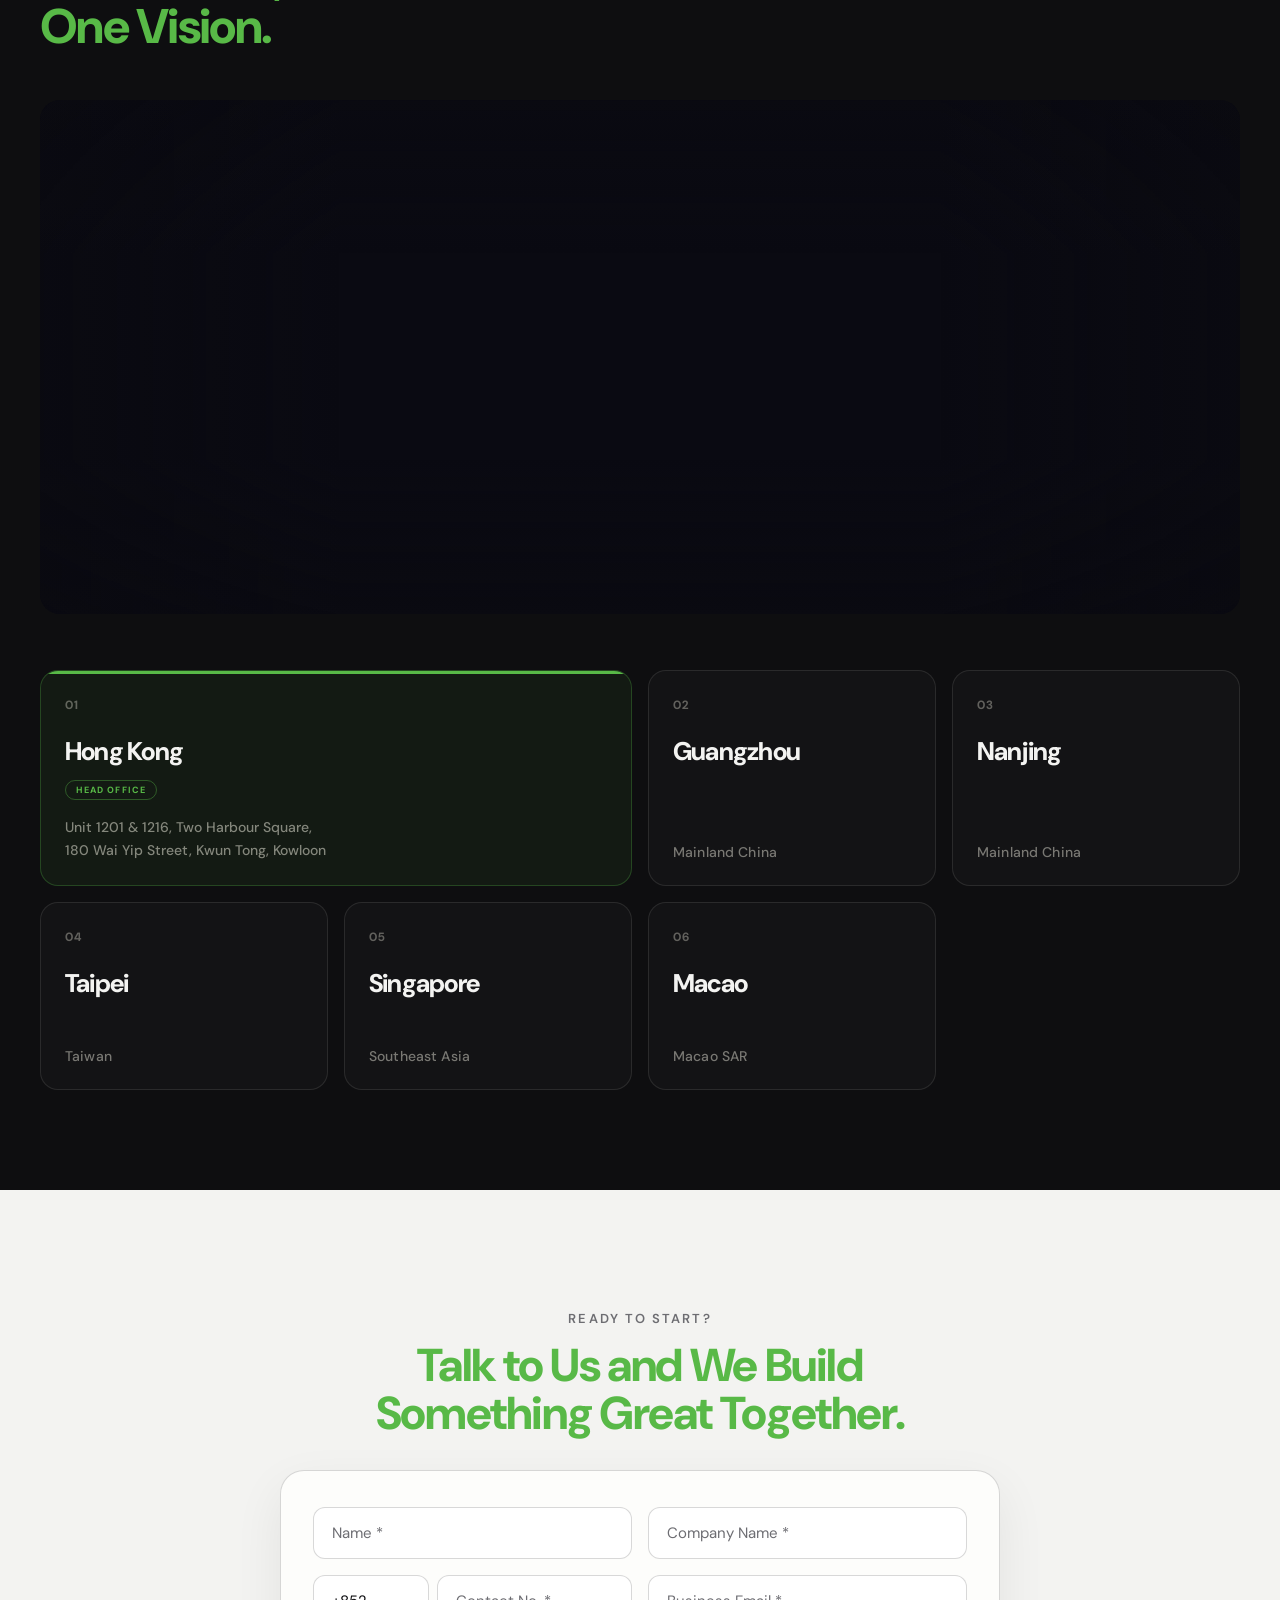
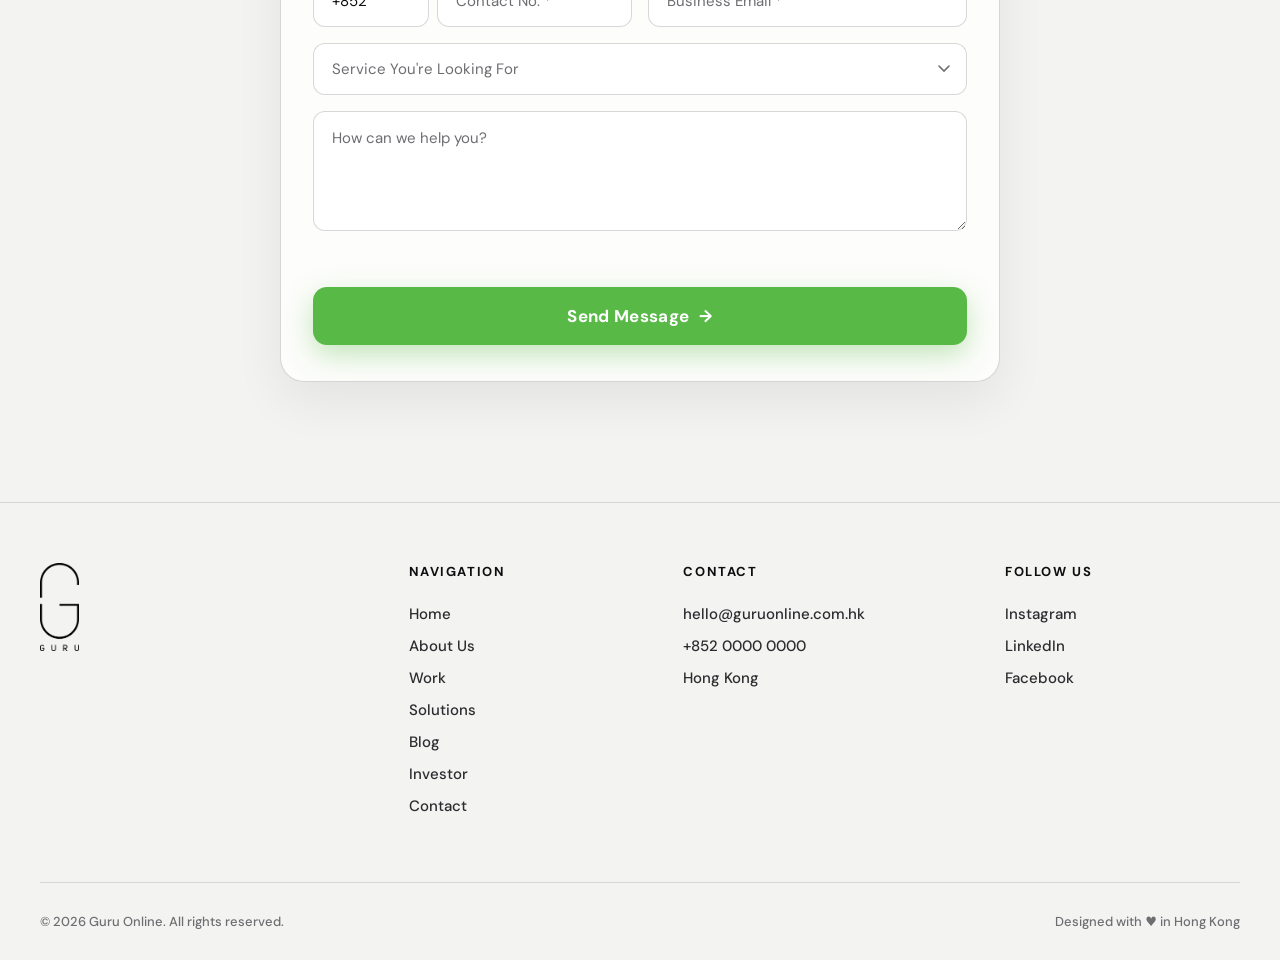
==== commit 04a9877e: "Unify form placeholder/empty-state text colors Make the country-code select (+852, etc.) and the uns" ====
--- a/about.html
+++ b/about.html
@@ -776,7 +776,7 @@
   .cf-field { display: flex; flex-direction: column; gap: 8px; }
   .cf-field.full { grid-column: 1 / -1; }
   .cf-phone-group { display: flex; gap: 8px; }
-  .cf-cc { flex: 0 0 116px; padding-right: 30px; cursor: pointer; }
+  .cf-cc { flex: 0 0 116px; padding-right: 30px; cursor: pointer; color: var(--ink-3); }
   .cf-phone-group .cf-phone { flex: 1; }
   .cf-input, .cf-select, .cf-textarea {
     width: 100%; padding: 15px 18px; border: 1.5px solid rgba(14,14,16,0.16); border-radius: 12px;
@@ -789,6 +789,7 @@
     background-image: url("data:image/svg+xml,%3Csvg xmlns='http://www.w3.org/2000/svg' width='12' height='8' viewBox='0 0 12 8'%3E%3Cpath d='M1 1l5 5 5-5' stroke='%236d6d72' stroke-width='1.6' fill='none' stroke-linecap='round'/%3E%3C/svg%3E");
     background-repeat: no-repeat; background-position: right 16px center; padding-right: 40px; cursor: pointer;
   }
+  .cf-select:has(option[value=""]:checked) { color: var(--ink-3); }
   .cf-textarea { min-height: 120px; resize: vertical; line-height: 1.55; }
   .cf-submit {
     grid-column: 1 / -1; width: 100%; margin-top: 6px; padding: 18px 44px;
@@ -822,7 +823,7 @@
     align-items: start;
   }
   .ftr-logo-col { display: flex; flex-direction: column; gap: 18px; }
-  .ftr-logo { display: block; height: 28px; width: fit-content; }
+  .ftr-logo { display: inline-block; width: fit-content; }
   .ftr-logo img { display: block; height: 88px; width: auto; }
   .ftr-tagline { font-size: 14px; color: var(--ink-3); line-height: 1.5; }
   .ftr-nav-heading {
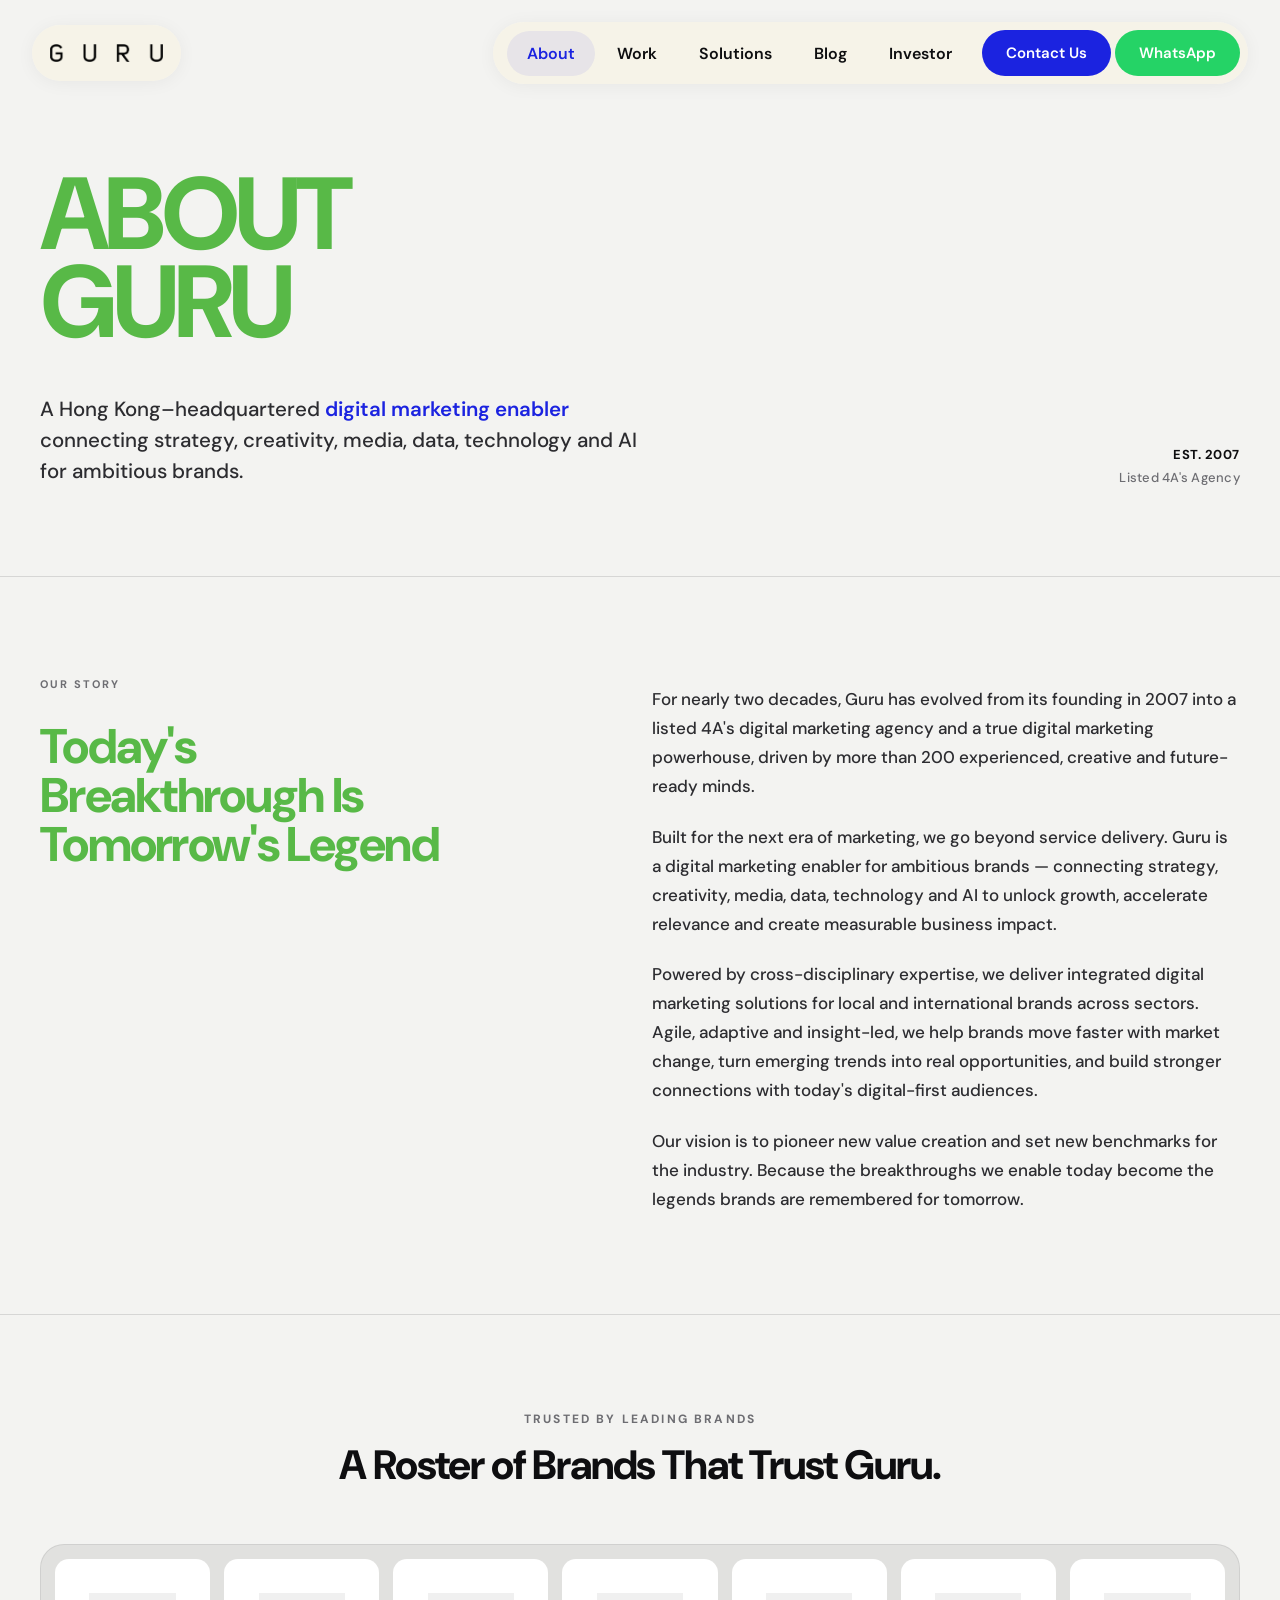
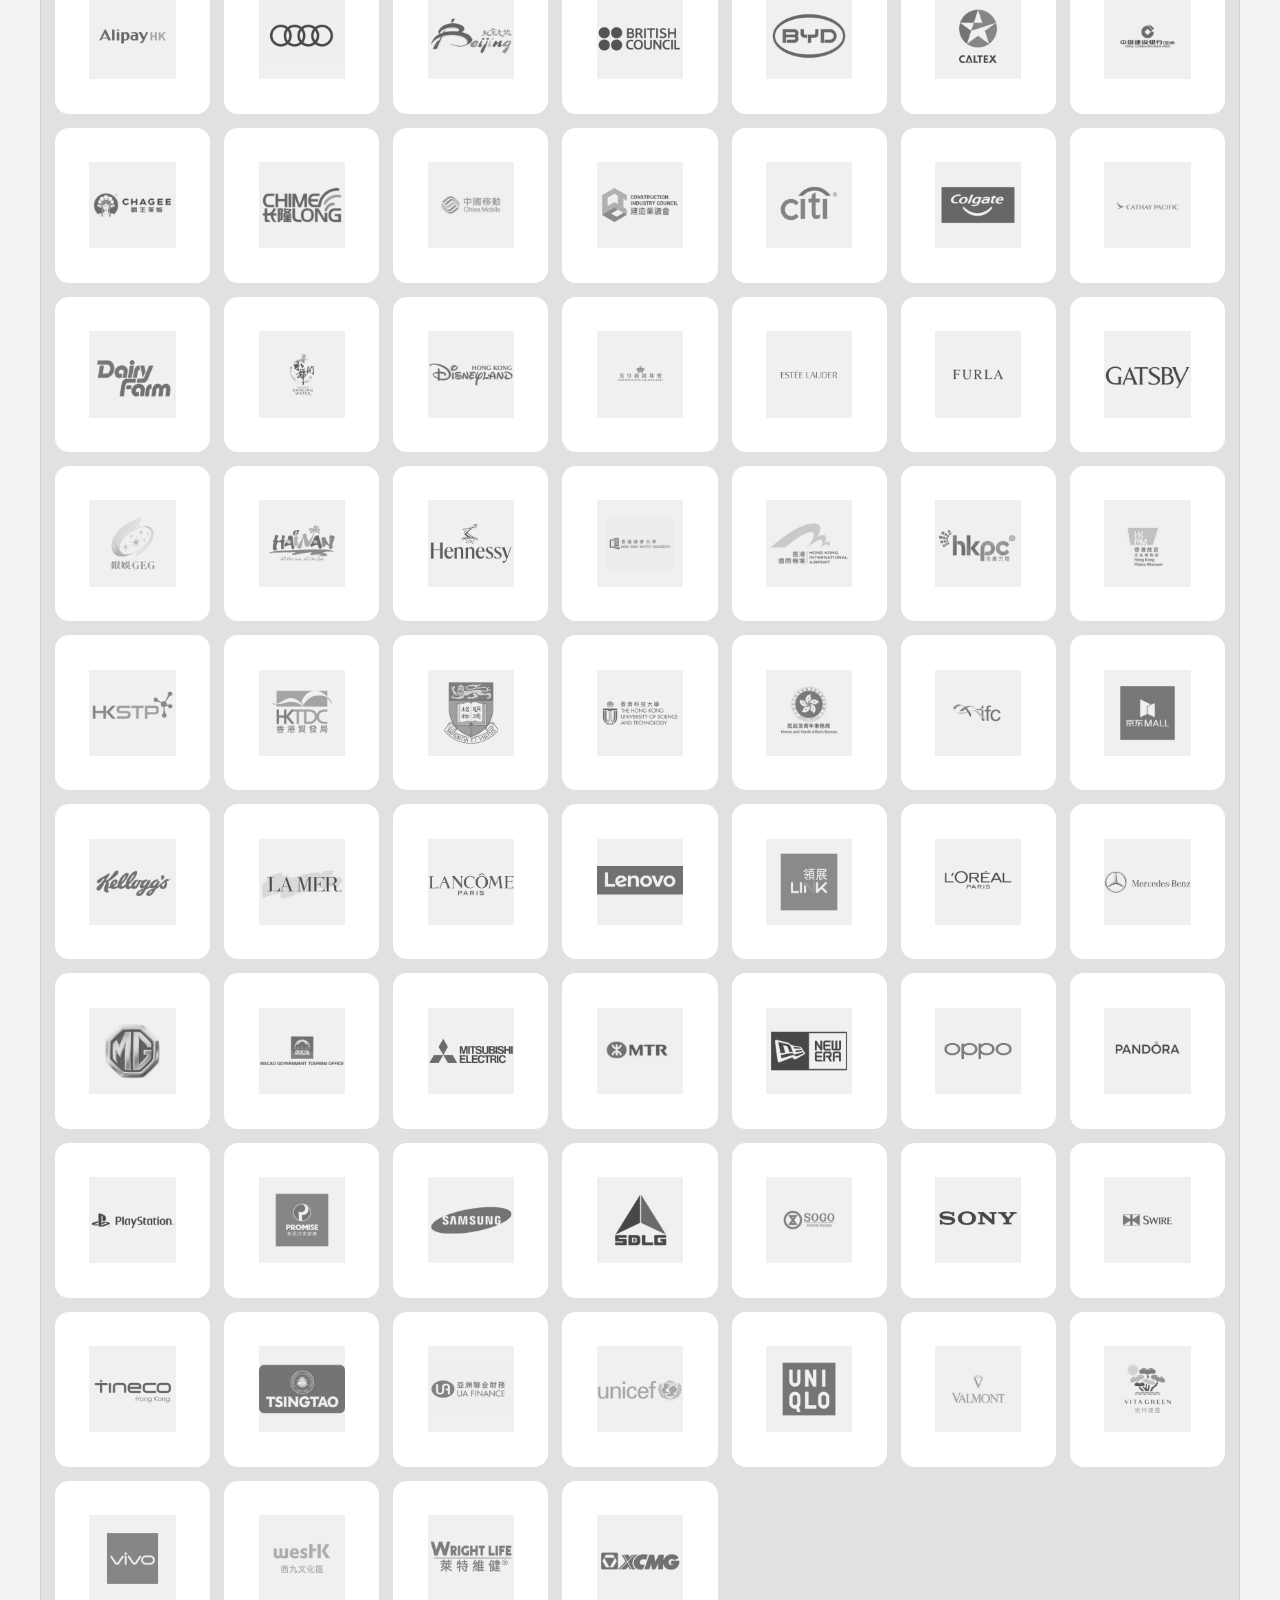
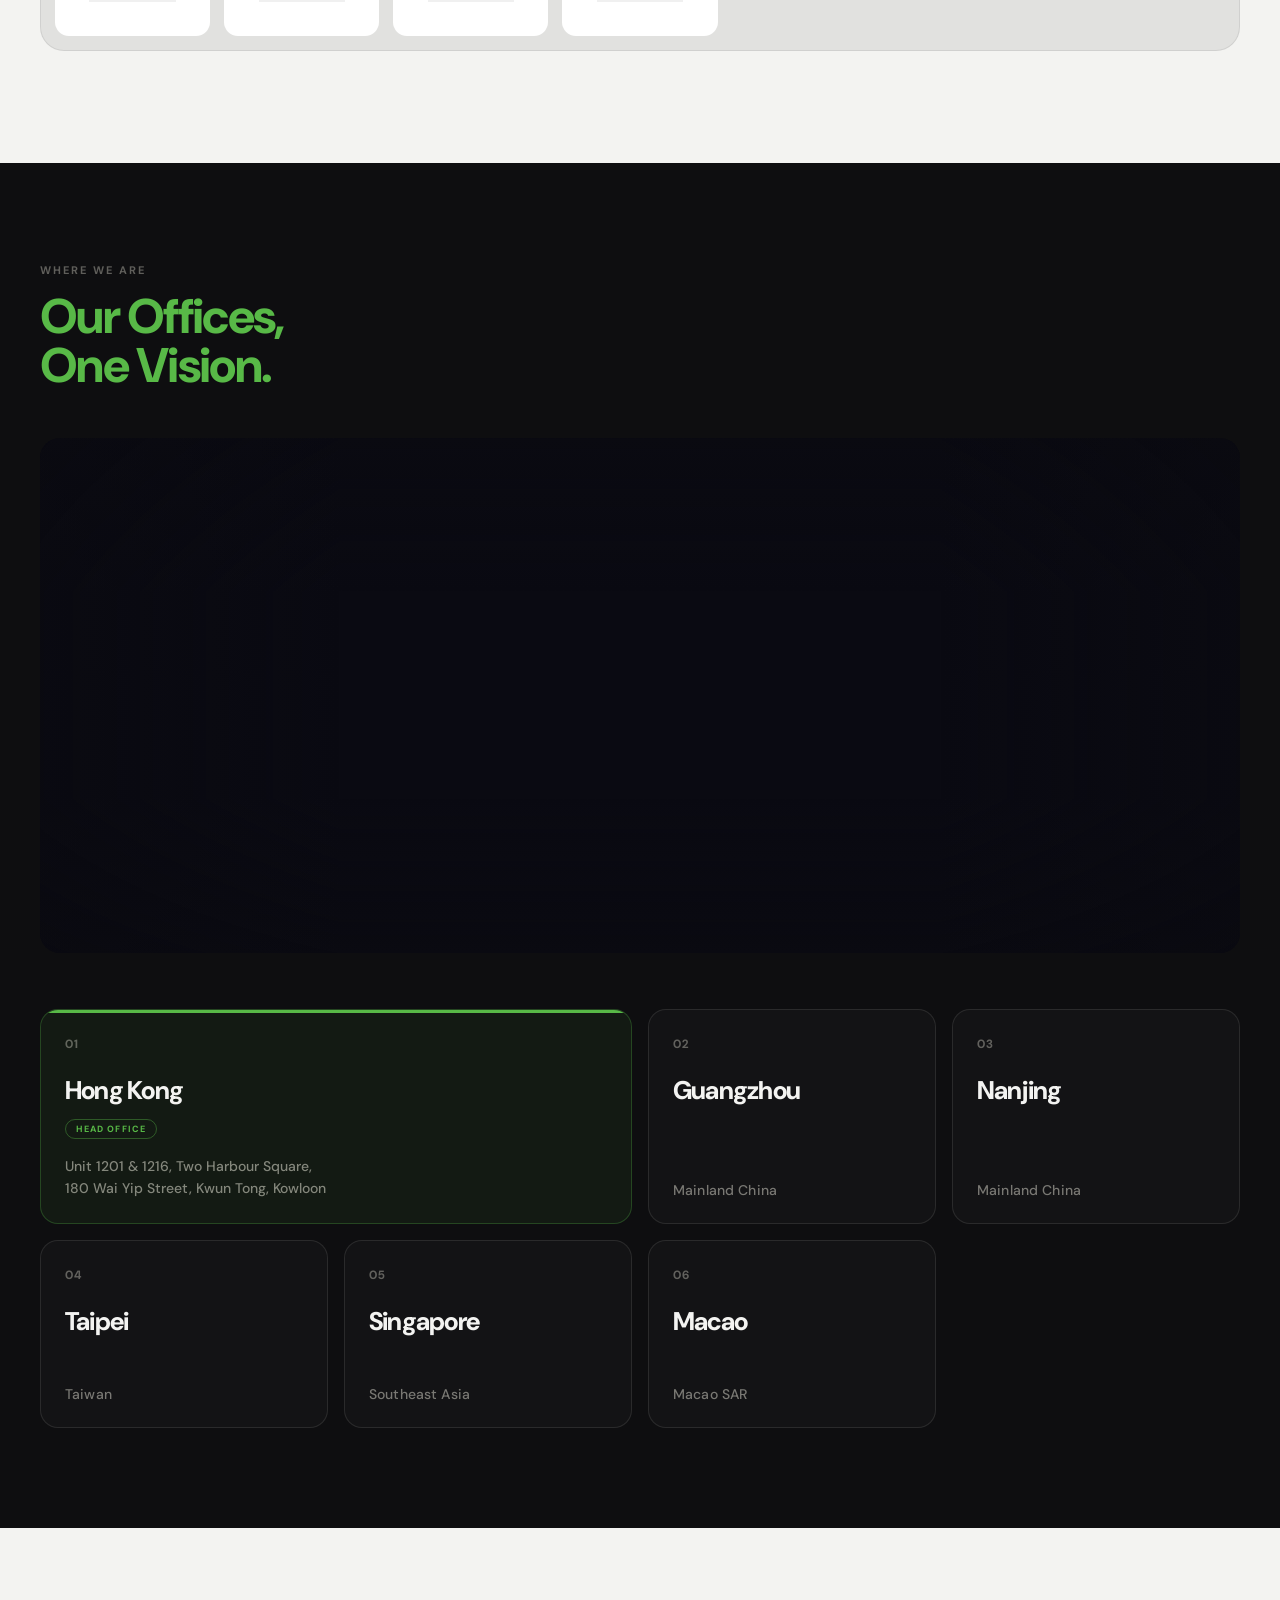
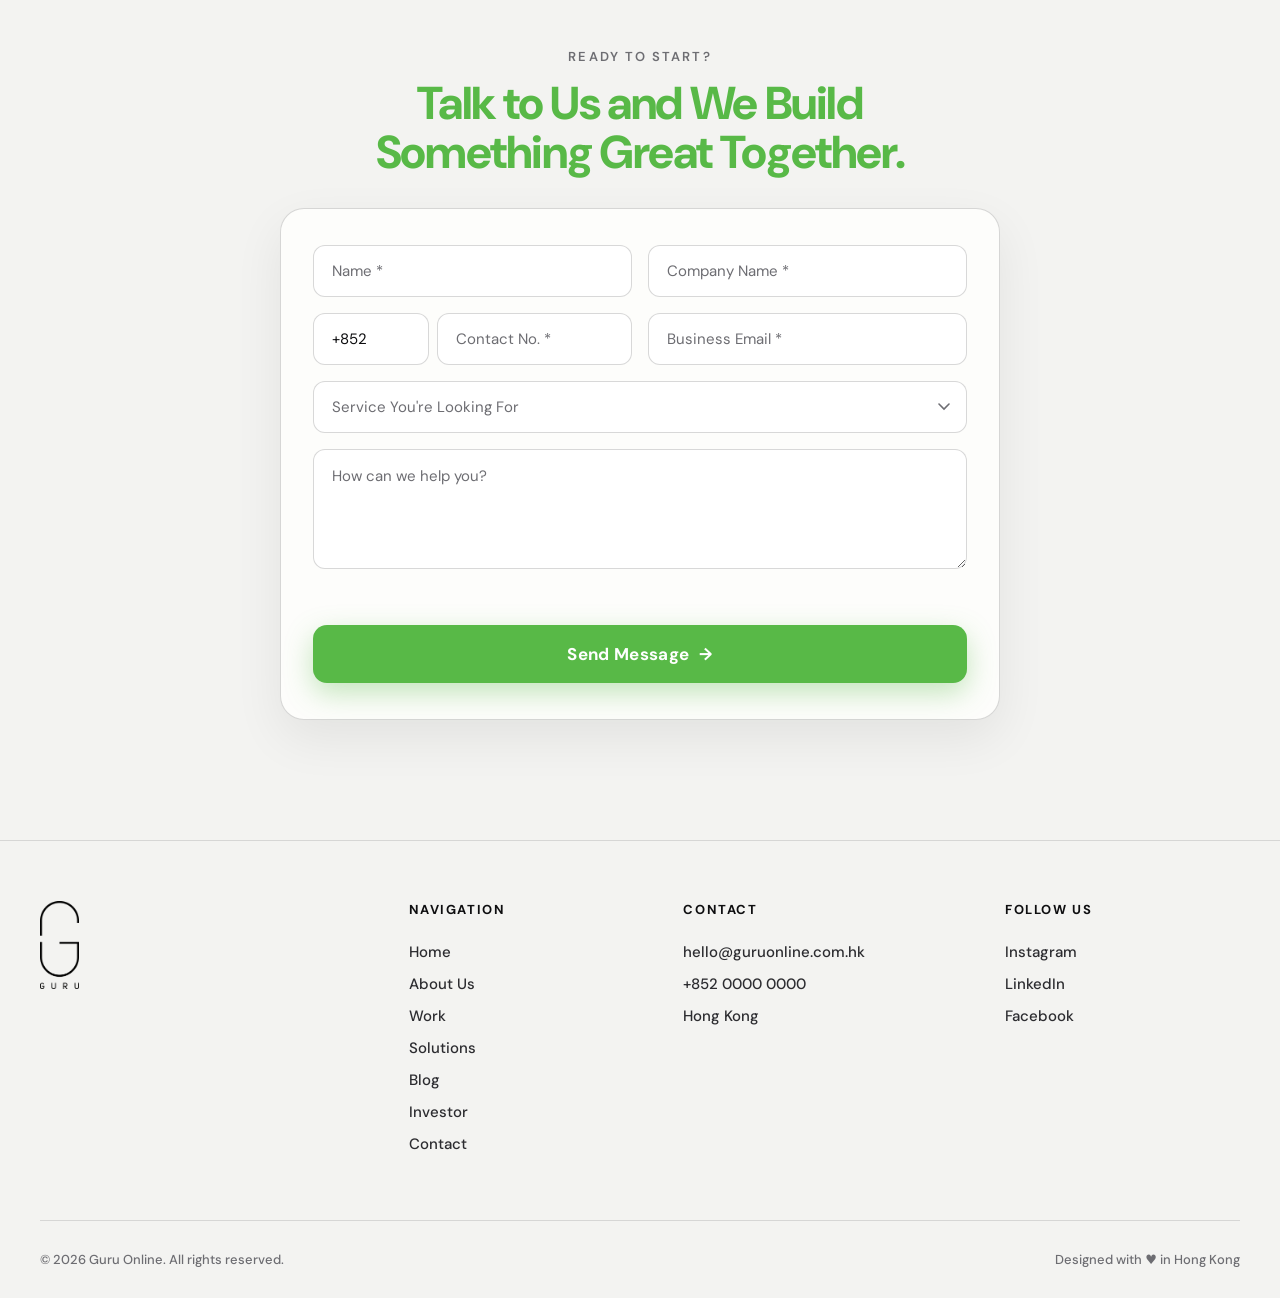
==== commit 3936fb67: "Replace auto-sliced client logos with client-supplied files Swap the 52 auto-sliced logos on the Abo" ====
--- a/about.html
+++ b/about.html
@@ -963,58 +963,73 @@
   <p class="abt-clients-label">Trusted by Leading Brands</p>
   <h2 class="abt-clients-heading">A Roster of Brands That Trust Guru.</h2>
   <div class="abt-clients-grid">
-    <div class="abt-client-cell"><img src="client-logos/logo-01.png" alt="HKTDC" loading="lazy" /></div>
-    <div class="abt-client-cell"><img src="client-logos/logo-02.png" alt="Citi" loading="lazy" /></div>
-    <div class="abt-client-cell"><img src="client-logos/logo-03.png" alt="Hong Kong Disneyland" loading="lazy" /></div>
-    <div class="abt-client-cell"><img src="client-logos/logo-04.png" alt="HK Palace Museum" loading="lazy" /></div>
-    <div class="abt-client-cell"><img src="client-logos/logo-05.png" alt="Vita Green" loading="lazy" /></div>
-    <div class="abt-client-cell"><img src="client-logos/logo-06.png" alt="Audi" loading="lazy" /></div>
-    <div class="abt-client-cell"><img src="client-logos/logo-07.png" alt="Beijing Tourism" loading="lazy" /></div>
-    <div class="abt-client-cell"><img src="client-logos/logo-08.png" alt="Emperor Watch & Jewellery" loading="lazy" /></div>
-    <div class="abt-client-cell"><img src="client-logos/logo-09.png" alt="Caltex" loading="lazy" /></div>
-    <div class="abt-client-cell"><img src="client-logos/logo-10.png" alt="Chagee" loading="lazy" /></div>
-    <div class="abt-client-cell"><img src="client-logos/logo-11.png" alt="SOGO Hong Kong" loading="lazy" /></div>
-    <div class="abt-client-cell"><img src="client-logos/logo-12.png" alt="La Mer" loading="lazy" /></div>
-    <div class="abt-client-cell"><img src="client-logos/logo-13.png" alt="HKU" loading="lazy" /></div>
-    <div class="abt-client-cell"><img src="client-logos/logo-14.png" alt="XCMG" loading="lazy" /></div>
-    <div class="abt-client-cell"><img src="client-logos/logo-15.png" alt="Cathay Pacific" loading="lazy" /></div>
-    <div class="abt-client-cell"><img src="client-logos/logo-16.png" alt="Swire" loading="lazy" /></div>
-    <div class="abt-client-cell"><img src="client-logos/logo-17.png" alt="MTR" loading="lazy" /></div>
-    <div class="abt-client-cell"><img src="client-logos/logo-18.png" alt="Lenovo" loading="lazy" /></div>
-    <div class="abt-client-cell"><img src="client-logos/logo-19.png" alt="HKSTP" loading="lazy" /></div>
-    <div class="abt-client-cell"><img src="client-logos/logo-20.png" alt="HKPC" loading="lazy" /></div>
-    <div class="abt-client-cell"><img src="client-logos/logo-21.png" alt="SDLG" loading="lazy" /></div>
-    <div class="abt-client-cell"><img src="client-logos/logo-22.png" alt="Hong Kong Baptist University" loading="lazy" /></div>
-    <div class="abt-client-cell"><img src="client-logos/logo-23.png" alt="BYD" loading="lazy" /></div>
-    <div class="abt-client-cell"><img src="client-logos/logo-24.png" alt="China Construction Bank" loading="lazy" /></div>
-    <div class="abt-client-cell"><img src="client-logos/logo-25.png" alt="Hennessy" loading="lazy" /></div>
-    <div class="abt-client-cell"><img src="client-logos/logo-26.png" alt="UA Finance" loading="lazy" /></div>
-    <div class="abt-client-cell"><img src="client-logos/logo-27.png" alt="L'Oréal" loading="lazy" /></div>
-    <div class="abt-client-cell"><img src="client-logos/logo-28.png" alt="Tineco" loading="lazy" /></div>
-    <div class="abt-client-cell"><img src="client-logos/logo-29.png" alt="UNICEF" loading="lazy" /></div>
-    <div class="abt-client-cell"><img src="client-logos/logo-30.png" alt="水舞间" loading="lazy" /></div>
-    <div class="abt-client-cell"><img src="client-logos/logo-31.png" alt="China Mobile" loading="lazy" /></div>
-    <div class="abt-client-cell"><img src="client-logos/logo-32.png" alt="JD Mall" loading="lazy" /></div>
-    <div class="abt-client-cell"><img src="client-logos/logo-33.png" alt="Pandora" loading="lazy" /></div>
-    <div class="abt-client-cell"><img src="client-logos/logo-34.png" alt="Mitsubishi Electric" loading="lazy" /></div>
-    <div class="abt-client-cell"><img src="client-logos/logo-35.png" alt="GATSBY" loading="lazy" /></div>
-    <div class="abt-client-cell"><img src="client-logos/logo-36.png" alt="westK 西九文化區" loading="lazy" /></div>
-    <div class="abt-client-cell"><img src="client-logos/logo-37.png" alt="Dairy Farm" loading="lazy" /></div>
-    <div class="abt-client-cell"><img src="client-logos/logo-38.png" alt="PlayStation" loading="lazy" /></div>
-    <div class="abt-client-cell"><img src="client-logos/logo-39.png" alt="Chimelong" loading="lazy" /></div>
-    <div class="abt-client-cell"><img src="client-logos/logo-40.png" alt="領展 LINK" loading="lazy" /></div>
-    <div class="abt-client-cell"><img src="client-logos/logo-41.png" alt="Samsung" loading="lazy" /></div>
-    <div class="abt-client-cell"><img src="client-logos/logo-42.png" alt="Vivo" loading="lazy" /></div>
-    <div class="abt-client-cell"><img src="client-logos/logo-43.png" alt="領展 LINK" loading="lazy" /></div>
-    <div class="abt-client-cell"><img src="client-logos/logo-44.png" alt="IFC" loading="lazy" /></div>
-    <div class="abt-client-cell"><img src="client-logos/logo-45.png" alt="FURLA" loading="lazy" /></div>
-    <div class="abt-client-cell"><img src="client-logos/logo-46.png" alt="Mercedes-Benz" loading="lazy" /></div>
-    <div class="abt-client-cell"><img src="client-logos/logo-47.png" alt="Sony" loading="lazy" /></div>
-    <div class="abt-client-cell"><img src="client-logos/logo-48.png" alt="Wright Life" loading="lazy" /></div>
-    <div class="abt-client-cell"><img src="client-logos/logo-49.png" alt="HK Govt" loading="lazy" /></div>
-    <div class="abt-client-cell"><img src="client-logos/logo-50.png" alt="British Council" loading="lazy" /></div>
-    <div class="abt-client-cell"><img src="client-logos/logo-51.png" alt="Hong Kong International Airport" loading="lazy" /></div>
-    <div class="abt-client-cell"><img src="client-logos/logo-52.png" alt="New Era" loading="lazy" /></div>
+    <div class="abt-client-cell"><img src="client-logos/alipay-hk.png" alt="AlipayHK" loading="lazy" /></div>
+    <div class="abt-client-cell"><img src="client-logos/audi.png" alt="Audi" loading="lazy" /></div>
+    <div class="abt-client-cell"><img src="client-logos/bj.png" alt="Beijing Tourism" loading="lazy" /></div>
+    <div class="abt-client-cell"><img src="client-logos/british-council.png" alt="British Council" loading="lazy" /></div>
+    <div class="abt-client-cell"><img src="client-logos/byd.png" alt="BYD" loading="lazy" /></div>
+    <div class="abt-client-cell"><img src="client-logos/caltex.png" alt="Caltex" loading="lazy" /></div>
+    <div class="abt-client-cell"><img src="client-logos/ccb.png" alt="China Construction Bank" loading="lazy" /></div>
+    <div class="abt-client-cell"><img src="client-logos/chagee.png" alt="Chagee" loading="lazy" /></div>
+    <div class="abt-client-cell"><img src="client-logos/chimelong.png" alt="Chimelong" loading="lazy" /></div>
+    <div class="abt-client-cell"><img src="client-logos/china-mobile.png" alt="China Mobile" loading="lazy" /></div>
+    <div class="abt-client-cell"><img src="client-logos/cic.png" alt="China Investment Corp" loading="lazy" /></div>
+    <div class="abt-client-cell"><img src="client-logos/citi.png" alt="Citi" loading="lazy" /></div>
+    <div class="abt-client-cell"><img src="client-logos/colgate.png" alt="Colgate" loading="lazy" /></div>
+    <div class="abt-client-cell"><img src="client-logos/cx.png" alt="Cathay Pacific" loading="lazy" /></div>
+    <div class="abt-client-cell"><img src="client-logos/dairy-farm.png" alt="Dairy Farm" loading="lazy" /></div>
+    <div class="abt-client-cell"><img src="client-logos/dancing-of-water.png" alt="The House of Dancing Water" loading="lazy" /></div>
+    <div class="abt-client-cell"><img src="client-logos/disneyland-hk.png" alt="Hong Kong Disneyland" loading="lazy" /></div>
+    <div class="abt-client-cell"><img src="client-logos/emperor.png" alt="Emperor Watch & Jewellery" loading="lazy" /></div>
+    <div class="abt-client-cell"><img src="client-logos/estee.png" alt="Estée Lauder" loading="lazy" /></div>
+    <div class="abt-client-cell"><img src="client-logos/furla.png" alt="Furla" loading="lazy" /></div>
+    <div class="abt-client-cell"><img src="client-logos/gatsby.png" alt="Gatsby" loading="lazy" /></div>
+    <div class="abt-client-cell"><img src="client-logos/geg.png" alt="Galaxy Entertainment" loading="lazy" /></div>
+    <div class="abt-client-cell"><img src="client-logos/hainan.png" alt="Hainan" loading="lazy" /></div>
+    <div class="abt-client-cell"><img src="client-logos/hennessy.png" alt="Hennessy" loading="lazy" /></div>
+    <div class="abt-client-cell"><img src="client-logos/hkbu.png" alt="Hong Kong Baptist University" loading="lazy" /></div>
+    <div class="abt-client-cell"><img src="client-logos/hkia.png" alt="Hong Kong International Airport" loading="lazy" /></div>
+    <div class="abt-client-cell"><img src="client-logos/hkpc.png" alt="HKPC" loading="lazy" /></div>
+    <div class="abt-client-cell"><img src="client-logos/hkpm.png" alt="Hong Kong Palace Museum" loading="lazy" /></div>
+    <div class="abt-client-cell"><img src="client-logos/hkstp.png" alt="HKSTP" loading="lazy" /></div>
+    <div class="abt-client-cell"><img src="client-logos/hktdc.png" alt="HKTDC" loading="lazy" /></div>
+    <div class="abt-client-cell"><img src="client-logos/hku.png" alt="The University of Hong Kong" loading="lazy" /></div>
+    <div class="abt-client-cell"><img src="client-logos/hkust.png" alt="HKUST" loading="lazy" /></div>
+    <div class="abt-client-cell"><img src="client-logos/hyab.png" alt="Home and Youth Affairs Bureau" loading="lazy" /></div>
+    <div class="abt-client-cell"><img src="client-logos/ifc.png" alt="IFC" loading="lazy" /></div>
+    <div class="abt-client-cell"><img src="client-logos/jd.png" alt="JD" loading="lazy" /></div>
+    <div class="abt-client-cell"><img src="client-logos/kelloggs.png" alt="Kellogg's" loading="lazy" /></div>
+    <div class="abt-client-cell"><img src="client-logos/la-mer.png" alt="La Mer" loading="lazy" /></div>
+    <div class="abt-client-cell"><img src="client-logos/lancome.png" alt="Lancôme" loading="lazy" /></div>
+    <div class="abt-client-cell"><img src="client-logos/lenovo.png" alt="Lenovo" loading="lazy" /></div>
+    <div class="abt-client-cell"><img src="client-logos/link.png" alt="Link REIT" loading="lazy" /></div>
+    <div class="abt-client-cell"><img src="client-logos/loreal.png" alt="L'Oréal" loading="lazy" /></div>
+    <div class="abt-client-cell"><img src="client-logos/mercedes.png" alt="Mercedes-Benz" loading="lazy" /></div>
+    <div class="abt-client-cell"><img src="client-logos/mg.png" alt="MG" loading="lazy" /></div>
+    <div class="abt-client-cell"><img src="client-logos/mgto.png" alt="Macao Tourism Office" loading="lazy" /></div>
+    <div class="abt-client-cell"><img src="client-logos/mitsubishi.png" alt="Mitsubishi Electric" loading="lazy" /></div>
+    <div class="abt-client-cell"><img src="client-logos/mtr.png" alt="MTR" loading="lazy" /></div>
+    <div class="abt-client-cell"><img src="client-logos/new-era.png" alt="New Era" loading="lazy" /></div>
+    <div class="abt-client-cell"><img src="client-logos/oppo.png" alt="OPPO" loading="lazy" /></div>
+    <div class="abt-client-cell"><img src="client-logos/pandora.png" alt="Pandora" loading="lazy" /></div>
+    <div class="abt-client-cell"><img src="client-logos/playstation.png" alt="PlayStation" loading="lazy" /></div>
+    <div class="abt-client-cell"><img src="client-logos/promise.png" alt="Promise" loading="lazy" /></div>
+    <div class="abt-client-cell"><img src="client-logos/samsung.png" alt="Samsung" loading="lazy" /></div>
+    <div class="abt-client-cell"><img src="client-logos/sdlg.png" alt="SDLG" loading="lazy" /></div>
+    <div class="abt-client-cell"><img src="client-logos/sogo.png" alt="SOGO Hong Kong" loading="lazy" /></div>
+    <div class="abt-client-cell"><img src="client-logos/sony.png" alt="Sony" loading="lazy" /></div>
+    <div class="abt-client-cell"><img src="client-logos/swire.png" alt="Swire" loading="lazy" /></div>
+    <div class="abt-client-cell"><img src="client-logos/tineco.png" alt="Tineco" loading="lazy" /></div>
+    <div class="abt-client-cell"><img src="client-logos/tsing-tao.png" alt="Tsingtao" loading="lazy" /></div>
+    <div class="abt-client-cell"><img src="client-logos/ua-finance.png" alt="UA Finance" loading="lazy" /></div>
+    <div class="abt-client-cell"><img src="client-logos/unicef.png" alt="UNICEF" loading="lazy" /></div>
+    <div class="abt-client-cell"><img src="client-logos/uniqlo.png" alt="UNIQLO" loading="lazy" /></div>
+    <div class="abt-client-cell"><img src="client-logos/valmont.png" alt="Valmont" loading="lazy" /></div>
+    <div class="abt-client-cell"><img src="client-logos/vitagreen.png" alt="Vita Green" loading="lazy" /></div>
+    <div class="abt-client-cell"><img src="client-logos/vivo.png" alt="Vivo" loading="lazy" /></div>
+    <div class="abt-client-cell"><img src="client-logos/westhk.png" alt="West Kowloon Cultural District" loading="lazy" /></div>
+    <div class="abt-client-cell"><img src="client-logos/wright-life.png" alt="Wright Life" loading="lazy" /></div>
+    <div class="abt-client-cell"><img src="client-logos/xcmg.png" alt="XCMG" loading="lazy" /></div>
   </div>
 </div>
 
